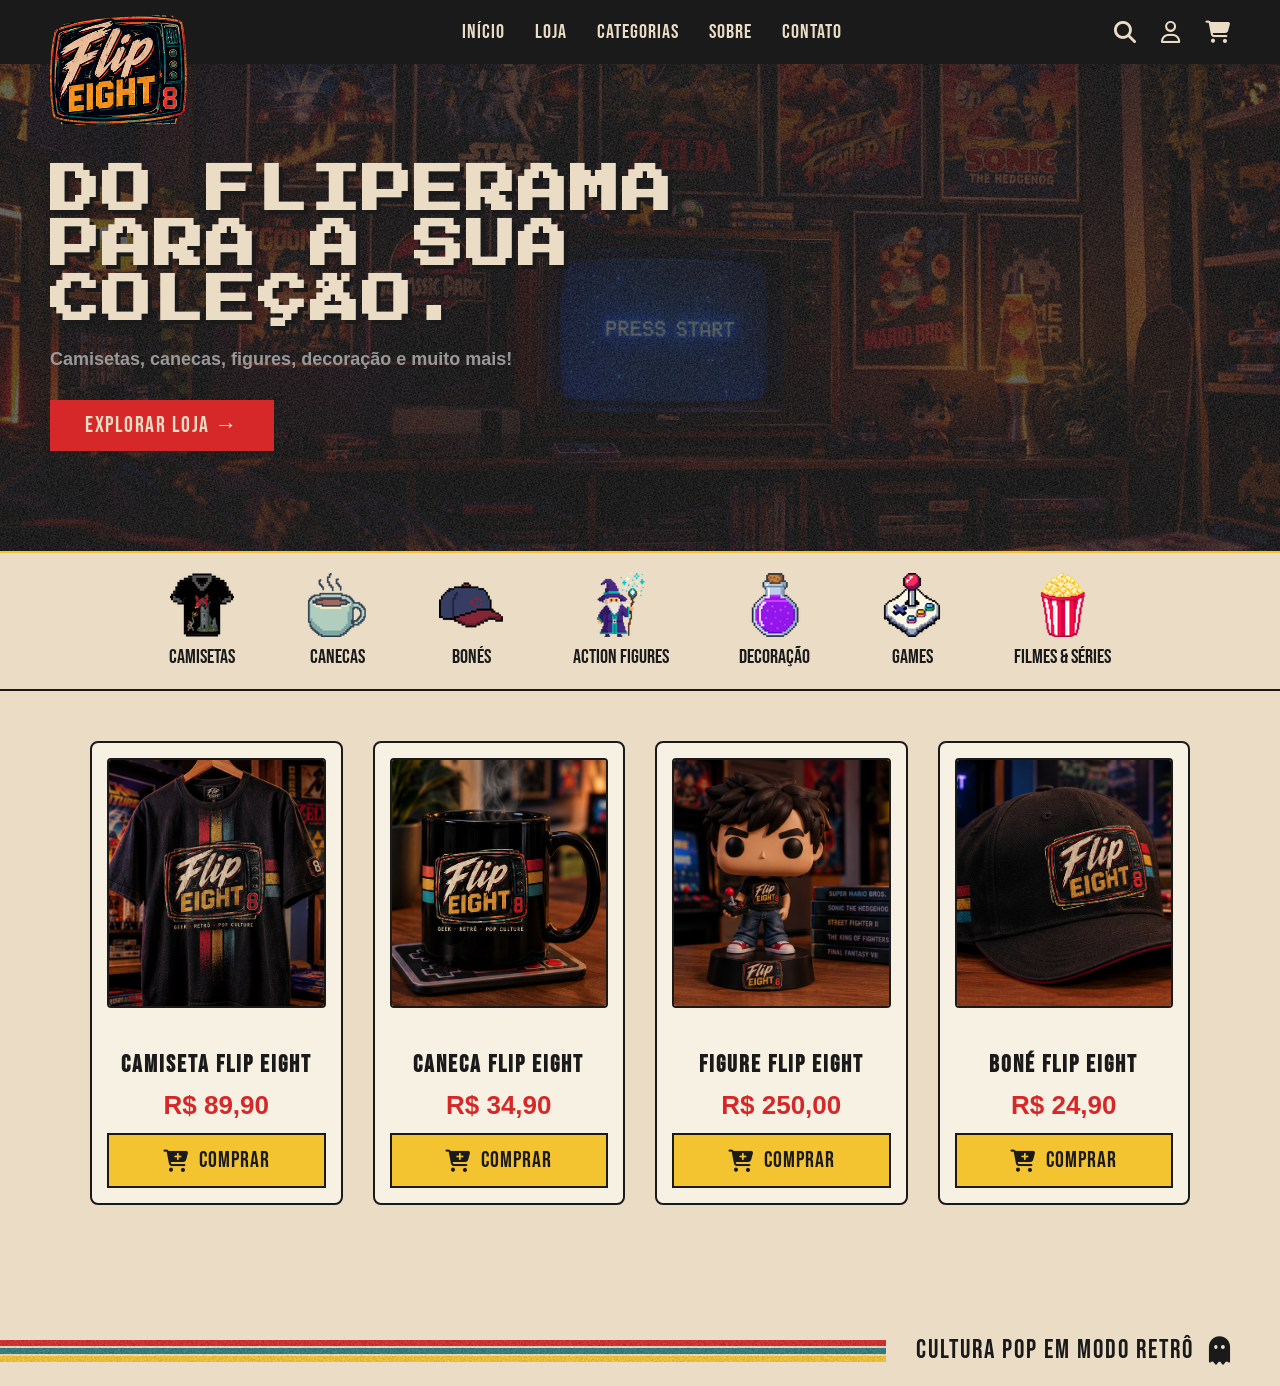
==== index.html @ 4610ffe8 "Add files via upload" ====
<!DOCTYPE html>
<html lang="en">
<head>
    <meta charset="UTF-8">
    <meta name="viewport" content="width=device-width, initial-scale=1.0">
    <title>Flip Eight - Modo Retrô</title>
    <link rel="icon" type="image/png" href="img/favicon.png">
    <link rel="stylesheet" href="style.css">
    <link rel="stylesheet" href="https://cdnjs.cloudflare.com/ajax/libs/font-awesome/6.4.0/css/all.min.css">
</head>
<body>
    <header>
        <!-- Área da Logo -->
        <div class="logo">
            <a href="index.html">
                <img src="img/logo.png" alt="Logo Flip Eight" class="logo-imagem">
            </a>
        </div>

        <!-- Menu de Navegação-->
        <nav>
            <ul>
                <li>Início</li>
                <li>Loja</li>
                <li>Categorias</li>
                <li>Sobre</li>
                <li>Contato</li>
            </ul>
        </nav>

        <!-- Área de Busca e Perfil (lado direito)-->
        <div class="icones-usuario">
            <i class="fa-solid fa-magnifying-glass"></i>
            <i class="fa-regular fa-user"></i>
            <i class="fa-solid fa-cart-shopping"></i>
        </div>    
    </header>
    
    <main>
        <!-- Seção de Destaque (Banner Vintage)-->
         <section class="hero">
            <div class="hero-conteudo">
                <h2>DO FLIPERAMA PARA A SUA COLEÇÃO.</h2>
                <p>Camisetas, canecas, figures, decoração e muito mais!</p>
                <button>Explorar Loja →</button>
            </div>
         </section>

         <!-- Barra de Categorias -->
         <nav class="categorias-produtos">
            <ul>
                <li>
                    <img src="img/camisas.png" alt="Ícone de camiseta">
                    <span>Camisetas</span>
                </li>
                <li>
                    <img src="img/canecas.png" alt="Ícone de caneca">
                    <span>Canecas</span>
                </li>
                <li>
                    <img src="img/bones.png" alt="Ícone de boné">
                    <span>Bonés</span>
                </li>
                <li>
                    <img src="img/figures.png" alt="Ícone de mago">
                    <span>Action Figures</span>
                </li>
                <li>
                    <img src="img/decoration.png" alt="Ícone de decoração">
                    <span>Decoração</span>
                </li>
                <li>
                    <img src="img/games.png" alt="Ícone de controle">
                    <span>Games</span>
                </li>
                <li>
                    <img src="img/filme.png" alt="Ícone de pipoca">
                    <span>Filmes & Séries</span>
                </li>
            </ul>
         </nav>
         
         <!-- Vitrine de Produtos -->
        <section class="vitrine">
            
            <!-- Card do Produto 1 -->
             <article class="card-produto">
                <img src="img/camiseta.png" alt="Camiseta preta Flip Eight com logo retrô">
                
                <div class="card-detalhes">
                
                    <h3>Camiseta Flip Eight</h3>
                <span class="preco">R$ 89,90</span>

                <button class="btn-comprar">
                    <i class="fa-solid fa-cart-plus"></i> Comprar
                </button>
                </div>
             </article>

            <!-- Card do Produto 2 -->
             <article class="card-produto">
                <img src="img/caneca.png" alt="Caneca preta Flip Eight com logo retrô">
                
                <div class="card-detalhes">
                    <h3>Caneca Flip Eight</h3>
                <span class="preco">R$ 34,90</span>

                <button class="btn-comprar">
                    <i class="fa-solid fa-cart-plus"></i> Comprar
                </button>
                </div>
             </article>

            <!-- Card do Produto 3 -->
             <article class="card-produto">
                <img src="img/figure.png" alt="Figure segurando controle com camisa Flip Eight com logo retrô">
                <div class="card-detalhes">
                    <h3>Figure Flip Eight</h3>
                <span class="preco">R$ 250,00</span>

                <button class="btn-comprar">
                    <i class="fa-solid fa-cart-plus"></i> Comprar
                </button>
                </div>
             </article>
            
            <!-- Card do Produto 4 -->
             <article class="card-produto">
                <img src="img/bone.png" alt="Bone preto Flip Eight com logo retrô">
                <div class="card-detalhes">
                    <h3>Boné Flip Eight</h3>
                <span class="preco">R$ 24,90</span>

                <button class="btn-comprar">
                    <i class="fa-solid fa-cart-plus"></i> Comprar
                </button>
                </div>
             </article>

        </section>
    </main>

    <!-- Rodapé -->
    <footer>
        <div class="rodape-conteudo">

        <div class="faixas-retro"></div>

        <div class="rodape-texto">
            <p>CULTURA POP EM MODO RETRÔ</p>
            <i class="fa-solid fa-ghost"></i>
        </div>
        </div>
    </footer>

</body>
</html>
---- style.css ----
@import url('https://fonts.googleapis.com/css2?family=Bebas+Neue&display=swap');
@import url('https://fonts.googleapis.com/css2?family=Press+Start+2P&display=swap');
:root {
    --cor-vermelha: #D62828;
    --cor-mostarda: #F4C430;
    --cor-verde: #2F7A7A;
    --cor-escura: #1A1A1A;
    --cor-creme: #EBDCC6;
}

* {
    margin: 0;
    padding: 0;
    box-sizing: border-box;
}

body {
    background-color: var(--cor-creme);
    color: var(--cor-escura);
    font-family: Arial, sans-serif;
}

h1, h2, h3 {
    font-family: 'Bebas Neue', sans-serif;
    letter-spacing: 2px;
}

header {
    display: flex;
    justify-content: space-between;
    align-items: center;
    padding: 20px 50px;
    background-color: var(--cor-escura);
    color: var(--cor-creme);
    position: relative;
    z-index: 10;
}

.logo {
    width: 140px;
}

.logo-imagem {
    position: absolute;
    top: 15px;
    left: 50px;
    max-height: 110px;
    width: auto;
    z-index: 20;
    transition: transform 0.3s ease;
}

.logo-imagem:hover {
    transform: scale(0.95);
}

header nav ul {
    display: flex;
    gap: 30px;
    list-style: none;
}

header nav ul li {
    font-family: 'Bebas Neue', sans-serif;
    font-size: 20px;
    letter-spacing: 1px;
    cursor: pointer;
    transition: color 0.3s ease, transform 0.3s ease;
}

header nav ul li:hover {
    color: var(--cor-mostarda);
    transform: translateY(-3px);
}

.icones-usuario {
    display: flex;
    gap: 25px;
    align-items: center;
}

.icones-usuario i {
    font-size: 22px;
    color: var(--cor-creme);
    cursor: pointer;
    transition: color 0.3s ease, transform 0.3s ease;
}

.icones-usuario i:hover {
    color: var(--cor-mostarda);
    transform: translateY(-3px);
}

.hero {
    background-color: var(--cor-escura);
    color: var(--cor-creme);
    padding: 100px 50px;
    border-bottom: 2px solid var(--cor-mostarda);
    background-image: url('./img/banner.png');
    background-size: cover;
    background-position: center;
    box-shadow: inset 0 0 0 2000px rgba(26, 26, 26, 0.7);
    position: relative;
}

.hero::before {
    content: "";
    position: absolute;
    top: 0;
    left: 0;
    width: 100%;
    height: 100%;
    background-image: url('./img/ruido.png');
    opacity: 0.1;
    pointer-events: none;
    z-index: 1;
}

.hero-conteudo {
    max-width: 650px;
    position: relative;
    z-index: 2;
}

.hero-conteudo h2 {
    font-size: 50px;
    font-family: 'Press Start 2P', system-ui;
    line-height: 1.1;
    margin-bottom: 20px;
    color: var(--cor-creme);
    text-shadow: 4px 4px 0px var(--cor-escura);
}

.hero-conteudo p {
    font-size: 18px;
    font-weight: bold;
    margin-bottom: 30px;
    color: #999;
}

.hero-conteudo button {
    background-color: var(--cor-vermelha);
    color: var(--cor-creme);
    font-family: 'Bebas Neue', sans-serif;
    font-size: 22px;
    letter-spacing: 1.5px;
    padding: 12px 35px;
    border: none;
    cursor: pointer;
    transition: all 0.3s ease;
}

.hero-conteudo button:hover {
    background-color: var(--cor-mostarda);
    color: var(--cor-escura);
    transform: scale(1.05);
}

.categorias-produtos {
    background-color: var(--cor-creme);
    padding: 20px 50px;
    border-bottom: 2px solid var(--cor-escura);
}

.categorias-produtos ul {
    display: flex;
    justify-content: center;
    gap: 70px;
    list-style: none;
}

.categorias-produtos li {
    display: flex;
    flex-direction: column;
    align-items: center;
    gap: 8px;
    font-family: 'Bebas Neue', sans-serif;
    font-size: 20px;
    color: var(--cor-escura);
    cursor: pointer;
    transition: color 0.2s ease, color 0.2s ease;
}

.categorias-produtos li:hover {
    color: var(--cor-vermelha);
    transform: translateY(-5px);
}

.categorias-produtos li img {
    height: 64px;
    width: auto;
    image-rendering: pixelated;
}

.vitrine {
    display: grid;
    grid-template-columns: repeat(auto-fit, minmax(250px, 1fr));
    gap: 30px;
    padding: 50px;
    max-width: 1200px;
    margin: 0 auto;
}

.card-produto {
    background-color: #f7f1e3;
    border: 2px solid var(--cor-escura);
    border-radius: 8px;
    padding: 15px;
    text-align: center;
    transition: transform 0.3s ease;
}

.card-produto:hover {
    transform: translateY(-10px);
    box-shadow: 0 10px 0 var(--cor-escura);
}

.card-detalhes {
    display:flex;
    flex-direction: column;
    gap: 12px;
    padding-top: 15px;
}

.card-detalhes h3 {
    font-size: 24px;
    color: var(--cor-escura);
    line-height: 1.1;
}

.preco {
    font-size: 26px;
    color: var(--cor-vermelha);
    font-weight: bold;
}

.btn-comprar {
    background-color: var(--cor-mostarda);
    color: var(--cor-escura);
    border: 2px solid var(--cor-escura);
    padding: 12px;
    font-family: 'Bebas Neue', sans-serif;
    font-size: 22px;
    letter-spacing: 1px;
    cursor: pointer;
    display: flex;
    justify-content: center;
    align-items: center;
    gap: 10px;
    transition: all 0.2s ease;
}

.btn-comprar:hover {
    background-color: var(--cor-escura);
    color: var(--cor-creme);
}

.btn-comprar:active {
    transform: scale(0.95);
}

.imagem-placeholder {
    background-color: var(--cor-escura);
    color: var(--cor-creme);
    height: 250px;
    display: flex;
    justify-content: center;
    align-items: center;
    margin-bottom: 15px;
    border-radius: 4px;
    font-family: 'Bebas Neue', sans-serif;
    letter-spacing: 1px;
}

.card-produto h3 {
    font-size: 24px;
    color: var(--cor-escura);
    margin-top: 10px;
}

.card-produto img {
    width: 100%;
    height: 250px;
    object-fit: cover;
    border-radius: 4px;
    margin-bottom: 15px;
    border: 2px solid var(--cor-escura);
}

footer {
    margin-top: 80px;
    padding-bottom: 20px;
}

.faixas-retro {
    flex-grow: 1;
    height: 22px;
    background-image:
        linear-gradient(var(--cor-vermelha), var(--cor-vermelha)),
        linear-gradient(var(--cor-verde), var(--cor-verde)),
        linear-gradient(var(--cor-mostarda), var(--cor-mostarda));
    background-size: 100% 6px;
    background-repeat: no-repeat;
    background-position: top, center, bottom;
    position: relative;
    overflow: hidden;
}

.faixas-retro::before {
    content: "";
    position: absolute;
    top: 0;
    left: 0;
    width: 100%;
    height: 100%;
    background-image: url('./img/ruido.png');
    opacity: 0.1;
    pointer-events: none;
}

.rodape-texto {
    display: flex;
    align-items: center;
    gap: 15px;
}

.rodape-conteudo {
    display: flex;
    align-items: center;
    gap: 30px;
    padding: 0 50px 0 0;
}

.rodape-texto p {
    font-family: 'Bebas Neue', sans-serif;
    font-size: 26px;
    letter-spacing: 2px;
    color: var(--cor-escura);
}

.rodape-texto i {
    font-size:28px;
    color: var(--cor-escura);
}
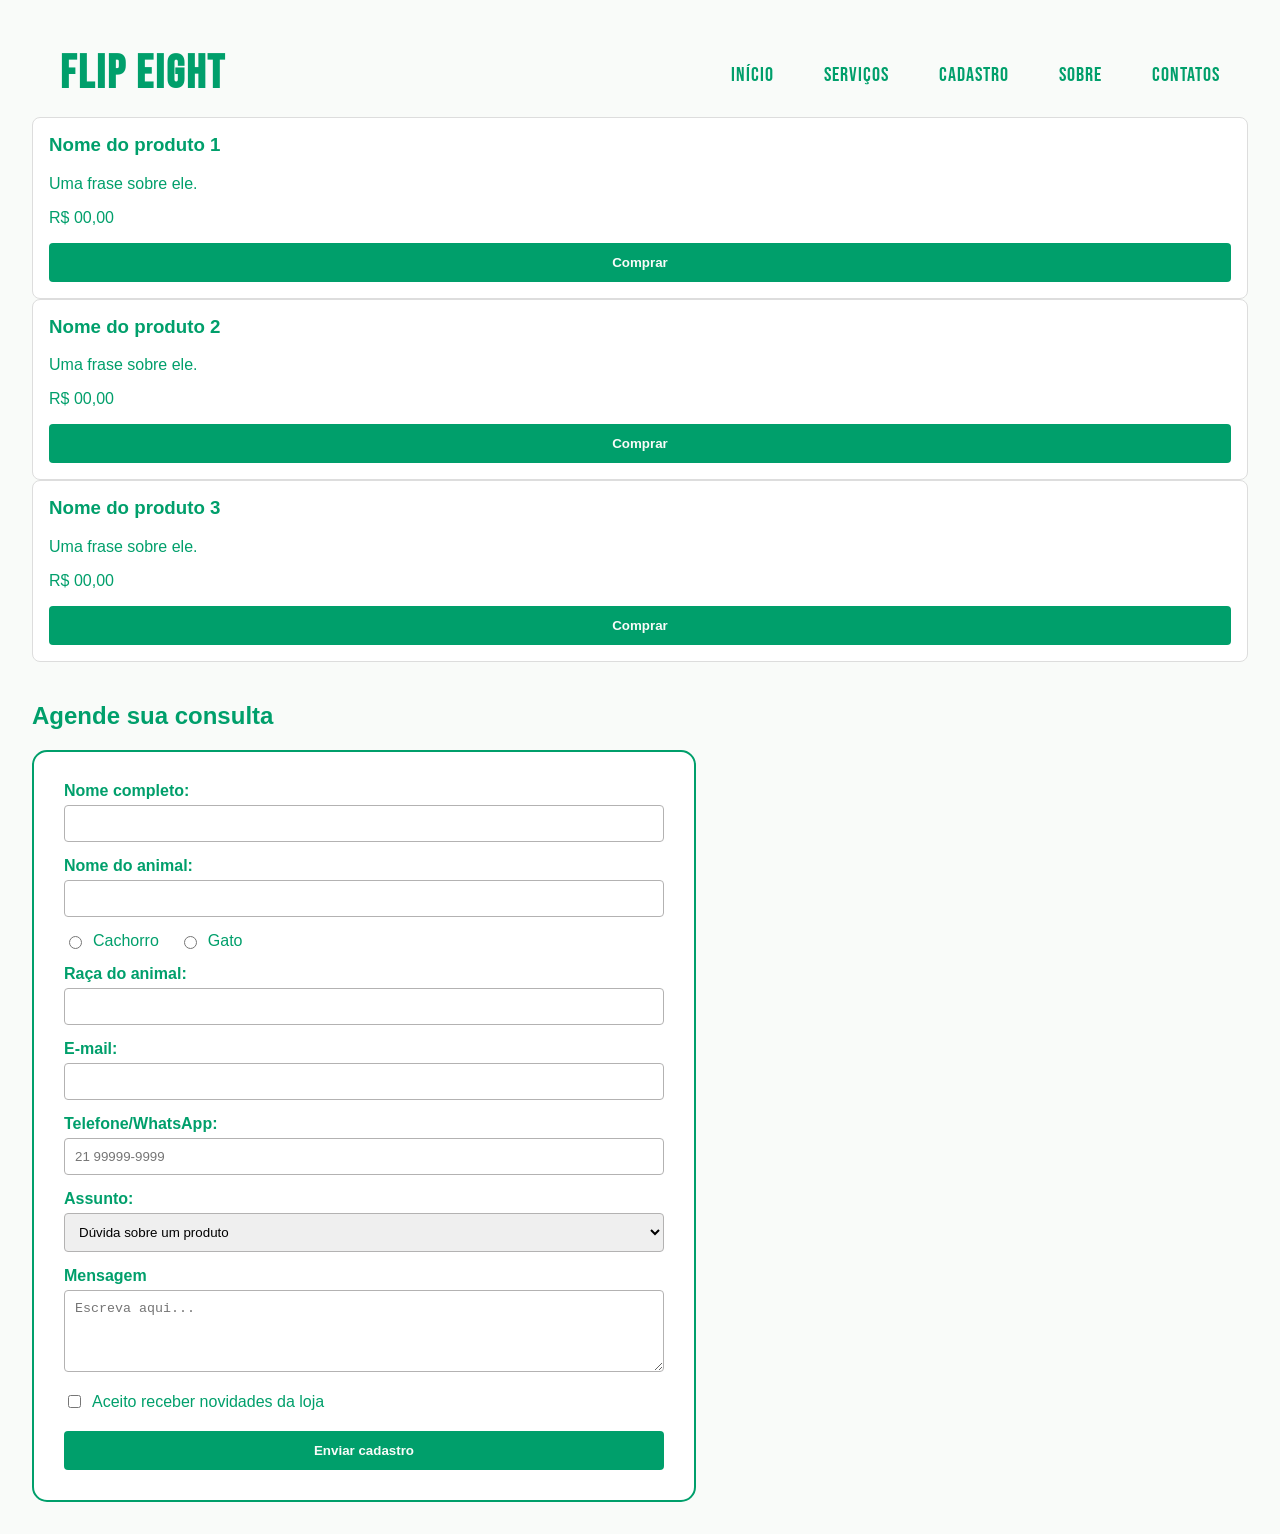
==== commit b55da0ea: "Add files via upload" ====
--- a/index.html
+++ b/index.html
@@ -1,158 +1,122 @@
 <!DOCTYPE html>
-<html lang="en">
-<head>
+<html lang="pt-BR">
+  <head>
     <meta charset="UTF-8">
-    <meta name="viewport" content="width=device-width, initial-scale=1.0">
-    <title>Flip Eight - Modo Retrô</title>
-    <link rel="icon" type="image/png" href="img/favicon.png">
+    <title>Larissa Vet.</title>
     <link rel="stylesheet" href="style.css">
-    <link rel="stylesheet" href="https://cdnjs.cloudflare.com/ajax/libs/font-awesome/6.4.0/css/all.min.css">
-</head>
-<body>
-    <header>
-        <!-- Área da Logo -->
-        <div class="logo">
-            <a href="index.html">
-                <img src="img/logo.png" alt="Logo Flip Eight" class="logo-imagem">
-            </a>
+  </head>
+
+  <body>
+  
+  <header>
+    <!-- Logo e Nav agora estão juntos no mesmo container -->
+    <div class="container header-flex">
+      <div class="logo">Flip Eight</div>
+      <nav>
+        <ul>
+          <li>Início</li>
+          <li>Serviços</li>
+          <li>Cadastro</li>
+          <li>Sobre</li>
+          <li>Contatos</li>
+        </ul>
+      </nav>
+    </div>
+  </header>
+
+  <main>
+    <section class="vitrine">
+ 
+  <article class="produto">
+<h3>Nome do produto 1</h3>
+<p>Uma frase sobre ele.</p>
+<p class="preco">R$ 00,00</p>
+<button type="button">Comprar</button>
+</article>
+ 
+  <article class="produto">
+<h3>Nome do produto 2</h3>
+<p>Uma frase sobre ele.</p>
+<p class="preco">R$ 00,00</p>
+<button type="button">Comprar</button>
+</article>
+ 
+  <article class="produto">
+<h3>Nome do produto 3</h3>
+<p>Uma frase sobre ele.</p>
+<p class="preco">R$ 00,00</p>
+<button type="button">Comprar</button>
+</article>
+ 
+</section>
+    
+      <h2>Agende sua consulta</h2>
+      <form action="" method="post" class="formulario">
+        
+        <div class="grupo-campo">
+          <label for="nome">Nome completo:</label>
+          <input type="text" id="nome" name="nome" required minlength="3">
         </div>
 
-        <!-- Menu de Navegação-->
-        <nav>
-            <ul>
-                <li>Início</li>
-                <li>Loja</li>
-                <li>Categorias</li>
-                <li>Sobre</li>
-                <li>Contato</li>
-            </ul>
-        </nav>
+        <div class="grupo-campo">
+          <label for="nomeanimal">Nome do animal:</label>
+          <input type="text" id="nomeanimal" name="nomeanimal" required minlength="3">
+        </div>
 
-        <!-- Área de Busca e Perfil (lado direito)-->
-        <div class="icones-usuario">
-            <i class="fa-solid fa-magnifying-glass"></i>
-            <i class="fa-regular fa-user"></i>
-            <i class="fa-solid fa-cart-shopping"></i>
-        </div>    
-    </header>
-    
-    <main>
-        <!-- Seção de Destaque (Banner Vintage)-->
-         <section class="hero">
-            <div class="hero-conteudo">
-                <h2>DO FLIPERAMA PARA A SUA COLEÇÃO.</h2>
-                <p>Camisetas, canecas, figures, decoração e muito mais!</p>
-                <button>Explorar Loja →</button>
-            </div>
-         </section>
+        <!-- Grupo de opções (Radio) -->
+        <div class="grupo-radio">
+          <label for="cachorro">
+            <input type="radio" id="cachorro" name="tipo-animal" value="cachorro" required>
+            Cachorro
+          </label>
 
-         <!-- Barra de Categorias -->
-         <nav class="categorias-produtos">
-            <ul>
-                <li>
-                    <img src="img/camisas.png" alt="Ícone de camiseta">
-                    <span>Camisetas</span>
-                </li>
-                <li>
-                    <img src="img/canecas.png" alt="Ícone de caneca">
-                    <span>Canecas</span>
-                </li>
-                <li>
-                    <img src="img/bones.png" alt="Ícone de boné">
-                    <span>Bonés</span>
-                </li>
-                <li>
-                    <img src="img/figures.png" alt="Ícone de mago">
-                    <span>Action Figures</span>
-                </li>
-                <li>
-                    <img src="img/decoration.png" alt="Ícone de decoração">
-                    <span>Decoração</span>
-                </li>
-                <li>
-                    <img src="img/games.png" alt="Ícone de controle">
-                    <span>Games</span>
-                </li>
-                <li>
-                    <img src="img/filme.png" alt="Ícone de pipoca">
-                    <span>Filmes & Séries</span>
-                </li>
-            </ul>
-         </nav>
-         
-         <!-- Vitrine de Produtos -->
-        <section class="vitrine">
-            
-            <!-- Card do Produto 1 -->
-             <article class="card-produto">
-                <img src="img/camiseta.png" alt="Camiseta preta Flip Eight com logo retrô">
-                
-                <div class="card-detalhes">
-                
-                    <h3>Camiseta Flip Eight</h3>
-                <span class="preco">R$ 89,90</span>
+          <label for="gato">
+            <input type="radio" id="gato" name="tipo-animal" value="gato" required>
+            Gato
+          </label>
+        </div>
 
-                <button class="btn-comprar">
-                    <i class="fa-solid fa-cart-plus"></i> Comprar
-                </button>
-                </div>
-             </article>
+        <div class="grupo-campo">
+          <label for="raca">Raça do animal:</label>
+          <input type="text" id="raca" name="raca" required minlength="3">
+        </div>
 
-            <!-- Card do Produto 2 -->
-             <article class="card-produto">
-                <img src="img/caneca.png" alt="Caneca preta Flip Eight com logo retrô">
-                
-                <div class="card-detalhes">
-                    <h3>Caneca Flip Eight</h3>
-                <span class="preco">R$ 34,90</span>
+        <div class="grupo-campo">
+          <label for="email">E-mail:</label>
+          <input type="email" id="email" name="email" required>
+        </div>
 
-                <button class="btn-comprar">
-                    <i class="fa-solid fa-cart-plus"></i> Comprar
-                </button>
-                </div>
-             </article>
+        <div class="grupo-campo">
+          <label for="telefone">Telefone/WhatsApp:</label>
+          <input type="tel" id="telefone" name="telefone" pattern="[0-9]{2} 9[0-9]{4}-[0-9]{4}" placeholder="21 99999-9999">
+        </div>
 
-            <!-- Card do Produto 3 -->
-             <article class="card-produto">
-                <img src="img/figure.png" alt="Figure segurando controle com camisa Flip Eight com logo retrô">
-                <div class="card-detalhes">
-                    <h3>Figure Flip Eight</h3>
-                <span class="preco">R$ 250,00</span>
+        <div class="grupo-campo">
+          <label for="assunto">Assunto:</label>
+          <select id="assunto" name="assunto">
+            <option value="duvida">Dúvida sobre um produto</option>
+            <option value="pedido">Acompanhar um pedido</option>
+            <option value="parceria">Parceria</option>
+          </select>
+        </div>
 
-                <button class="btn-comprar">
-                    <i class="fa-solid fa-cart-plus"></i> Comprar
-                </button>
-                </div>
-             </article>
-            
-            <!-- Card do Produto 4 -->
-             <article class="card-produto">
-                <img src="img/bone.png" alt="Bone preto Flip Eight com logo retrô">
-                <div class="card-detalhes">
-                    <h3>Boné Flip Eight</h3>
-                <span class="preco">R$ 24,90</span>
+        <div class="grupo-campo">
+          <label for="mensagem">Mensagem</label>
+          <textarea id="mensagem" name="mensagem" rows="4" placeholder="Escreva aqui..."></textarea>
+        </div>
+          
+        <div class="grupo-checkbox">
+          <label for="aceite">
+            <input type="checkbox" id="aceite" name="aceite" value="sim" required>
+            Aceito receber novidades da loja
+          </label>
+        </div>
 
-                <button class="btn-comprar">
-                    <i class="fa-solid fa-cart-plus"></i> Comprar
-                </button>
-                </div>
-             </article>
+        <button type="submit">Enviar cadastro</button>
 
-        </section>
-    </main>
-
-    <!-- Rodapé -->
-    <footer>
-        <div class="rodape-conteudo">
-
-        <div class="faixas-retro"></div>
-
-        <div class="rodape-texto">
-            <p>CULTURA POP EM MODO RETRÔ</p>
-            <i class="fa-solid fa-ghost"></i>
-        </div>
-        </div>
-    </footer>
-
-</body>
+      </form>
+    </div>
+  </main>
+ 
+  </body>
 </html>
--- a/style.css
+++ b/style.css
@@ -1,63 +1,60 @@
 @import url('https://fonts.googleapis.com/css2?family=Bebas+Neue&display=swap');
-@import url('https://fonts.googleapis.com/css2?family=Press+Start+2P&display=swap');
+
 :root {
-    --cor-vermelha: #D62828;
-    --cor-mostarda: #F4C430;
-    --cor-verde: #2F7A7A;
-    --cor-escura: #1A1A1A;
-    --cor-creme: #EBDCC6;
-}
-
-* {
+    --cor-off: #F9FBF9;
+    --cor-verde: #009f6b;
+    --cor-escura: #016d4d;
+    --cor-menta: #a3ffe2;
+}
+
+body {
+    font-family: Arial, Helvetica, sans-serif;
+    background-color: var(--cor-off);
+    color: var(--cor-verde);
+    margin: 16px;
+    padding: 16px; 
+}
+
+.container {
+    width: 100%;
+    max-width: 1200px;
+    margin: 0 auto;
+    padding: 0 20px;
+    box-sizing: border-box;
+}
+
+header {
+    padding: 15px 0;
+    position: relative;
+    z-index: 10;
+}
+
+.header-flex {
+    display: flex;
+    justify-content: space-between;
+    align-items: center;
+}
+
+.logo {
+    font-family: 'Bebas Neue', sans-serif;
+    font-weight: bold;
+    letter-spacing: 2px;
+    font-size: 46px;
+    transition: transform 0.3s ease, color 0.3s ease;
+    cursor: pointer;
+}
+
+.logo:hover {
+    color: var(--cor-escura);
+    transform: scale(0.95);
+}
+
+header nav ul {
+    display: flex;
+    gap: 50px;
+    list-style: none;
     margin: 0;
     padding: 0;
-    box-sizing: border-box;
-}
-
-body {
-    background-color: var(--cor-creme);
-    color: var(--cor-escura);
-    font-family: Arial, sans-serif;
-}
-
-h1, h2, h3 {
-    font-family: 'Bebas Neue', sans-serif;
-    letter-spacing: 2px;
-}
-
-header {
-    display: flex;
-    justify-content: space-between;
-    align-items: center;
-    padding: 20px 50px;
-    background-color: var(--cor-escura);
-    color: var(--cor-creme);
-    position: relative;
-    z-index: 10;
-}
-
-.logo {
-    width: 140px;
-}
-
-.logo-imagem {
-    position: absolute;
-    top: 15px;
-    left: 50px;
-    max-height: 110px;
-    width: auto;
-    z-index: 20;
-    transition: transform 0.3s ease;
-}
-
-.logo-imagem:hover {
-    transform: scale(0.95);
-}
-
-header nav ul {
-    display: flex;
-    gap: 30px;
-    list-style: none;
 }
 
 header nav ul li {
@@ -69,276 +66,147 @@
 }
 
 header nav ul li:hover {
-    color: var(--cor-mostarda);
+    color: var(--cor-escura);
     transform: translateY(-3px);
 }
 
-.icones-usuario {
-    display: flex;
-    gap: 25px;
-    align-items: center;
-}
-
-.icones-usuario i {
-    font-size: 22px;
-    color: var(--cor-creme);
-    cursor: pointer;
-    transition: color 0.3s ease, transform 0.3s ease;
-}
-
-.icones-usuario i:hover {
-    color: var(--cor-mostarda);
-    transform: translateY(-3px);
-}
-
-.hero {
-    background-color: var(--cor-escura);
-    color: var(--cor-creme);
-    padding: 100px 50px;
-    border-bottom: 2px solid var(--cor-mostarda);
-    background-image: url('./img/banner.png');
-    background-size: cover;
-    background-position: center;
-    box-shadow: inset 0 0 0 2000px rgba(26, 26, 26, 0.7);
-    position: relative;
-}
-
-.hero::before {
-    content: "";
-    position: absolute;
-    top: 0;
-    left: 0;
+h2 {
+    color: var(--cor-verde);
+    font-weight: bold;
+    font-size: 24px;
+    margin-top: 40px;
+    margin-bottom: 20px
+}
+
+table {
+    border-collapse: collapse;
     width: 100%;
-    height: 100%;
-    background-image: url('./img/ruido.png');
-    opacity: 0.1;
-    pointer-events: none;
-    z-index: 1;
-}
-
-.hero-conteudo {
-    max-width: 650px;
-    position: relative;
-    z-index: 2;
-}
-
-.hero-conteudo h2 {
-    font-size: 50px;
-    font-family: 'Press Start 2P', system-ui;
-    line-height: 1.1;
-    margin-bottom: 20px;
-    color: var(--cor-creme);
-    text-shadow: 4px 4px 0px var(--cor-escura);
-}
-
-.hero-conteudo p {
-    font-size: 18px;
-    font-weight: bold;
-    margin-bottom: 30px;
-    color: #999;
-}
-
-.hero-conteudo button {
-    background-color: var(--cor-vermelha);
-    color: var(--cor-creme);
-    font-family: 'Bebas Neue', sans-serif;
-    font-size: 22px;
-    letter-spacing: 1.5px;
-    padding: 12px 35px;
-    border: none;
-    cursor: pointer;
-    transition: all 0.3s ease;
-}
-
-.hero-conteudo button:hover {
-    background-color: var(--cor-mostarda);
-    color: var(--cor-escura);
-    transform: scale(1.05);
-}
-
-.categorias-produtos {
-    background-color: var(--cor-creme);
-    padding: 20px 50px;
-    border-bottom: 2px solid var(--cor-escura);
-}
-
-.categorias-produtos ul {
-    display: flex;
-    justify-content: center;
-    gap: 70px;
-    list-style: none;
-}
-
-.categorias-produtos li {
+    margin-bottom: 40px;
+}
+
+caption {
+    text-align: left;
+    padding-bottom: 8px;
+    font-weight: bold;
+}
+
+th, td {
+    border: 1px solid var(--cor-verde);
+    padding: 10px;
+    text-align: left;
+}
+
+th {
+    backgrond-color: var(--cor-verde);
+    color: var(--cor-off);
+}
+
+.formulario {
+  border: 2px solid var(--cor-verde);
+  padding: 30px;
+  border-radius: 15px; 
+  background-color: white;
+  max-width: 600px;
+}
+
+.grupo-campo {
     display: flex;
     flex-direction: column;
+    margin-bottom: 15px;
+    text-align: left;
+}
+
+.grupo-campo label {
+    margin-bottom: 5px;
+    font-weight: bold;
+}
+
+.grupo-campo input, 
+.grupo-campo select, 
+.grupo-campo textarea {
+    padding: 10px;
+    border: 1px solid #b3b2b2;
+    border-radius: 4px;
+    width: 100%;
+    box-sizing: border-box;
+}
+
+.grupo-campo input:focus, 
+.grupo-campo select:focus, 
+.grupo-campo textarea:focus {
+    border: 2px solid var(--cor-escura);
+    outline: none;
+}
+
+.grupo-radio {
+    display: flex;
+    gap: 20px;
+    margin-bottom: 15px;
+}
+
+.grupo-radio label,
+.grupo-checkbox label {
+    display: flex;
     align-items: center;
     gap: 8px;
-    font-family: 'Bebas Neue', sans-serif;
-    font-size: 20px;
-    color: var(--cor-escura);
-    cursor: pointer;
-    transition: color 0.2s ease, color 0.2s ease;
-}
-
-.categorias-produtos li:hover {
-    color: var(--cor-vermelha);
-    transform: translateY(-5px);
-}
-
-.categorias-produtos li img {
-    height: 64px;
-    width: auto;
-    image-rendering: pixelated;
-}
+    cursor: pointer;
+}
+
+.grupo-checkbox {
+    margin: 20px 0;
+}
+
+button {
+    background-color: var(--cor-verde);
+    color: var(--cor-off);
+    font-weight: bold;
+    padding: 12px 20px;
+    border: none;
+    border-radius: 4px;
+    cursor: pointer;
+    width: 100%; 
+    transition: background-color 0.3s ease;
+}
+
+button:hover {
+    background-color: var(--cor-escura);
+}
+
+----------------- Vitrine -------------------
+
+/* A VITRINE - versao celular: uma coluna so */
 
 .vitrine {
-    display: grid;
-    grid-template-columns: repeat(auto-fit, minmax(250px, 1fr));
-    gap: 30px;
-    padding: 50px;
-    max-width: 1200px;
-    margin: 0 auto;
-}
-
-.card-produto {
-    background-color: #f7f1e3;
-    border: 2px solid var(--cor-escura);
-    border-radius: 8px;
-    padding: 15px;
-    text-align: center;
-    transition: transform 0.3s ease;
-}
-
-.card-produto:hover {
-    transform: translateY(-10px);
-    box-shadow: 0 10px 0 var(--cor-escura);
-}
-
-.card-detalhes {
-    display:flex;
-    flex-direction: column;
-    gap: 12px;
-    padding-top: 15px;
-}
-
-.card-detalhes h3 {
-    font-size: 24px;
-    color: var(--cor-escura);
-    line-height: 1.1;
-}
-
-.preco {
-    font-size: 26px;
-    color: var(--cor-vermelha);
-    font-weight: bold;
-}
-
-.btn-comprar {
-    background-color: var(--cor-mostarda);
-    color: var(--cor-escura);
-    border: 2px solid var(--cor-escura);
-    padding: 12px;
-    font-family: 'Bebas Neue', sans-serif;
-    font-size: 22px;
-    letter-spacing: 1px;
-    cursor: pointer;
-    display: flex;
-    justify-content: center;
-    align-items: center;
-    gap: 10px;
-    transition: all 0.2s ease;
-}
-
-.btn-comprar:hover {
-    background-color: var(--cor-escura);
-    color: var(--cor-creme);
-}
-
-.btn-comprar:active {
-    transform: scale(0.95);
-}
-
-.imagem-placeholder {
-    background-color: var(--cor-escura);
-    color: var(--cor-creme);
-    height: 250px;
-    display: flex;
-    justify-content: center;
-    align-items: center;
-    margin-bottom: 15px;
-    border-radius: 4px;
-    font-family: 'Bebas Neue', sans-serif;
-    letter-spacing: 1px;
-}
-
-.card-produto h3 {
-    font-size: 24px;
-    color: var(--cor-escura);
-    margin-top: 10px;
-}
-
-.card-produto img {
-    width: 100%;
-    height: 250px;
-    object-fit: cover;
-    border-radius: 4px;
-    margin-bottom: 15px;
-    border: 2px solid var(--cor-escura);
-}
-
-footer {
-    margin-top: 80px;
-    padding-bottom: 20px;
-}
-
-.faixas-retro {
-    flex-grow: 1;
-    height: 22px;
-    background-image:
-        linear-gradient(var(--cor-vermelha), var(--cor-vermelha)),
-        linear-gradient(var(--cor-verde), var(--cor-verde)),
-        linear-gradient(var(--cor-mostarda), var(--cor-mostarda));
-    background-size: 100% 6px;
-    background-repeat: no-repeat;
-    background-position: top, center, bottom;
-    position: relative;
-    overflow: hidden;
-}
-
-.faixas-retro::before {
-    content: "";
-    position: absolute;
-    top: 0;
-    left: 0;
-    width: 100%;
-    height: 100%;
-    background-image: url('./img/ruido.png');
-    opacity: 0.1;
-    pointer-events: none;
-}
-
-.rodape-texto {
-    display: flex;
-    align-items: center;
-    gap: 15px;
-}
-
-.rodape-conteudo {
-    display: flex;
-    align-items: center;
-    gap: 30px;
-    padding: 0 50px 0 0;
-}
-
-.rodape-texto p {
-    font-family: 'Bebas Neue', sans-serif;
-    font-size: 26px;
-    letter-spacing: 2px;
-    color: var(--cor-escura);
-}
-
-.rodape-texto i {
-    font-size:28px;
-    color: var(--cor-escura);
+  display: grid;
+  gap: 16px;
+  margin: 24px 0 ;
+}
+ 
+.produto {
+  background-color: #ffffff;
+  border: 1px solid #dddddd;
+  border-radius: 8px;
+  padding: 16px;
+}
+ 
+.produto h3 {
+  margin-top: 0;
+}
+ 
+/* no celular o botao ocupa a largura toda: facil de tocar */
+
+.produto button {
+  width: 100%;
+}
+
+@media (min-width: 600px) {
+    .vitrine {
+        grid-template-columns: 1fr 1fr;
+    }
+}
+
+@media (min-width: 900px) {
+    .vitrine {
+        grid-template-columns: 1fr 1fr 1fr;
+    }
 }
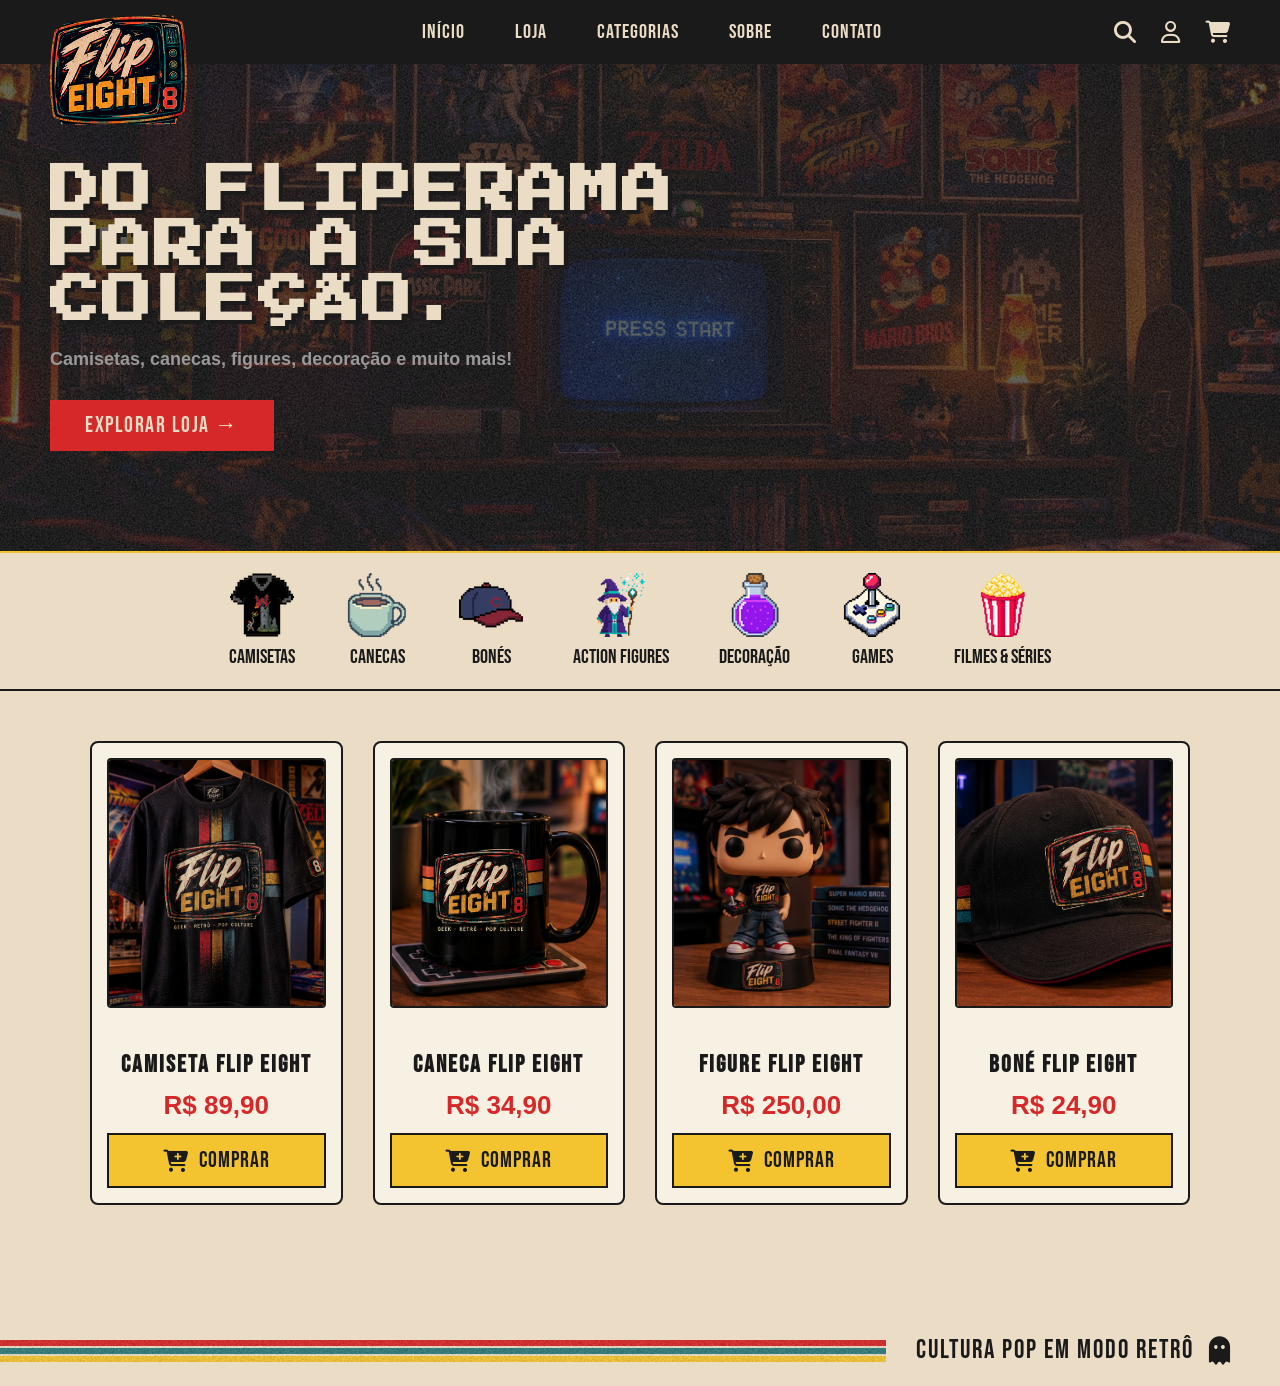
==== commit 28d0b89d: "Add files via upload" ====
--- a/index.html
+++ b/index.html
@@ -1,122 +1,160 @@
 <!DOCTYPE html>
-<html lang="pt-BR">
-  <head>
+<html lang="en">
+<head>
     <meta charset="UTF-8">
-    <title>Larissa Vet.</title>
+    <meta name="viewport" content="width=device-width, initial-scale=1.0">
+    <title>Flip Eight - Modo Retrô</title>
+    <link rel="icon" type="image/png" href="img/favicon.png">
     <link rel="stylesheet" href="style.css">
-  </head>
-
-  <body>
-  
-  <header>
-    <!-- Logo e Nav agora estão juntos no mesmo container -->
-    <div class="container header-flex">
-      <div class="logo">Flip Eight</div>
-      <nav>
-        <ul>
-          <li>Início</li>
-          <li>Serviços</li>
-          <li>Cadastro</li>
-          <li>Sobre</li>
-          <li>Contatos</li>
-        </ul>
-      </nav>
-    </div>
-  </header>
-
-  <main>
-    <section class="vitrine">
- 
-  <article class="produto">
-<h3>Nome do produto 1</h3>
-<p>Uma frase sobre ele.</p>
-<p class="preco">R$ 00,00</p>
-<button type="button">Comprar</button>
-</article>
- 
-  <article class="produto">
-<h3>Nome do produto 2</h3>
-<p>Uma frase sobre ele.</p>
-<p class="preco">R$ 00,00</p>
-<button type="button">Comprar</button>
-</article>
- 
-  <article class="produto">
-<h3>Nome do produto 3</h3>
-<p>Uma frase sobre ele.</p>
-<p class="preco">R$ 00,00</p>
-<button type="button">Comprar</button>
-</article>
- 
-</section>
-    
-      <h2>Agende sua consulta</h2>
-      <form action="" method="post" class="formulario">
-        
-        <div class="grupo-campo">
-          <label for="nome">Nome completo:</label>
-          <input type="text" id="nome" name="nome" required minlength="3">
+    <link rel="stylesheet" href="https://cdnjs.cloudflare.com/ajax/libs/font-awesome/6.4.0/css/all.min.css">
+</head>
+<body>
+    <header>
+        <!-- Área da Logo -->
+        <div class="logo">
+            <a href="index.html">
+                <img src="img/logo.png" alt="Logo Flip Eight" class="logo-imagem">
+            </a>
         </div>
 
-        <div class="grupo-campo">
-          <label for="nomeanimal">Nome do animal:</label>
-          <input type="text" id="nomeanimal" name="nomeanimal" required minlength="3">
+        <!-- Menu de Navegação-->
+        <nav>
+            <ul>
+                <li>Início</li>
+                <li>Loja</li>
+                <li>Categorias</li>
+                <li>Sobre</li>
+                <li>Contato</li>
+            </ul>
+        </nav>
+
+        <!-- Área de Busca e Perfil (lado direito)-->
+        <div class="icones-usuario">
+            <i class="fa-solid fa-magnifying-glass"></i>
+            <i class="fa-regular fa-user"></i>
+            <i class="fa-solid fa-cart-shopping"></i>
+        </div>    
+    </header>
+    
+    <main>
+        <!-- Seção de Destaque (Banner Vintage)-->
+         <section class="hero">
+            <div class="hero-conteudo">
+                <h2>DO FLIPERAMA PARA A SUA COLEÇÃO.</h2>
+                <p>Camisetas, canecas, figures, decoração e muito mais!</p>
+                <button>Explorar Loja →</button>
+            </div>
+         </section>
+
+         <!-- Barra de Categorias -->
+         <nav class="categorias-produtos">
+            <ul>
+                <li>
+                    <img src="img/camisas.png" alt="Ícone de camiseta">
+                    <span>Camisetas</span>
+                </li>
+                <li>
+                    <img src="img/canecas.png" alt="Ícone de caneca">
+                    <span>Canecas</span>
+                </li>
+                <li>
+                    <img src="img/bones.png" alt="Ícone de boné">
+                    <span>Bonés</span>
+                </li>
+                <li>
+                    <img src="img/figures.png" alt="Ícone de mago">
+                    <span>Action Figures</span>
+                </li>
+                <li>
+                    <img src="img/decoration.png" alt="Ícone de decoração">
+                    <span>Decoração</span>
+                </li>
+                <li>
+                    <img src="img/games.png" alt="Ícone de controle">
+                    <span>Games</span>
+                </li>
+                <li>
+                    <img src="img/filme.png" alt="Ícone de pipoca">
+                    <span>Filmes & Séries</span>
+                </li>
+            </ul>
+         </nav>
+         
+         <!-- Vitrine de Produtos -->
+        <section class="vitrine">
+            
+            <!-- Card do Produto 1 -->
+             <article class="card-produto">
+                <img src="img/camiseta.png" alt="Camiseta preta Flip Eight com logo retrô">
+                
+                <div class="card-detalhes">
+                
+                    <h3>Camiseta Flip Eight</h3>
+                <span class="preco">R$ 89,90</span>
+
+                <button class="btn-comprar">
+                    <i class="fa-solid fa-cart-plus"></i> Comprar
+                </button>
+                </div>
+             </article>
+
+            <!-- Card do Produto 2 -->
+             <article class="card-produto">
+                <img src="img/caneca.png" alt="Caneca preta Flip Eight com logo retrô">
+                
+                <div class="card-detalhes">
+                    <h3>Caneca Flip Eight</h3>
+                <span class="preco">R$ 34,90</span>
+
+                <button class="btn-comprar">
+                    <i class="fa-solid fa-cart-plus"></i> Comprar
+                </button>
+                </div>
+             </article>
+
+            <!-- Card do Produto 3 -->
+             <article class="card-produto">
+                <img src="img/figure.png" alt="Figure segurando controle com camisa Flip Eight com logo retrô">
+                <div class="card-detalhes">
+                    <h3>Figure Flip Eight</h3>
+                <span class="preco">R$ 250,00</span>
+
+                <button class="btn-comprar">
+                    <i class="fa-solid fa-cart-plus"></i> Comprar
+                </button>
+                </div>
+             </article>
+            
+            <!-- Card do Produto 4 -->
+             <article class="card-produto">
+                <img src="img/bone.png" alt="Bone preto Flip Eight com logo retrô">
+                <div class="card-detalhes">
+                    <h3>Boné Flip Eight</h3>
+                <span class="preco">R$ 24,90</span>
+
+                <button class="btn-comprar">
+                    <i class="fa-solid fa-cart-plus"></i> Comprar
+                </button>
+                </div>
+             </article>
+
+        </section>
+    </main>
+
+    <!-- Rodapé -->
+    <footer>
+        <div class="rodape-conteudo">
+
+        <div class="faixas-retro"></div>
+
+        <div class="rodape-texto">
+            <p>CULTURA POP EM MODO RETRÔ</p>
+            <i class="fa-solid fa-ghost"></i>
         </div>
+        </div>
+    </footer>
 
-        <!-- Grupo de opções (Radio) -->
-        <div class="grupo-radio">
-          <label for="cachorro">
-            <input type="radio" id="cachorro" name="tipo-animal" value="cachorro" required>
-            Cachorro
-          </label>
 
-          <label for="gato">
-            <input type="radio" id="gato" name="tipo-animal" value="gato" required>
-            Gato
-          </label>
-        </div>
-
-        <div class="grupo-campo">
-          <label for="raca">Raça do animal:</label>
-          <input type="text" id="raca" name="raca" required minlength="3">
-        </div>
-
-        <div class="grupo-campo">
-          <label for="email">E-mail:</label>
-          <input type="email" id="email" name="email" required>
-        </div>
-
-        <div class="grupo-campo">
-          <label for="telefone">Telefone/WhatsApp:</label>
-          <input type="tel" id="telefone" name="telefone" pattern="[0-9]{2} 9[0-9]{4}-[0-9]{4}" placeholder="21 99999-9999">
-        </div>
-
-        <div class="grupo-campo">
-          <label for="assunto">Assunto:</label>
-          <select id="assunto" name="assunto">
-            <option value="duvida">Dúvida sobre um produto</option>
-            <option value="pedido">Acompanhar um pedido</option>
-            <option value="parceria">Parceria</option>
-          </select>
-        </div>
-
-        <div class="grupo-campo">
-          <label for="mensagem">Mensagem</label>
-          <textarea id="mensagem" name="mensagem" rows="4" placeholder="Escreva aqui..."></textarea>
-        </div>
-          
-        <div class="grupo-checkbox">
-          <label for="aceite">
-            <input type="checkbox" id="aceite" name="aceite" value="sim" required>
-            Aceito receber novidades da loja
-          </label>
-        </div>
-
-        <button type="submit">Enviar cadastro</button>
-
-      </form>
-    </div>
-  </main>
- 
-  </body>
+    <script src="script.js"></script>
+</body>
 </html>
--- a/style.css
+++ b/style.css
@@ -1,51 +1,56 @@
 @import url('https://fonts.googleapis.com/css2?family=Bebas+Neue&display=swap');
-
+@import url('https://fonts.googleapis.com/css2?family=Press+Start+2P&display=swap');
 :root {
-    --cor-off: #F9FBF9;
-    --cor-verde: #009f6b;
-    --cor-escura: #016d4d;
-    --cor-menta: #a3ffe2;
+    --cor-vermelha: #D62828;
+    --cor-mostarda: #F4C430;
+    --cor-verde: #2F7A7A;
+    --cor-escura: #1A1A1A;
+    --cor-creme: #EBDCC6;
+}
+
+* {
+    margin: 0;
+    padding: 0;
+    box-sizing: border-box;
 }
 
 body {
-    font-family: Arial, Helvetica, sans-serif;
-    background-color: var(--cor-off);
-    color: var(--cor-verde);
-    margin: 16px;
-    padding: 16px; 
-}
-
-.container {
-    width: 100%;
-    max-width: 1200px;
-    margin: 0 auto;
-    padding: 0 20px;
-    box-sizing: border-box;
+    background-color: var(--cor-creme);
+    color: var(--cor-escura);
+    font-family: Arial, sans-serif;
+}
+
+h1, h2, h3 {
+    font-family: 'Bebas Neue', sans-serif;
+    letter-spacing: 2px;
 }
 
 header {
-    padding: 15px 0;
+    display: flex;
+    justify-content: space-between;
+    align-items: center;
+    padding: 20px 50px;
+    background-color: var(--cor-escura);
+    color: var(--cor-creme);
     position: relative;
     z-index: 10;
 }
 
-.header-flex {
-    display: flex;
-    justify-content: space-between;
-    align-items: center;
-}
-
 .logo {
-    font-family: 'Bebas Neue', sans-serif;
-    font-weight: bold;
-    letter-spacing: 2px;
-    font-size: 46px;
-    transition: transform 0.3s ease, color 0.3s ease;
-    cursor: pointer;
-}
-
-.logo:hover {
-    color: var(--cor-escura);
+    width: 140px;
+}
+
+.logo-imagem {
+    position: absolute;
+    top: 15px;
+    left: 50px;
+    max-height: 110px;
+    width: auto;
+    z-index: 20;
+    transition: transform 0.3s ease;
+}
+
+.logo-imagem:hover {
     transform: scale(0.95);
 }
 
@@ -53,8 +58,6 @@
     display: flex;
     gap: 50px;
     list-style: none;
-    margin: 0;
-    padding: 0;
 }
 
 header nav ul li {
@@ -66,147 +69,347 @@
 }
 
 header nav ul li:hover {
-    color: var(--cor-escura);
+    color: var(--cor-mostarda);
     transform: translateY(-3px);
 }
 
-h2 {
-    color: var(--cor-verde);
+.icones-usuario {
+    display: flex;
+    gap: 25px;
+    align-items: center;
+}
+
+.icones-usuario i {
+    font-size: 22px;
+    color: var(--cor-creme);
+    cursor: pointer;
+    transition: color 0.3s ease, transform 0.3s ease;
+}
+
+.icones-usuario i:hover {
+    color: var(--cor-mostarda);
+    transform: translateY(-3px);
+}
+
+.hero {
+    background-color: var(--cor-escura);
+    color: var(--cor-creme);
+    padding: 100px 50px;
+    border-bottom: 2px solid var(--cor-mostarda);
+    background-image: url('./img/banner.png');
+    background-size: cover;
+    background-position: center;
+    box-shadow: inset 0 0 0 2000px rgba(26, 26, 26, 0.7);
+    position: relative;
+}
+
+.hero::before {
+    content: "";
+    position: absolute;
+    top: 0;
+    left: 0;
+    width: 100%;
+    height: 100%;
+    background-image: url('./img/ruido.png');
+    opacity: 0.1;
+    pointer-events: none;
+    z-index: 1;
+}
+
+.hero-conteudo {
+    max-width: 650px;
+    position: relative;
+    z-index: 2;
+}
+
+.hero-conteudo h2 {
+    font-size: 50px;
+    font-family: 'Press Start 2P', system-ui;
+    line-height: 1.1;
+    margin-bottom: 20px;
+    color: var(--cor-creme);
+    text-shadow: 4px 4px 0px var(--cor-escura);
+}
+
+.hero-conteudo p {
+    font-size: 18px;
     font-weight: bold;
+    margin-bottom: 30px;
+    color: #999;
+}
+
+.hero-conteudo button {
+    background-color: var(--cor-vermelha);
+    color: var(--cor-creme);
+    font-family: 'Bebas Neue', sans-serif;
+    font-size: 22px;
+    letter-spacing: 1.5px;
+    padding: 12px 35px;
+    border: none;
+    cursor: pointer;
+    transition: all 0.3s ease;
+}
+
+.hero-conteudo button:hover {
+    background-color: var(--cor-mostarda);
+    color: var(--cor-escura);
+    transform: scale(1.05);
+}
+
+.categorias-produtos {
+    background-color: var(--cor-creme);
+    padding: 20px 50px;
+    border-bottom: 2px solid var(--cor-escura);
+}
+
+.categorias-produtos ul {
+    display: flex;
+    justify-content: center;
+    gap: 50px;
+    list-style: none;
+}
+
+.categorias-produtos li {
+    display: flex;
+    flex-direction: column;
+    align-items: center;
+    gap: 8px;
+    font-family: 'Bebas Neue', sans-serif;
+    font-size: 20px;
+    color: var(--cor-escura);
+    cursor: pointer;
+    transition: color 0.2s ease, color 0.2s ease;
+}
+
+.categorias-produtos li:hover {
+    color: var(--cor-vermelha);
+    transform: translateY(-5px);
+}
+
+.categorias-produtos li img {
+    height: 64px;
+    width: auto;
+    image-rendering: pixelated;
+}
+
+.vitrine {
+    display: grid;
+    grid-template-columns: repeat(auto-fit, minmax(250px, 1fr));
+    gap: 30px;
+    padding: 50px;
+    max-width: 1200px;
+    margin: 0 auto;
+}
+
+.card-produto {
+    background-color: #f7f1e3;
+    border: 2px solid var(--cor-escura);
+    border-radius: 8px;
+    padding: 15px;
+    text-align: center;
+    transition: transform 0.3s ease;
+}
+
+.card-produto:hover {
+    transform: translateY(-10px);
+    box-shadow: 0 10px 0 var(--cor-escura);
+}
+
+.card-detalhes {
+    display:flex;
+    flex-direction: column;
+    gap: 12px;
+    padding-top: 15px;
+}
+
+.card-detalhes h3 {
     font-size: 24px;
-    margin-top: 40px;
-    margin-bottom: 20px
-}
-
-table {
-    border-collapse: collapse;
+    color: var(--cor-escura);
+    line-height: 1.1;
+}
+
+.preco {
+    font-size: 26px;
+    color: var(--cor-vermelha);
+    font-weight: bold;
+}
+
+.btn-comprar {
+    background-color: var(--cor-mostarda);
+    color: var(--cor-escura);
+    border: 2px solid var(--cor-escura);
+    padding: 12px;
+    font-family: 'Bebas Neue', sans-serif;
+    font-size: 22px;
+    letter-spacing: 1px;
+    cursor: pointer;
+    display: flex;
+    justify-content: center;
+    align-items: center;
+    gap: 10px;
+    transition: all 0.2s ease;
+}
+
+.btn-comprar:hover {
+    background-color: var(--cor-escura);
+    color: var(--cor-creme);
+}
+
+.btn-comprar:active {
+    transform: scale(0.95);
+}
+
+.imagem-placeholder {
+    background-color: var(--cor-escura);
+    color: var(--cor-creme);
+    height: 250px;
+    display: flex;
+    justify-content: center;
+    align-items: center;
+    margin-bottom: 15px;
+    border-radius: 4px;
+    font-family: 'Bebas Neue', sans-serif;
+    letter-spacing: 1px;
+}
+
+.card-produto h3 {
+    font-size: 24px;
+    color: var(--cor-escura);
+    margin-top: 10px;
+}
+
+.card-produto img {
     width: 100%;
-    margin-bottom: 40px;
-}
-
-caption {
-    text-align: left;
-    padding-bottom: 8px;
-    font-weight: bold;
-}
-
-th, td {
-    border: 1px solid var(--cor-verde);
-    padding: 10px;
-    text-align: left;
-}
-
-th {
-    backgrond-color: var(--cor-verde);
-    color: var(--cor-off);
-}
-
-.formulario {
-  border: 2px solid var(--cor-verde);
-  padding: 30px;
-  border-radius: 15px; 
-  background-color: white;
-  max-width: 600px;
-}
-
-.grupo-campo {
-    display: flex;
-    flex-direction: column;
+    height: 250px;
+    object-fit: cover;
+    border-radius: 4px;
     margin-bottom: 15px;
-    text-align: left;
-}
-
-.grupo-campo label {
-    margin-bottom: 5px;
-    font-weight: bold;
-}
-
-.grupo-campo input, 
-.grupo-campo select, 
-.grupo-campo textarea {
-    padding: 10px;
-    border: 1px solid #b3b2b2;
-    border-radius: 4px;
+    border: 2px solid var(--cor-escura);
+}
+
+footer {
+    margin-top: 80px;
+    padding-bottom: 20px;
+}
+
+.faixas-retro {
+    flex-grow: 1;
+    height: 22px;
+    background-image:
+        linear-gradient(var(--cor-vermelha), var(--cor-vermelha)),
+        linear-gradient(var(--cor-verde), var(--cor-verde)),
+        linear-gradient(var(--cor-mostarda), var(--cor-mostarda));
+    background-size: 100% 6px;
+    background-repeat: no-repeat;
+    background-position: top, center, bottom;
+    position: relative;
+    overflow: hidden;
+}
+
+.faixas-retro::before {
+    content: "";
+    position: absolute;
+    top: 0;
+    left: 0;
     width: 100%;
-    box-sizing: border-box;
-}
-
-.grupo-campo input:focus, 
-.grupo-campo select:focus, 
-.grupo-campo textarea:focus {
-    border: 2px solid var(--cor-escura);
-    outline: none;
-}
-
-.grupo-radio {
-    display: flex;
-    gap: 20px;
-    margin-bottom: 15px;
-}
-
-.grupo-radio label,
-.grupo-checkbox label {
-    display: flex;
-    align-items: center;
-    gap: 8px;
-    cursor: pointer;
-}
-
-.grupo-checkbox {
-    margin: 20px 0;
-}
-
-button {
-    background-color: var(--cor-verde);
-    color: var(--cor-off);
-    font-weight: bold;
-    padding: 12px 20px;
-    border: none;
-    border-radius: 4px;
-    cursor: pointer;
-    width: 100%; 
-    transition: background-color 0.3s ease;
-}
-
-button:hover {
-    background-color: var(--cor-escura);
-}
-
------------------ Vitrine -------------------
-
-/* A VITRINE - versao celular: uma coluna so */
-
-.vitrine {
-  display: grid;
-  gap: 16px;
-  margin: 24px 0 ;
-}
- 
-.produto {
-  background-color: #ffffff;
-  border: 1px solid #dddddd;
-  border-radius: 8px;
-  padding: 16px;
-}
- 
-.produto h3 {
-  margin-top: 0;
-}
- 
-/* no celular o botao ocupa a largura toda: facil de tocar */
-
-.produto button {
-  width: 100%;
-}
-
-@media (min-width: 600px) {
-    .vitrine {
-        grid-template-columns: 1fr 1fr;
-    }
-}
-
-@media (min-width: 900px) {
-    .vitrine {
-        grid-template-columns: 1fr 1fr 1fr;
+    height: 100%;
+    background-image: url('./img/ruido.png');
+    opacity: 0.1;
+    pointer-events: none;
+}
+
+.rodape-texto {
+    display: flex;
+    align-items: center;
+    gap: 15px;
+}
+
+.rodape-conteudo {
+    display: flex;
+    align-items: center;
+    gap: 30px;
+    padding: 0 50px 0 0;
+}
+
+.rodape-texto p {
+    font-family: 'Bebas Neue', sans-serif;
+    font-size: 26px;
+    letter-spacing: 2px;
+    color: var(--cor-escura);
+}
+
+.rodape-texto i {
+    font-size:28px;
+    color: var(--cor-escura);
+}
+
+@media (max-width: 768px) {
+    
+    header {
+        flex-direction:column;
+        padding: 20px;
+        gap: 20px;
+        position: static;
+    }
+
+    .logo {
+        width: auto;
+    }
+
+    .logo-imagem {
+        position: relative;
+        top: 0;
+        left: 0;
+        max-height: 70px;
+    }
+
+    .categorias-produtos ul {
+        display: flex;
+        flex-wrap: nowrap;
+        justify-content: flex-start;
+        overflow-x: auto;
+        gap: 25px;
+        padding: 10px 20px;
+        scrollbar-width: none;
+        scroll-snap-type: x mandatory;
+        scroll-behavior: smooth;
+    }
+
+    .categorias-produtos ul::-webkit-scrollbar {
+        display: none;
+    }
+
+    .categorias-produtos li {
+        flex-shrink: 0;
+        scroll-snap-align: center;
+    }
+
+    .hero {
+        padding: 50px 20px;
+        text-align: center;
+        display: flex;
+        justify-content: center;
+    }
+
+    .hero-conteudo {
+        display: flex;
+        flex-direction: column;
+        align-items: center;
+    }
+
+    .hero-conteudo h2 {
+        font-size: 32px;
+    }
+
+    .rodape-conteudo {
+        flex-direction: column;
+        padding: 20px;
+        text-align: center;
+        gap: 15px;
+    }
+
+    .faixas-retro {
+        width: 100%;
+        flex-grow: 0;
     }
 }
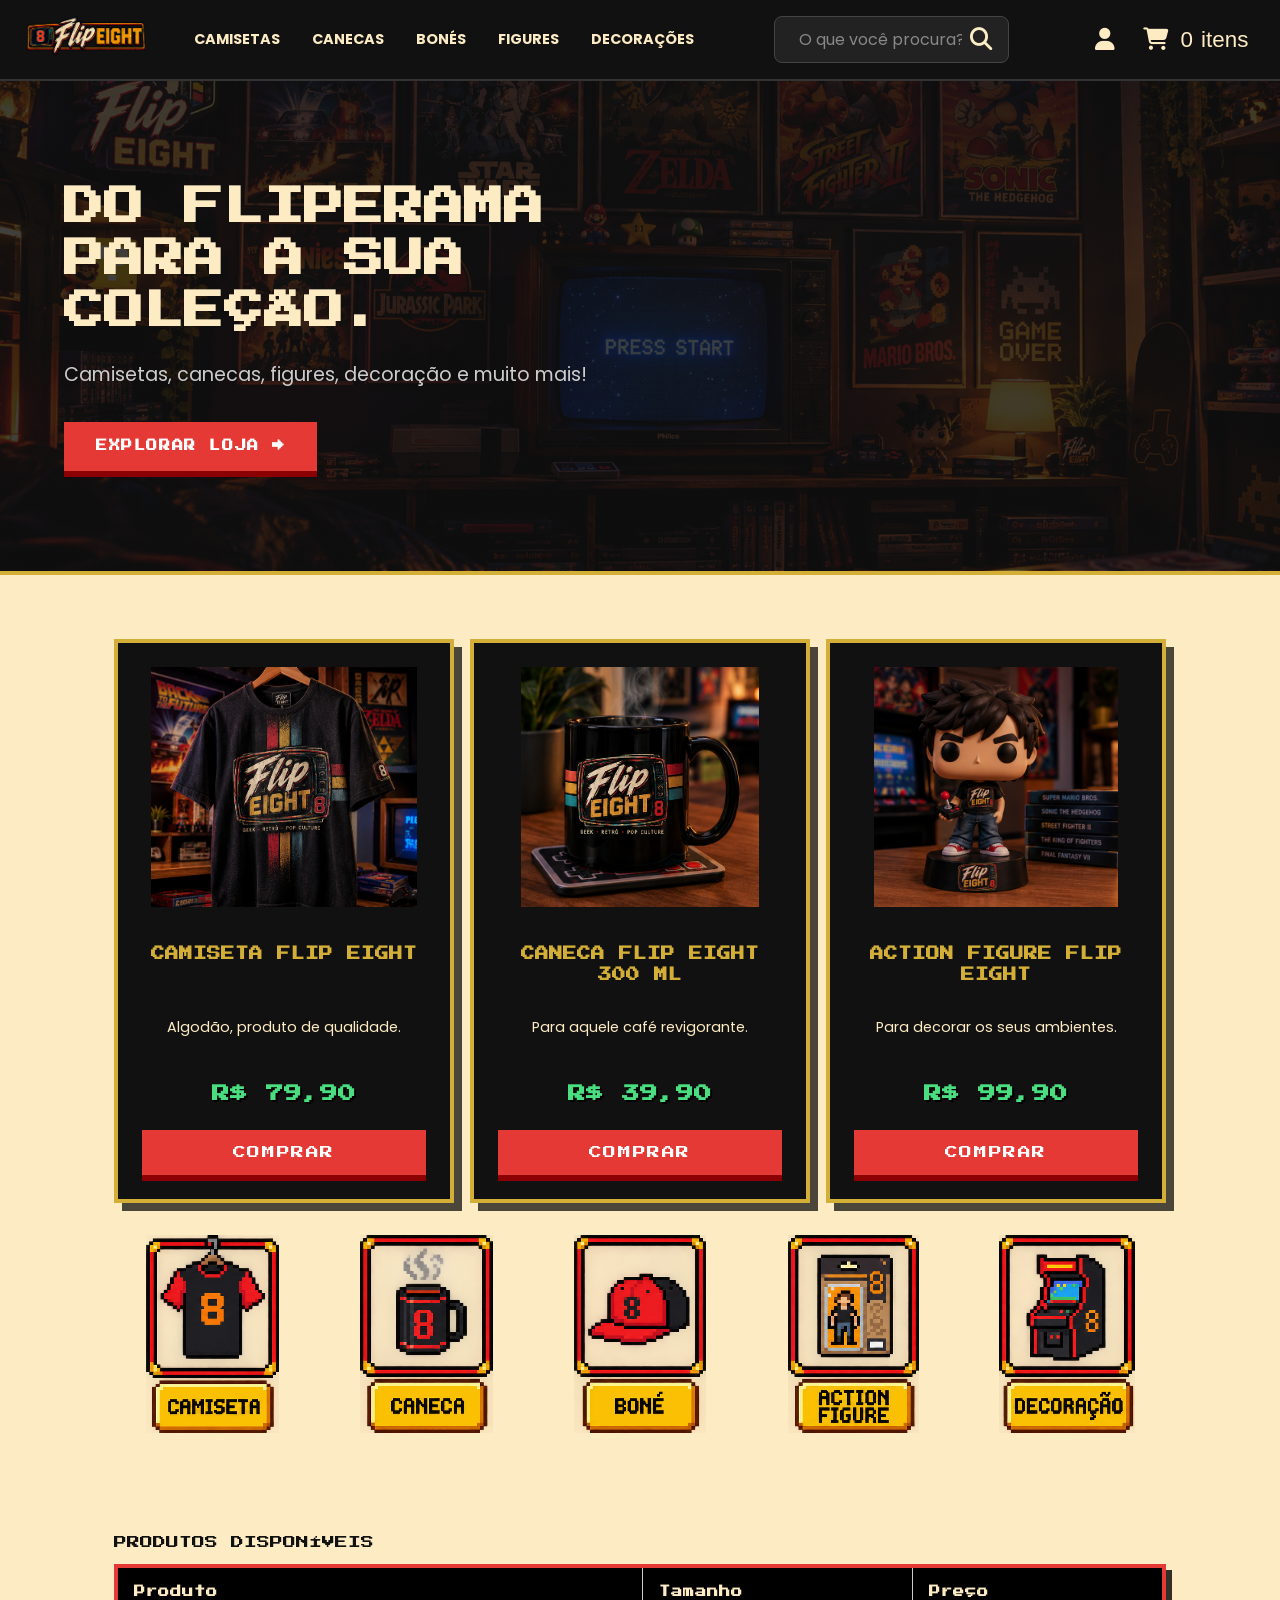
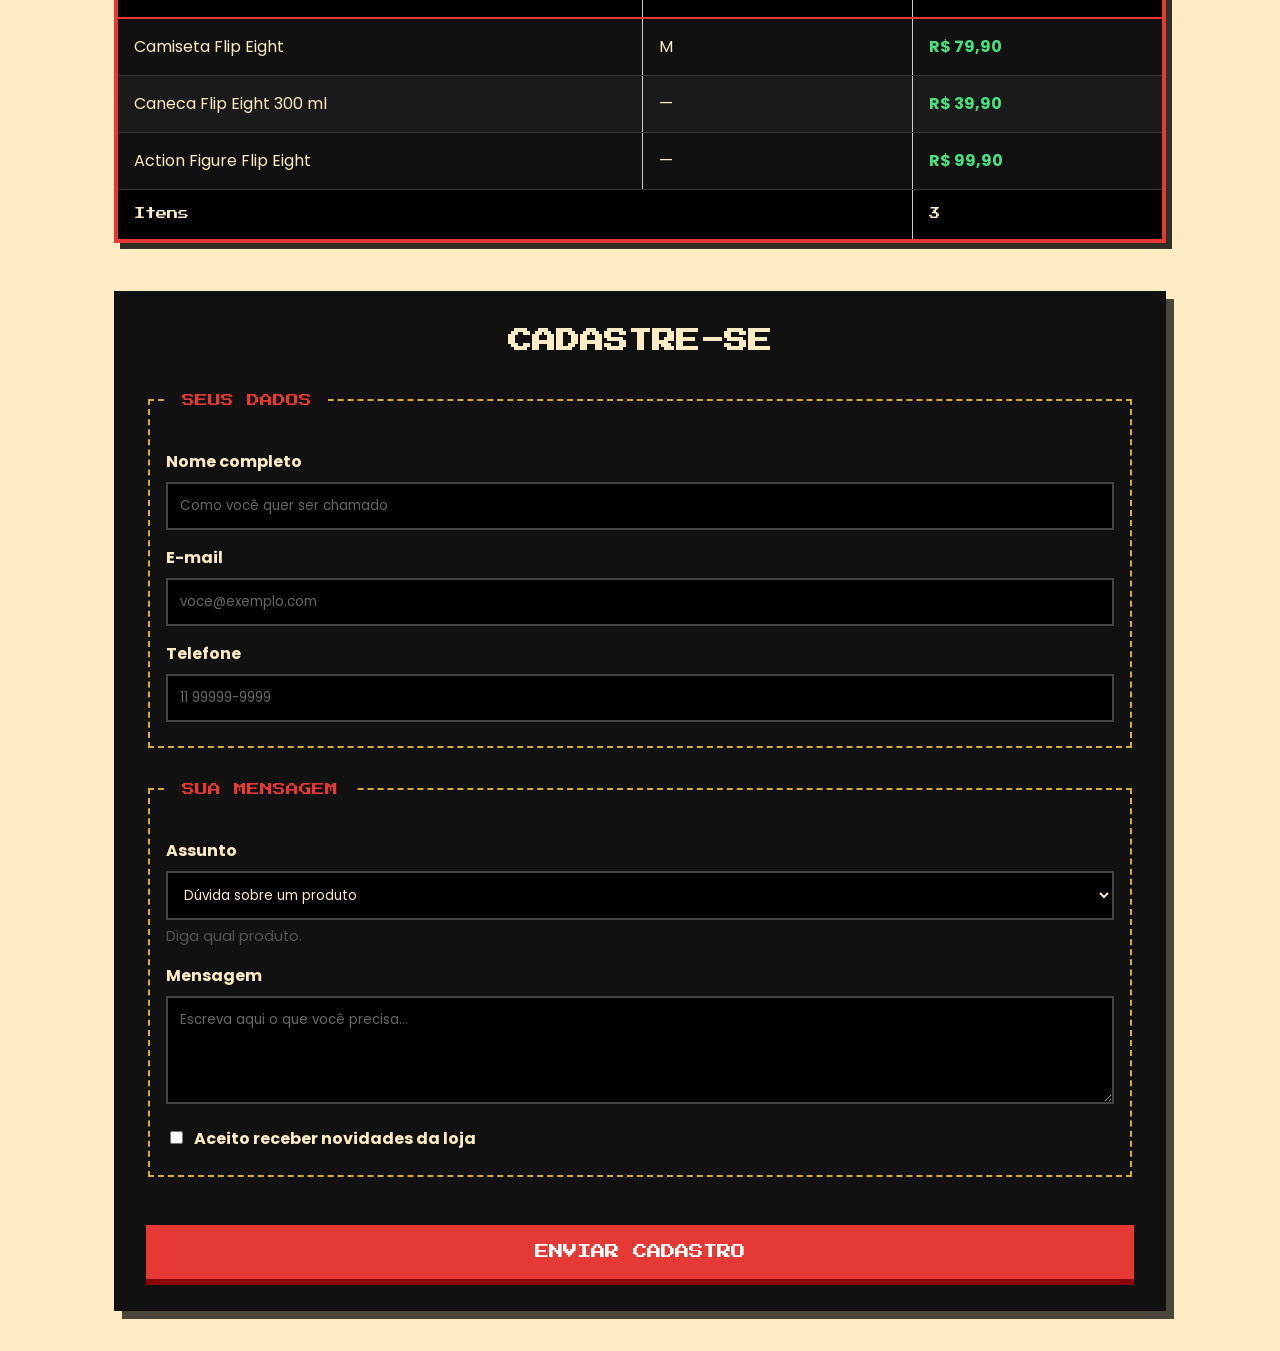
==== commit 89ca6f77: "Add files via upload" ====
--- a/index.html
+++ b/index.html
@@ -1,160 +1,217 @@
 <!DOCTYPE html>
-<html lang="en">
+<html lang="pt-BR">
 <head>
     <meta charset="UTF-8">
     <meta name="viewport" content="width=device-width, initial-scale=1.0">
-    <title>Flip Eight - Modo Retrô</title>
-    <link rel="icon" type="image/png" href="img/favicon.png">
+    <title>Flip Eight</title>
+
+    <link rel="preconnect" href="https://fonts.googleapis.com">
+    <link rel="preconnect" href="https://fonts.gstatic.com" crossorigin>
+    <link rel="stylesheet" href="https://fonts.googleapis.com/css2?family=Poppins:wght@400;700&display=swap">
+    <link rel="stylesheet" href="https://fonts.googleapis.com/css2?family=Press+Start+2P&display=swap">
+    <link rel="stylesheet" href="https://cdnjs.cloudflare.com/ajax/libs/font-awesome/6.4.0/css/all.min.css">
+    
     <link rel="stylesheet" href="style.css">
-    <link rel="stylesheet" href="https://cdnjs.cloudflare.com/ajax/libs/font-awesome/6.4.0/css/all.min.css">
+
 </head>
 <body>
-    <header>
-        <!-- Área da Logo -->
-        <div class="logo">
+
+    <!-- =========================================
+       Cabeçalho e menuzinho de navegação
+    ========================================= -->
+    <header class="cabecalho">
+        <div class="logo-container">
             <a href="index.html">
-                <img src="img/logo.png" alt="Logo Flip Eight" class="logo-imagem">
-            </a>
-        </div>
-
-        <!-- Menu de Navegação-->
-        <nav>
-            <ul>
-                <li>Início</li>
-                <li>Loja</li>
-                <li>Categorias</li>
-                <li>Sobre</li>
-                <li>Contato</li>
+                <img src="img/Logo Arcade Retrô Flip EIGHT.png" alt="Flip Eight" class="logo"> 
+            </a>
+        </div>
+
+        <nav class="menu-principal">
+             <button class="btn-hamburguer" aria-label="Abrir Menu" onclick="alternarMenu()">☰</button>
+
+            <ul id="lista-menu">
+                <li><a href="#">CAMISETAS</a></li>
+                <li><a href="#">CANECAS</a></li>
+                <li><a href="#">BONÉS</a></li>
+                <li><a href="#">FIGURES</a></li>
+                <li><a href="#">DECORAÇÕES</a></li>
             </ul>
         </nav>
 
-        <!-- Área de Busca e Perfil (lado direito)-->
-        <div class="icones-usuario">
-            <i class="fa-solid fa-magnifying-glass"></i>
-            <i class="fa-regular fa-user"></i>
-            <i class="fa-solid fa-cart-shopping"></i>
-        </div>    
+        <div class="barra-pesquisa">
+            <input type="text" placeholder="O que você procura?" aria-label="Campo de busca">
+            <button aria-label="Buscar" class="icone btn-busca">
+                <i class="fa-solid fa-magnifying-glass"></i>
+            </button>
+        </div>
+
+        <div class="icones-acao">
+            <button aria-label="Perfil" class="icone">
+                <i class="fa-solid fa-user"></i>
+            </button>
+
+            <button aria-label="Carrinho" class="icone carrinho-btn">
+                <i class="fa-solid fa-cart-shopping"></i>
+                <span id="contador" class="badge-carrinho">0</span> <span id="palavra">itens</span>
+            </button>
+        </div>
     </header>
+
+    <!-- =========================================
+       Banner Principal
+    ========================================= -->
+    <section class="hero">
+        <div class="hero-conteudo">
+            <h1>DO FLIPERAMA PARA A SUA COLEÇÃO.</h1>
+            <P>Camisetas, canecas, figures, decoração e muito mais!</P>
+            <a href="#vitrine-produtos" class="btn-explorar">EXPLORAR LOJA &rarr;</a>
+        </div>
+    </section>
+
+    <p id="aviso" class="aviso"></p>
+
+    <!-- =========================================
+       Vitrines
+    ========================================= -->
+    <main id="vitrine-produtos">
+
+        <section class="vitrine">
+            <article class="produto">
+                <img src="img/camiseta.png" alt="Camiseta Flip Eight">
+                <h3>Camiseta Flip Eight</h3>
+                <p>Algodão, produto de qualidade.</p>
+                <p class="preco">R$ 79,90</p>
+                <button type="button" onclick="adicionarAoCarrinho('Camiseta Dev')">Comprar</button>
+            </article>
+
+            <article class="produto">
+                <img src="img/caneca.png" alt="Caneca Flip Eight">
+                <h3>Caneca Flip Eight 300 ml</h3>
+                <p>Para aquele café revigorante.</p>
+                <p class="preco">R$ 39,90</p>
+                <button type="button" onclick="adicionarAoCarrinho('Caneca 300 ml')">Comprar</button>
+            </article>
+
+            <article class="produto">
+                <img src="img/figure.png" alt="Figure Flip Eight">
+                <h3>Action Figure Flip Eight</h3>
+                <p>Para decorar os seus ambientes.</p>
+                <p class="preco">R$ 99,90</p>
+                <button type="button" onclick="adicionarAoCarrinho('Action Figure Flip Eight')">Comprar</button>
+            </article>
+        </section>
+        
+        <div class="vitrine-estatica">
+            <a href="#" class="cartao">
+                <img src="img/cat cami.png" alt="camisa">
+            </a>
+
+            <a href="#" class="cartao">
+                <img src="img/cat cane.png" alt="caneca">
+            </a>
+
+            <a href="#" class="cartao">
+                <img src="img/cat bone.png" alt="BONÉ">
+            </a>
+
+            <a href="#" class="cartao">
+                <img src="img/cat act.png" alt="Action Figure">
+            </a>
+
+            <a href="#" class="cartao">
+                <img src="img/cat deco.png" alt="decoração">
+            </a>
+        </div>
+        
+        <!-- =========================================
+           Catálogo
+        ========================================= -->
+        <h2>Catálogo</h2>
+        <table>
+            <caption>Produtos disponíveis</caption>
+            <thead>
+                <tr>
+                    <th>Produto</th>
+                    <th>Tamanho</th>
+                    <th>Preço</th>
+                </tr>
+            </thead>
+            <tbody>
+                <tr>
+                    <td>Camiseta Flip Eight</td>
+                    <td>M</td>
+                    <td class="preco">R$ 79,90</td>
+                </tr>
+                <tr>
+                    <td>Caneca Flip Eight 300 ml</td>
+                    <td>&mdash;</td>
+                    <td class="preco">R$ 39,90</td>
+                </tr>
+                <tr>
+                    <td>Action Figure Flip Eight</td>
+                    <td>&mdash;</td>
+                    <td class="preco">R$ 99,90</td>
+                </tr>
+            </tbody>
+            <tfoot>
+                <tr>
+                    <td colspan="2">Itens</td>
+                    <td>3</td>
+                </tr>
+            </tfoot>
+        </table>
+        
+        <!-- =========================================
+           Formulário de Cadastro
+        ========================================= -->
+        <section id="cadastro">
+            <h2>Cadastre-se</h2>
+            <form action="" method="post" onsubmit="return validarCadastro()">
+                
+                <fieldset>
+                    <legend>Seus dados</legend>
+                    <label for="nome">Nome completo</label>
+                    <input type="text" id="nome" name="nome" placeholder="Como você quer ser chamado" required minlength="3" maxlength="80" oninput="conferirNome()">
+                    <p id="erro-nome" class="erro"></p>
+
+                    <label for="email">E-mail</label>
+                    <input type="email" id="email" name="email" placeholder="voce@exemplo.com" required>
+
+                    <label for="telefone">Telefone</label>
+                    <input type="tel" id="telefone" name="telefone" pattern="[0-9]{2} [0-9]{5}-[0-9]{4}" placeholder="11 99999-9999">
+                </fieldset>
+
+                <fieldset>
+                    <legend>Sua mensagem</legend>
+                    
+                    <label for="assunto">Assunto</label>
+                    <select id="assunto" name="assunto" onchange="mudarDica()">
+                        <option value="duvida">Dúvida sobre um produto</option>
+                        <option value="pedido">Acompanhar um pedido</option>
+                        <option value="troca">Troca ou devolução</option>
+                        <option value="parceria">Parceria</option>
+                    </select>
+                    <p id="dica" class="dica">Diga qual produto.</p>
+
+                    <label for="mensagem">Mensagem</label>
+                    <textarea id="mensagem" name="mensagem" rows="4" placeholder="Escreva aqui o que você precisa..."></textarea>
+                    <p id="erro-mensagem" class="erro"></p>
+
+                    <label>
+                        <input type="checkbox" name="aceite" required> Aceito receber novidades da loja
+                    </label>
+                </fieldset>
+
+                <button type="submit">Enviar cadastro</button>
+                <p id="resultado" class="aviso"></p>
+            </form>
+        </section>
+
+    </main>
     
-    <main>
-        <!-- Seção de Destaque (Banner Vintage)-->
-         <section class="hero">
-            <div class="hero-conteudo">
-                <h2>DO FLIPERAMA PARA A SUA COLEÇÃO.</h2>
-                <p>Camisetas, canecas, figures, decoração e muito mais!</p>
-                <button>Explorar Loja →</button>
-            </div>
-         </section>
-
-         <!-- Barra de Categorias -->
-         <nav class="categorias-produtos">
-            <ul>
-                <li>
-                    <img src="img/camisas.png" alt="Ícone de camiseta">
-                    <span>Camisetas</span>
-                </li>
-                <li>
-                    <img src="img/canecas.png" alt="Ícone de caneca">
-                    <span>Canecas</span>
-                </li>
-                <li>
-                    <img src="img/bones.png" alt="Ícone de boné">
-                    <span>Bonés</span>
-                </li>
-                <li>
-                    <img src="img/figures.png" alt="Ícone de mago">
-                    <span>Action Figures</span>
-                </li>
-                <li>
-                    <img src="img/decoration.png" alt="Ícone de decoração">
-                    <span>Decoração</span>
-                </li>
-                <li>
-                    <img src="img/games.png" alt="Ícone de controle">
-                    <span>Games</span>
-                </li>
-                <li>
-                    <img src="img/filme.png" alt="Ícone de pipoca">
-                    <span>Filmes & Séries</span>
-                </li>
-            </ul>
-         </nav>
-         
-         <!-- Vitrine de Produtos -->
-        <section class="vitrine">
-            
-            <!-- Card do Produto 1 -->
-             <article class="card-produto">
-                <img src="img/camiseta.png" alt="Camiseta preta Flip Eight com logo retrô">
-                
-                <div class="card-detalhes">
-                
-                    <h3>Camiseta Flip Eight</h3>
-                <span class="preco">R$ 89,90</span>
-
-                <button class="btn-comprar">
-                    <i class="fa-solid fa-cart-plus"></i> Comprar
-                </button>
-                </div>
-             </article>
-
-            <!-- Card do Produto 2 -->
-             <article class="card-produto">
-                <img src="img/caneca.png" alt="Caneca preta Flip Eight com logo retrô">
-                
-                <div class="card-detalhes">
-                    <h3>Caneca Flip Eight</h3>
-                <span class="preco">R$ 34,90</span>
-
-                <button class="btn-comprar">
-                    <i class="fa-solid fa-cart-plus"></i> Comprar
-                </button>
-                </div>
-             </article>
-
-            <!-- Card do Produto 3 -->
-             <article class="card-produto">
-                <img src="img/figure.png" alt="Figure segurando controle com camisa Flip Eight com logo retrô">
-                <div class="card-detalhes">
-                    <h3>Figure Flip Eight</h3>
-                <span class="preco">R$ 250,00</span>
-
-                <button class="btn-comprar">
-                    <i class="fa-solid fa-cart-plus"></i> Comprar
-                </button>
-                </div>
-             </article>
-            
-            <!-- Card do Produto 4 -->
-             <article class="card-produto">
-                <img src="img/bone.png" alt="Bone preto Flip Eight com logo retrô">
-                <div class="card-detalhes">
-                    <h3>Boné Flip Eight</h3>
-                <span class="preco">R$ 24,90</span>
-
-                <button class="btn-comprar">
-                    <i class="fa-solid fa-cart-plus"></i> Comprar
-                </button>
-                </div>
-             </article>
-
-        </section>
-    </main>
-
-    <!-- Rodapé -->
-    <footer>
-        <div class="rodape-conteudo">
-
-        <div class="faixas-retro"></div>
-
-        <div class="rodape-texto">
-            <p>CULTURA POP EM MODO RETRÔ</p>
-            <i class="fa-solid fa-ghost"></i>
-        </div>
-        </div>
-    </footer>
-
-
+    <!-- =========================================
+       Script
+    ========================================= -->
     <script src="script.js"></script>
 </body>
 </html>
--- a/style.css
+++ b/style.css
@@ -1,415 +1,710 @@
-@import url('https://fonts.googleapis.com/css2?family=Bebas+Neue&display=swap');
-@import url('https://fonts.googleapis.com/css2?family=Press+Start+2P&display=swap');
+* {
+    box-sizing: border-box;
+}
+
+/* =========================================
+Paletas de Cores
+========================================= */
+
 :root {
-    --cor-vermelha: #D62828;
-    --cor-mostarda: #F4C430;
-    --cor-verde: #2F7A7A;
-    --cor-escura: #1A1A1A;
-    --cor-creme: #EBDCC6;
-}
-
-* {
+    --cor-fundo: #fdebc4;
+    --cor-escura: #111111;
+    --cor-destaque: #e53935;
+    --cor-destaquehover: #b71c1c;
+    --cor-destaqueshadow: #8b0000;
+    --cor-vitrinehover: #ff5252;
+    --cor-laranja: #fc7202;
+    --cor-vitrinedes: #d4af37;
+}
+
+/* =========================================
+Estilos Gerais da Página
+========================================= */
+
+body {
+    font-family: "Poppins", Arial, Helvetica, sans-serif;
+    background-color: var(--cor-fundo);
+    color: #333333;
+    margin: 0;
+    line-height: 1.5;
+}
+
+main {
+    max-width: 1100px;
+    margin: 0 auto;
+    padding: 40px 24px;
+}
+
+/* =========================================
+Cabeçalho e menuzinho de navegaç~ao
+========================================= */
+
+.cabecalho {
+    display: flex;
+    justify-content: space-between;
+    align-items: center;
+    flex-wrap: wrap;
+    background-color: var(--cor-escura);
+    padding: 16px 2%;
+    border-bottom: 2px solid #333;
+    position: relative;
+}
+
+.btn-hamburguer {
+    display: block;
+    background: none;
+    border: none;
+    color: var(--cor-fundo);
+    font-size: 2rem;
+    cursor: pointer;
+}
+
+.logo {
+    margin: 0;
+    max-width: 120px;
+}
+
+.logo-container {
+    order: 2;
+    display: flex;
+    justify-content: center;
+}
+
+.menu-principal {
+    order: 1;
+    flex: 1;
+    display: flex;
+    justify-content: flex-start;
+}
+
+.menu-principal ul {
+    display: none;
+    flex-direction: column;
+    position: absolute;
+    top: 100%;
+    left: 0;
+    width: 100%;
+    background-color: var(--cor-escura);
+    padding: 16px 0;
+    margin: 0;
+    gap: 24px;
+    border-bottom: 2px solid #333;
+    z-index: 10;
+    list-style: none;
+}
+
+.menu-principal ul.ativo {
+    display: flex;
+}
+
+.menu-principal a {
+    display: block;
+    color: var(--cor-fundo);
+    text-decoration: none;
+    font-weight: 700;
+    font-size: 1.1rem;
+    text-align: left;
+    padding-left: 24px;
+    text-transform: uppercase;
+    transition: color 0.3s;
+}
+
+.menu-principal a:hover {
+    color: var(--cor-destaque);
+}
+
+.icones-acao {
+    order: 3;
+    flex: 1;
+    display: flex;
+    justify-content: flex-end;
+    gap: 16px;
+}
+
+.icone {
+    background: none;
+    border: none;
+    color: var(--cor-fundo);
+    font-size: 1.4rem;
+    cursor: pointer;
+    transition: color 0.3s;
+}
+
+.icone:hover {
+    background-color: transparent;
+    color: var(--cor-destaque);
+}
+
+.badge-carrinho {
+    background-color: var(--cor-destaque);
+    color: var(--cor-fundo);
+    font-size: 1.4rem;
+    padding: 2px 6px;
+    border-radius: 50%;
+    vertical-align: top;
+    margin-left: 4px;
+}
+
+/* =========================================
+Barra de Pesquisa (Mobile)
+========================================= */
+
+.barra-pesquisa {
+    order: 4;
+    flex-basis: 100%;
+    display: flex;
+    background-color: #222222;
+    border-radius: 8px;
+    padding: 2px 16px;
+    margin-top: 16px;
+    align-items: center;
+    border: 1px solid #444444;
+}
+
+.barra-pesquisa input {
+    width: 100%;
+    background: transparent;
+    border: none;
+    color: #fbedc4;
+    font-family: inherit;
+    font-size: 1rem;
+    outline: none;
+}
+
+.barra-pesquisa input:focus {
+    border: none;
+    outline: none;
+}
+
+.barra-pesquisa input::placeholder {
+    color: #888888;
+}
+
+.btn-busca {
+    color: #fbedc4;
     margin: 0;
     padding: 0;
-    box-sizing: border-box;
-}
-
-body {
-    background-color: var(--cor-creme);
-    color: var(--cor-escura);
-    font-family: Arial, sans-serif;
-}
-
-h1, h2, h3 {
-    font-family: 'Bebas Neue', sans-serif;
-    letter-spacing: 2px;
-}
-
-header {
-    display: flex;
-    justify-content: space-between;
+    display: flex;
     align-items: center;
-    padding: 20px 50px;
-    background-color: var(--cor-escura);
-    color: var(--cor-creme);
-    position: relative;
-    z-index: 10;
-}
-
-.logo {
-    width: 140px;
-}
-
-.logo-imagem {
-    position: absolute;
-    top: 15px;
-    left: 50px;
-    max-height: 110px;
-    width: auto;
-    z-index: 20;
-    transition: transform 0.3s ease;
-}
-
-.logo-imagem:hover {
-    transform: scale(0.95);
-}
-
-header nav ul {
-    display: flex;
-    gap: 50px;
-    list-style: none;
-}
-
-header nav ul li {
-    font-family: 'Bebas Neue', sans-serif;
-    font-size: 20px;
-    letter-spacing: 1px;
-    cursor: pointer;
-    transition: color 0.3s ease, transform 0.3s ease;
-}
-
-header nav ul li:hover {
-    color: var(--cor-mostarda);
-    transform: translateY(-3px);
-}
-
-.icones-usuario {
-    display: flex;
-    gap: 25px;
-    align-items: center;
-}
-
-.icones-usuario i {
-    font-size: 22px;
-    color: var(--cor-creme);
-    cursor: pointer;
-    transition: color 0.3s ease, transform 0.3s ease;
-}
-
-.icones-usuario i:hover {
-    color: var(--cor-mostarda);
-    transform: translateY(-3px);
-}
+    justify-content: center;
+}
+
+/* =========================================
+Banner Principal
+========================================= */
 
 .hero {
-    background-color: var(--cor-escura);
-    color: var(--cor-creme);
-    padding: 100px 50px;
-    border-bottom: 2px solid var(--cor-mostarda);
-    background-image: url('./img/banner.png');
+    background-image: linear-gradient(rgba(17, 17, 17, 0.8), rgba(17, 17, 17, 0.8)), url('img/ChatGPT\ Image\ 16\ de\ set.\ de\ 2026,\ 17_44_51.png');
     background-size: cover;
     background-position: center;
-    box-shadow: inset 0 0 0 2000px rgba(26, 26, 26, 0.7);
-    position: relative;
-}
-
-.hero::before {
-    content: "";
-    position: absolute;
-    top: 0;
-    left: 0;
-    width: 100%;
-    height: 100%;
-    background-image: url('./img/ruido.png');
-    opacity: 0.1;
-    pointer-events: none;
-    z-index: 1;
+    padding: 60px 5%;
+    color: #ffffff;
+    display: flex;
+    align-items: center;
+    border-bottom: 4px solid #d4af37;
 }
 
 .hero-conteudo {
-    max-width: 650px;
-    position: relative;
-    z-index: 2;
-}
-
-.hero-conteudo h2 {
-    font-size: 50px;
-    font-family: 'Press Start 2P', system-ui;
-    line-height: 1.1;
-    margin-bottom: 20px;
-    color: var(--cor-creme);
-    text-shadow: 4px 4px 0px var(--cor-escura);
+    max-width: 600px;
+}
+
+.hero-conteudo h1 {
+    font-family: 'Press Start 2P', cursive;
+    font-size: 1.5rem;
+    color: var(--cor-fundo);
+    margin: 0 0 24px 0;
+    line-height: 1.3;
+    text-align: left;
 }
 
 .hero-conteudo p {
-    font-size: 18px;
+    font-size: 1.2rem;
+    margin-bottom: 32px;
+    color: #cccccc;
+}
+
+.btn-explorar {
+    display: inline-block;
+    font-family: 'Press Start 2P', cursive;
+    font-size: 0.7rem;
+    letter-spacing: 0.1rem;
+    background-color: var(--cor-destaque);
+    color: white;
+    text-decoration: none;
+    padding: 16px 32px;
     font-weight: bold;
-    margin-bottom: 30px;
-    color: #999;
-}
-
-.hero-conteudo button {
-    background-color: var(--cor-vermelha);
-    color: var(--cor-creme);
-    font-family: 'Bebas Neue', sans-serif;
-    font-size: 22px;
-    letter-spacing: 1.5px;
-    padding: 12px 35px;
-    border: none;
-    cursor: pointer;
-    transition: all 0.3s ease;
-}
-
-.hero-conteudo button:hover {
-    background-color: var(--cor-mostarda);
-    color: var(--cor-escura);
-    transform: scale(1.05);
-}
-
-.categorias-produtos {
-    background-color: var(--cor-creme);
-    padding: 20px 50px;
-    border-bottom: 2px solid var(--cor-escura);
-}
-
-.categorias-produtos ul {
-    display: flex;
-    justify-content: center;
-    gap: 50px;
-    list-style: none;
-}
-
-.categorias-produtos li {
-    display: flex;
-    flex-direction: column;
-    align-items: center;
-    gap: 8px;
-    font-family: 'Bebas Neue', sans-serif;
-    font-size: 20px;
-    color: var(--cor-escura);
-    cursor: pointer;
-    transition: color 0.2s ease, color 0.2s ease;
-}
-
-.categorias-produtos li:hover {
-    color: var(--cor-vermelha);
-    transform: translateY(-5px);
-}
-
-.categorias-produtos li img {
-    height: 64px;
-    width: auto;
-    image-rendering: pixelated;
-}
+    border-radius: 0;
+    box-shadow: 0px 6px 0px var(--cor-destaqueshadow);
+    transition: all 0.1s;
+}
+
+.btn-explorar:hover {
+    background-color: var(--cor-vitrinehover);
+}
+
+/* =========================================
+Vitrines
+========================================= */
 
 .vitrine {
     display: grid;
-    grid-template-columns: repeat(auto-fit, minmax(250px, 1fr));
-    gap: 30px;
-    padding: 50px;
-    max-width: 1200px;
-    margin: 0 auto;
-}
-
-.card-produto {
-    background-color: #f7f1e3;
-    border: 2px solid var(--cor-escura);
+    grid-template-columns: 1fr;
+    gap: 16px;
+    margin: 24px 0;
+}
+
+.produto {
+    background-color: var(--cor-escura);
+    border: 4px solid var(--cor-vitrinedes);
+    border-radius: 0;
+    padding: 24px;
+    text-align: center;
+    box-shadow: 8px 8px 0px rgba(0, 0, 0, 0.7);
+    transition: transform 0.2s, border-color 0.2s, box-shadow 0.2s;
+    display: flex;
+    flex-direction: column;
+}
+
+.produto:hover {
+    transform: scale(1.05);
+    border-color: var(--cor-destaque);
+    box-shadow: 0 0 20px var(--cor-destaque);
+}
+
+.produto h3 {
+    font-family: 'Press Start 2P', cursive;
+    font-size: 0.85rem;
+    color: var(--cor-vitrinedes);
+    text-transform: uppercase;
+    margin-bottom: 16px;
+    line-height: 1.5;
+    min-height: 42px;
+}
+
+.produto p {
+    font-family: 'Poppins', sans-serif;
+    color: var(--cor-fundo);
+    font-size: 0.9rem;
+    margin-bottom: 24px;
+}
+
+.produto .preco {
+    font-family: 'Press Start 2P', cursive;
+    color: #4ade80;
+    font-size: 1.1rem;
+    margin-bottom: 24px;
+    text-shadow: 2px 2px 0px #000000;
+}
+
+.produto button {
+    font-family: 'Press Start 2P', cursive;
+    background-color: var(--cor-destaque);
+    color: #ffffff;
+    letter-spacing: 0.1rem;
+    border: none;
+    box-sizing: border-box;
+    width: 100%;
+    padding: 16px;
+    font-size: 0.8rem;
+    text-transform: uppercase;
+    cursor: pointer;
+    box-shadow: 0px 6px 0px var(--cor-destaqueshadow);
+    transition: all 0.1s;
+    display: block;
+    margin: 0;
+    margin-top: auto;
+}
+
+.produto button:hover {
+    background-color: var(--cor-vitrinehover);
+}
+
+.produto button:active {
+    transform: translateY(6px);
+    box-shadow: 0px 0px 0px var(--cor-destaqueshadow);
+}
+
+.produto img {
+    width: 100%;
+    height: 240px;
+    object-fit: contain;
+    margin-bottom: 24px;
+}
+
+/* =========================================
+Categorias
+========================================= */
+
+.vitrine-estatica {
+    display: grid;
+    grid-template-columns: 1fr 1fr;
+    flex-wrap: wrap;
+    width: 100%;
+    gap: 16px;
+    margin: 32px 0;
+}
+
+.cartao {
+    position: relative;
+    text-decoration: none;
+    overflow: hidden;
     border-radius: 8px;
-    padding: 15px;
+    background-color: var(--cor-fundo);
+    aspect-ratio: 1/1;
+}
+
+.cartao img {
+    width: 100%;
+    height: 100%;
+    object-fit: contain;
+    display: block;
+    image-rendering: pixelated;
+}
+
+.cartao-conteudo {
+    position: absolute;
+    bottom: 0;
+    left: 0;
+    width: 100%;
+    padding: 16px 12px;
+    background: linear-gradient(to top, rgba(0, 0, 0, 0.85), transparent);
+    display: flex;
+    flex-direction: column;
+    gap: 4px;
+    color: #ffffff;
+}
+
+/* =========================================
+Tipografias, avisos e tabelas
+========================================= */
+
+h1 {
+    color: #fc7202;
     text-align: center;
-    transition: transform 0.3s ease;
-}
-
-.card-produto:hover {
-    transform: translateY(-10px);
-    box-shadow: 0 10px 0 var(--cor-escura);
-}
-
-.card-detalhes {
-    display:flex;
-    flex-direction: column;
-    gap: 12px;
-    padding-top: 15px;
-}
-
-.card-detalhes h3 {
-    font-size: 24px;
+    font-size: 1.75rem;
+
+}
+
+h2 {
+    font-family: 'Press Start 2P', cursive;
+    color: var(--cor-fundo);
+    font-size: 1.5rem;
+    text-transform: uppercase;
+    text-shadow: 3px 3px 0px var(--cor-detalhe);
+    margin-top: 0;
+    margin-bottom: 32px;
+    text-align: center;
+}
+
+table {
+    border-collapse: collapse;
+    width: 100%;
+    background-color: var(--cor-escura);
+    color: var(--cor-fundo);
+    border: 4px solid var(--cor-destaque);
+    box-shadow: 6px 6px 0px rgba(0, 0, 0, 0.8);
+}
+
+caption {
+    text-align: left;
+    padding-bottom: 12px;
+    font-family: 'Press Start 2P', cursive;
+    font-size: 0.8rem;
     color: var(--cor-escura);
-    line-height: 1.1;
+    text-transform: uppercase;
+}
+
+th, td {
+    border: 1px solid #cccccc;
+    padding: 8px;
+    text-align: left;
+}
+
+th {
+    background-color: #000000;
+    color: var(--cor-detalhe);
+    font-family: 'Press Start 2P', cursive;
+    font-size: 0.7rem;
+    padding: 16px;
+    text-align: left;
+    letter-spacing: 1px;
+    border-bottom: 2px solid var(--cor-destaque);
+}
+
+td {
+    padding: 16px;
+    text-align: left;
+    border-bottom: 1px solid #333333;
 }
 
 .preco {
-    font-size: 26px;
-    color: var(--cor-vermelha);
+    color: #4ade80;
     font-weight: bold;
 }
 
-.btn-comprar {
-    background-color: var(--cor-mostarda);
-    color: var(--cor-escura);
-    border: 2px solid var(--cor-escura);
+.destaque {
+    background-color: #fff3cd;
     padding: 12px;
-    font-family: 'Bebas Neue', sans-serif;
-    font-size: 22px;
-    letter-spacing: 1px;
+    border-radius: 6px;
+}
+
+.carrinho {
+    text-align: center;
+    font-weight: bold;
+}
+
+#contador {
+    background-color: transparent;
+    color: var(--cor-fundo);
+    padding: 2px 2px;
+    border-radius: 12px;
+}
+
+.aviso {
+    font-family: 'Press Start 2P', cursive;
+    font-size: 0.7rem;
+    background-color: #e6f4ea;
+    color: #1a7f37;
+    padding: 12px;
+    border-radius: 6px;
+    text-align: center;
+}
+
+.aviso:empty, .erro:empty {
+    display: none;
+}
+
+.erro {
+    color: #b42318;
+    font-size: 0.9rem;
+    margin: 6px 0 0;
+}
+
+.dica {
+    color: #555555;
+    font-size: 0.9rem;
+    margin: 6px 0 0;
+}
+
+#resultado {
+    margin-top: 16px;
+}
+
+tbody tr:nth-child(even) {
+    background-color: #1a1a1a;
+}
+
+tbody tr:hover {
+    background-color: var(--cor-destaque);
+    color: #ffffff;
+    transition: background-color 0.2s;
+}
+
+tbody tr:hover .preco {
+    color: #ffffff;
+}
+
+tfoot td {
+    background-color: #000000;
+    font-family: 'Press Start 2P', cursive;
+    font-size: 0.7rem;
+    color: var(--cor-detalhe);
+}
+
+/* =========================================
+FOormulário de Cadastro
+========================================= */
+
+#cadastro {
+    background-color: var(--cor-escura);
+    border: 4px solid var(--cor-detalhe);
+    border-radius: 0;
+    padding: 32px;
+    margin-top: 48px;
+    box-shadow: 8px 8px 0px rgba(0, 0, 0, 0.7);
+}
+
+fieldset {
+    border: 2px dashed var(--cor-vitrinedes);
+    border-radius: 0;
+    padding: 24px 16px;
+    margin-bottom: 32px;
+}
+
+legend {
+    font-family: 'Press Start 2P', cursive;
+    color: var(--cor-destaque);
+    font-size: 0.8rem;
+    padding: 0 16px;
+    text-transform: uppercase;
+}
+
+label {
+    display: block;
+    margin-top: 16px;
+    font-family: 'Poppins', sans-serif;
+    color: var(--cor-fundo);
+    font-weight: 700;
+}
+
+input, select, textarea {
+    width: 100%;
+    padding: 8px;
+    border: 1px solid #cccccc;
+    border-radius: 4px;
+    font-family: inherit;
+}
+
+input[type="checkbox"] {
+    width: auto;
+}
+
+#cadastro input[type="text"],
+#cadastro input[type="email"],
+#cadastro input[type="tel"],
+#cadastro select,
+#cadastro textarea {
+    width: 100%;
+    padding: 12px;
+    margin-top: 8px;
+    background-color: #000000;
+    color: var(--cor-fundo);
+    font-family: 'Poppins', sans-serif;
+    border: 2px solid #444444;
+    border-radius: 0;
+    box-sizing: border-box;
+    transition: all 0.3s ease;
+}
+
+#cadastro input[type="text"]:focus,
+#cadastro input[type="email"]:focus,
+#cadastro input[type="tel"]:focus,
+#cadastro select:focus,
+#cadastro textarea:focus {
+    border-color: var(--cor-destaque);
+    outline: none;
+    box-shadow: 0 0 10px rgba(229, 57, 53, 0.3);
+}
+
+#cadastro input::placeholder,
+#cadastro textarea::placeholder {
+    color: #666666;
+}
+
+input[type="checkbox"] {
+    width: auto;
+    margin-right: 8px;
+}
+
+#cadastro button[type="submit"] {
+    font-family: 'Press Start 2P', cursive;
+    background-color: var(--cor-destaque);
+    color: #ffffff;
+    border: none;
+    padding: 20px 32px;
+    margin-top: 16px;
+    font-size: 0.9rem;
+    text-transform: uppercase;
     cursor: pointer;
-    display: flex;
-    justify-content: center;
-    align-items: center;
-    gap: 10px;
-    transition: all 0.2s ease;
-}
-
-.btn-comprar:hover {
-    background-color: var(--cor-escura);
-    color: var(--cor-creme);
-}
-
-.btn-comprar:active {
-    transform: scale(0.95);
-}
-
-.imagem-placeholder {
-    background-color: var(--cor-escura);
-    color: var(--cor-creme);
-    height: 250px;
-    display: flex;
-    justify-content: center;
-    align-items: center;
-    margin-bottom: 15px;
-    border-radius: 4px;
-    font-family: 'Bebas Neue', sans-serif;
-    letter-spacing: 1px;
-}
-
-.card-produto h3 {
-    font-size: 24px;
-    color: var(--cor-escura);
-    margin-top: 10px;
-}
-
-.card-produto img {
-    width: 100%;
-    height: 250px;
-    object-fit: cover;
-    border-radius: 4px;
-    margin-bottom: 15px;
-    border: 2px solid var(--cor-escura);
-}
-
-footer {
-    margin-top: 80px;
-    padding-bottom: 20px;
-}
-
-.faixas-retro {
-    flex-grow: 1;
-    height: 22px;
-    background-image:
-        linear-gradient(var(--cor-vermelha), var(--cor-vermelha)),
-        linear-gradient(var(--cor-verde), var(--cor-verde)),
-        linear-gradient(var(--cor-mostarda), var(--cor-mostarda));
-    background-size: 100% 6px;
-    background-repeat: no-repeat;
-    background-position: top, center, bottom;
-    position: relative;
-    overflow: hidden;
-}
-
-.faixas-retro::before {
-    content: "";
-    position: absolute;
-    top: 0;
-    left: 0;
-    width: 100%;
-    height: 100%;
-    background-image: url('./img/ruido.png');
-    opacity: 0.1;
-    pointer-events: none;
-}
-
-.rodape-texto {
-    display: flex;
-    align-items: center;
-    gap: 15px;
-}
-
-.rodape-conteudo {
-    display: flex;
-    align-items: center;
-    gap: 30px;
-    padding: 0 50px 0 0;
-}
-
-.rodape-texto p {
-    font-family: 'Bebas Neue', sans-serif;
-    font-size: 26px;
-    letter-spacing: 2px;
-    color: var(--cor-escura);
-}
-
-.rodape-texto i {
-    font-size:28px;
-    color: var(--cor-escura);
-}
-
-@media (max-width: 768px) {
-    
-    header {
-        flex-direction:column;
-        padding: 20px;
-        gap: 20px;
+    box-shadow: 0px 6px 0px var(--cor-destaqueshadow);
+    transition: all 0.1s;
+    width: 100%;
+}
+
+#cadastro button[type="submit"]:hover {
+    background-color: var(--cor-vitrinehover);
+}
+
+#cadastro button[type="submit"]:active {
+    transform: translateY(6px);
+    box-shadow: 0px 0px 0px var(--cor-destaqueshadow);
+}
+
+/* =========================================
+Responsividade
+========================================= */
+
+@media (min-width: 600px) {
+
+    .vitrine {
+        grid-template-columns: 1fr 1fr;
+    }
+
+    h1 {
+        font-size: 2.25rem;
+    }
+
+
+    }
+
+@media (min-width: 900px) {
+
+    .cabecalho {
+        flex-wrap: nowrap;
+        gap: 48px;
+    }
+
+    .hero {
+        padding: 100px 5%;
+    }
+
+    .hero-conteudo h1 {
+        font-size: 2.5rem;
+    }
+
+    .vitrine {
+        grid-template-columns: 1fr 1fr 1fr;
+    }
+
+    h1 {
+        font-size: 2.75rem;
+    }
+
+    .btn-hamburguer {
+        display: none;
+    }
+
+    .menu-principal ul {
+        display: flex;
+        flex-direction: row;
         position: static;
-    }
-
-    .logo {
         width: auto;
-    }
-
-    .logo-imagem {
-        position: relative;
-        top: 0;
-        left: 0;
-        max-height: 70px;
-    }
-
-    .categorias-produtos ul {
-        display: flex;
-        flex-wrap: nowrap;
-        justify-content: flex-start;
-        overflow-x: auto;
-        gap: 25px;
-        padding: 10px 20px;
-        scrollbar-width: none;
-        scroll-snap-type: x mandatory;
-        scroll-behavior: smooth;
-    }
-
-    .categorias-produtos ul::-webkit-scrollbar {
-        display: none;
-    }
-
-    .categorias-produtos li {
-        flex-shrink: 0;
-        scroll-snap-align: center;
-    }
-
-    .hero {
-        padding: 50px 20px;
-        text-align: center;
-        display: flex;
-        justify-content: center;
-    }
-
-    .hero-conteudo {
-        display: flex;
-        flex-direction: column;
-        align-items: center;
-    }
-
-    .hero-conteudo h2 {
-        font-size: 32px;
-    }
-
-    .rodape-conteudo {
-        flex-direction: column;
-        padding: 20px;
-        text-align: center;
-        gap: 15px;
-    }
-
-    .faixas-retro {
-        width: 100%;
-        flex-grow: 0;
-    }
-}+        padding: 0;
+        border: none;
+        gap: 32px;
+    }
+
+    .menu-principal a {
+        font-size: 0.9rem;
+        padding-left: 0;
+        flex: unset;
+    }
+
+    .logo-container {
+        order: 1;
+    }
+
+    .menu-principal {
+        order: 2;
+    }
+
+    .icones-acao {
+        order: 4;
+        flex: unset;
+    }
+
+    .barra-pesquisa {
+        order: 3;
+        flex-basis: auto;
+        flex: 1;
+        max-width: 350px;
+        margin-top: 0;
+        margin-left: 32px;
+        margin-right: 32px;
+    }
+
+    .vitrine-estatica {
+        grid-template-columns: repeat(5, 1fr);
+    }
+
+    }
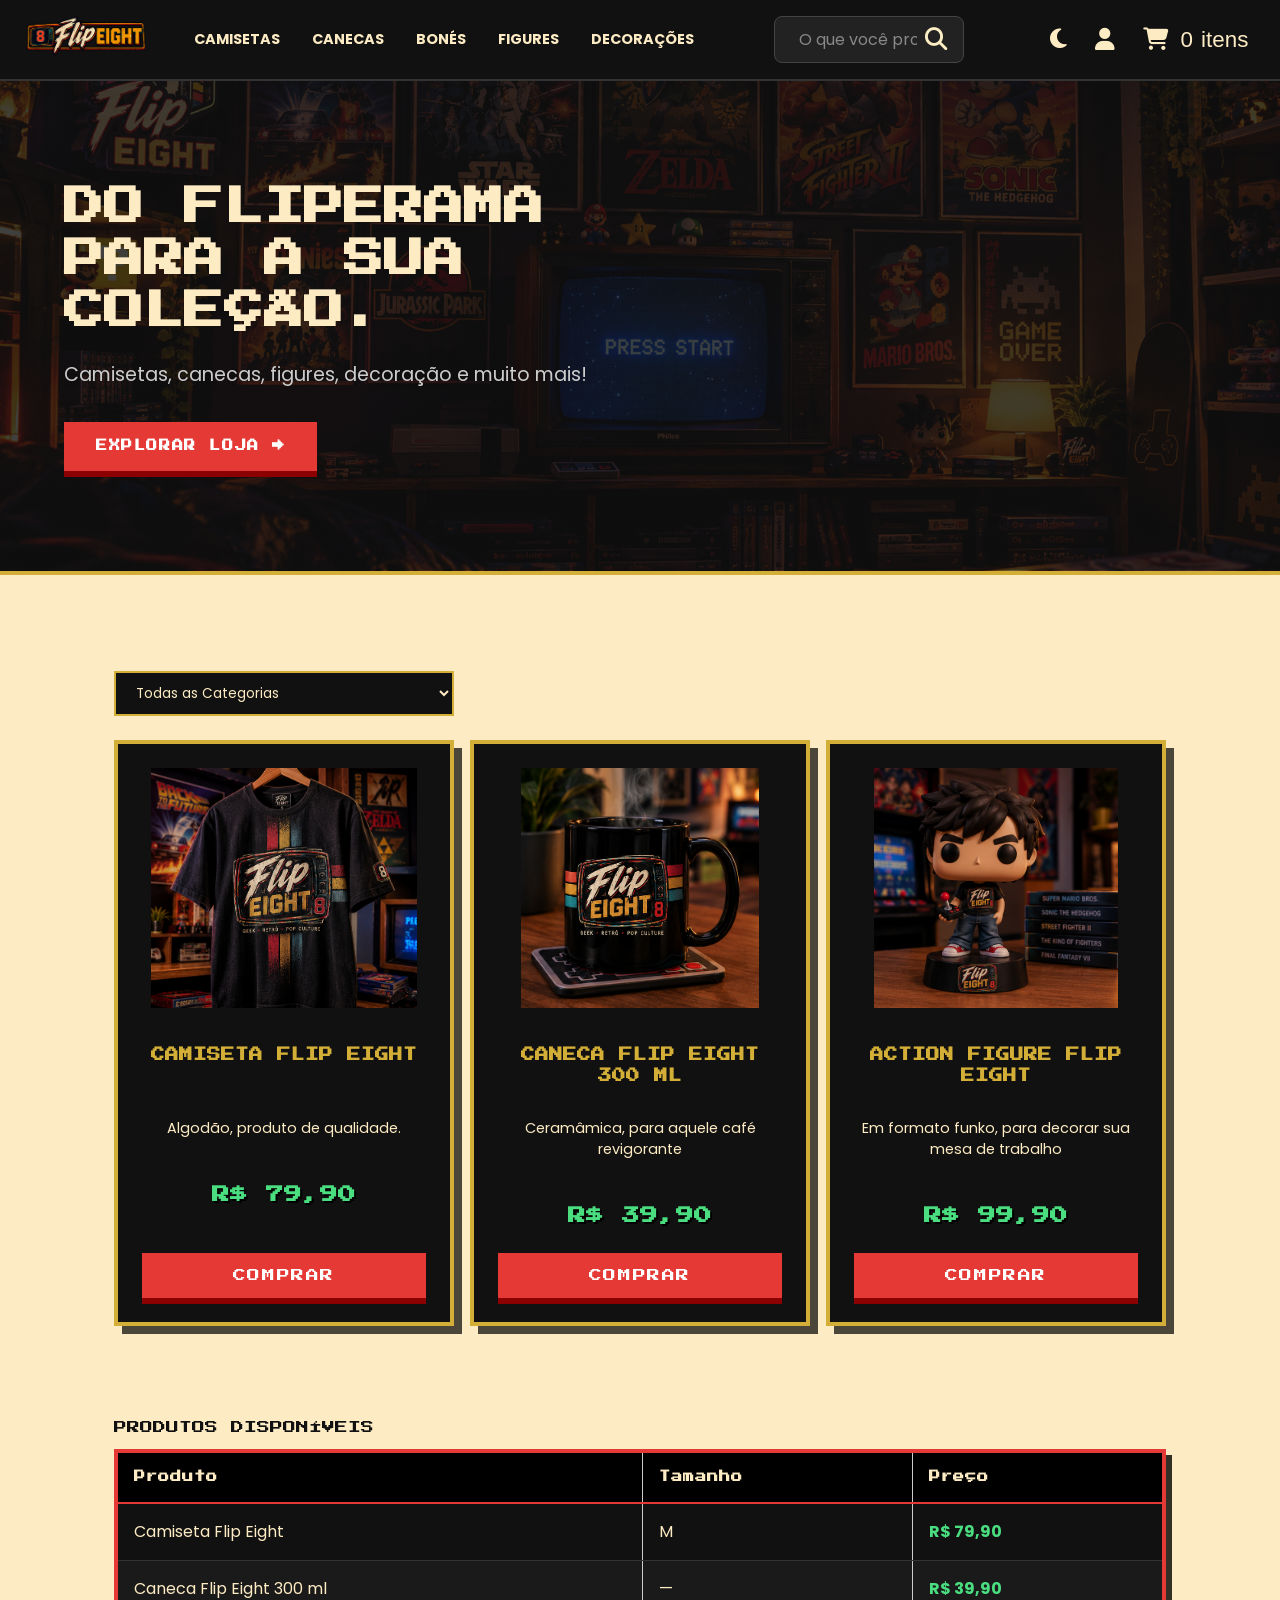
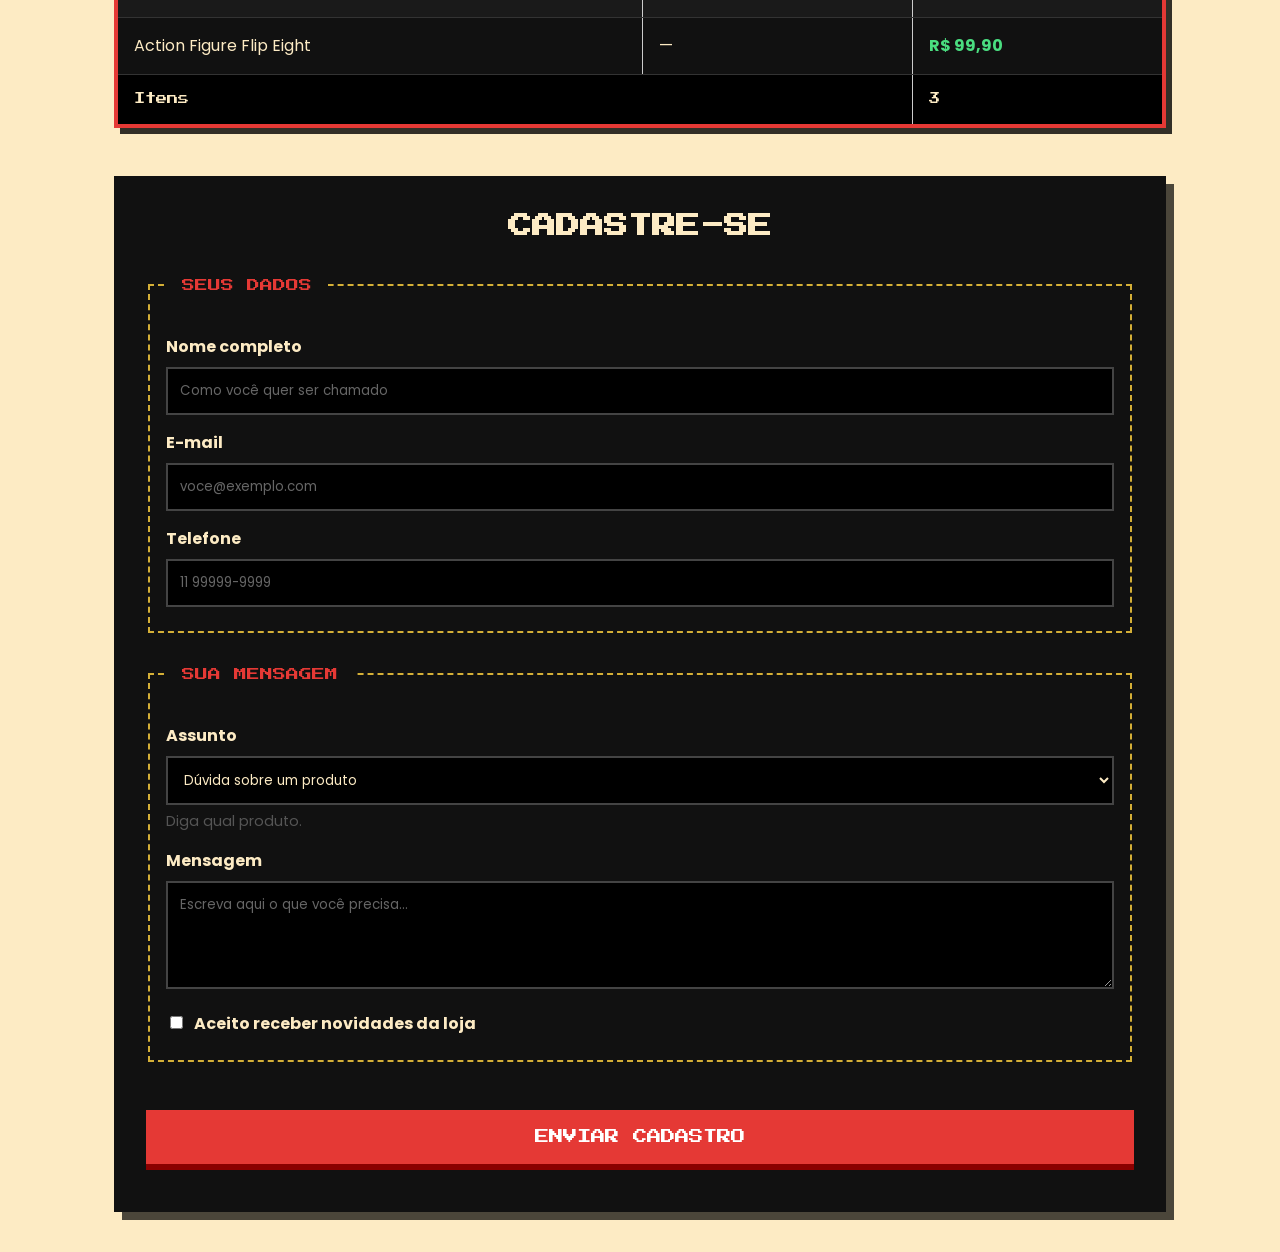
==== commit bc8f4da5: "Add files via upload" ====
--- a/index.html
+++ b/index.html
@@ -19,6 +19,7 @@
     <!-- =========================================
        Cabeçalho e menuzinho de navegação
     ========================================= -->
+    
     <header class="cabecalho">
         <div class="logo-container">
             <a href="index.html">
@@ -46,11 +47,16 @@
         </div>
 
         <div class="icones-acao">
+
+            <button id="btn-tema" aria-label="Alternar Tema" class="icone" onclick="alternarTema()">
+                <i class="fa-solid fa-moon"></i>
+            </button> 
+            
             <button aria-label="Perfil" class="icone">
                 <i class="fa-solid fa-user"></i>
             </button>
 
-            <button aria-label="Carrinho" class="icone carrinho-btn">
+            <button aria-label="Carrinho" class="icone carrinho-btn" onclick="alternarCarrinho()">
                 <i class="fa-solid fa-cart-shopping"></i>
                 <span id="contador" class="badge-carrinho">0</span> <span id="palavra">itens</span>
             </button>
@@ -60,6 +66,7 @@
     <!-- =========================================
        Banner Principal
     ========================================= -->
+   
     <section class="hero">
         <div class="hero-conteudo">
             <h1>DO FLIPERAMA PARA A SUA COLEÇÃO.</h1>
@@ -68,64 +75,55 @@
         </div>
     </section>
 
-    <p id="aviso" class="aviso"></p>
+    <div id="aviso" class="toast"></div>
+
+    <div id ="fundo-carrinho" class="fundo-carrinho" onclick="fecharCarrinho()"></div>
+
+    <aside id="painel-carrinho" class="painel-carrinho" arial-label="Meu carrinho">
+        <div class="carrinho-topo">
+            <button type="button" class="btn-fechar" aria-label="Fechar carrinho" onclick="fecharCarrinho()">
+                <i class="fa-solid fa-xmark"></i>
+            </button>
+            
+            <h2>Meu carrinho</h2>
+        </div>
+
+        <div class="carrinho-corpo">
+            <ul id="lista-carrinho"></ul>
+        </div>
+
+        <div class="carrinho-rodape">
+            <p class="total-carrinho">Total: <span id="total">R$ 0,00</span></p>
+            <button type="button" onclick="enviarWhatsApp()">Pedir no WhatsApp</button>
+            <button type="button" onclick="limparCarrinho()">Esvaziar Carrinho</button>  
+        </div>
+        
+    </aside>
 
     <!-- =========================================
        Vitrines
     ========================================= -->
+   
     <main id="vitrine-produtos">
 
-        <section class="vitrine">
-            <article class="produto">
-                <img src="img/camiseta.png" alt="Camiseta Flip Eight">
-                <h3>Camiseta Flip Eight</h3>
-                <p>Algodão, produto de qualidade.</p>
-                <p class="preco">R$ 79,90</p>
-                <button type="button" onclick="adicionarAoCarrinho('Camiseta Dev')">Comprar</button>
-            </article>
-
-            <article class="produto">
-                <img src="img/caneca.png" alt="Caneca Flip Eight">
-                <h3>Caneca Flip Eight 300 ml</h3>
-                <p>Para aquele café revigorante.</p>
-                <p class="preco">R$ 39,90</p>
-                <button type="button" onclick="adicionarAoCarrinho('Caneca 300 ml')">Comprar</button>
-            </article>
-
-            <article class="produto">
-                <img src="img/figure.png" alt="Figure Flip Eight">
-                <h3>Action Figure Flip Eight</h3>
-                <p>Para decorar os seus ambientes.</p>
-                <p class="preco">R$ 99,90</p>
-                <button type="button" onclick="adicionarAoCarrinho('Action Figure Flip Eight')">Comprar</button>
-            </article>
-        </section>
-        
-        <div class="vitrine-estatica">
-            <a href="#" class="cartao">
-                <img src="img/cat cami.png" alt="camisa">
-            </a>
-
-            <a href="#" class="cartao">
-                <img src="img/cat cane.png" alt="caneca">
-            </a>
-
-            <a href="#" class="cartao">
-                <img src="img/cat bone.png" alt="BONÉ">
-            </a>
-
-            <a href="#" class="cartao">
-                <img src="img/cat act.png" alt="Action Figure">
-            </a>
-
-            <a href="#" class="cartao">
-                <img src="img/cat deco.png" alt="decoração">
-            </a>
-        </div>
+        <div class="container-filtro">
+            <label for="filtro-categoria">Filtrar Categoria:</label>
+            <select id="filtro-categoria" onchange="mostrarVitrine(this.value)">
+                <option value="todos">Todas as Categorias</option>
+                <option value="camisetas">Camisetas</option>
+                <option value="canecas">Canecas</option>
+                <option value="figures">Figures</option>
+                <option value="bones">Bonés</option>
+                <option value="decoracoes">Decorações</option>
+            </select>
+        </div>
+
+        <section class="vitrine" id="vitrine"></section>
         
         <!-- =========================================
            Catálogo
         ========================================= -->
+       
         <h2>Catálogo</h2>
         <table>
             <caption>Produtos disponíveis</caption>
@@ -164,6 +162,7 @@
         <!-- =========================================
            Formulário de Cadastro
         ========================================= -->
+      
         <section id="cadastro">
             <h2>Cadastre-se</h2>
             <form action="" method="post" onsubmit="return validarCadastro()">
@@ -212,6 +211,7 @@
     <!-- =========================================
        Script
     ========================================= -->
+   
     <script src="script.js"></script>
 </body>
 </html>
--- a/style.css
+++ b/style.css
@@ -131,6 +131,11 @@
 }
 
 .icone:hover {
+    background-color: transparent;
+    color: var(--cor-destaque);
+}
+
+.icone:hover #contador {
     background-color: transparent;
     color: var(--cor-destaque);
 }
@@ -243,6 +248,42 @@
 }
 
 /* =========================================
+Filtro
+========================================= */
+
+.container-filtro {
+    display: grid;
+    grid-template-columns: 1fr;
+    gap:16px;
+    margin-bottom: 24px;
+}
+
+.container-filto label {
+    font-family: 'Press Start 2P', cursive;
+    font-size: 0.75rem;
+    color: var(--cor-escura);
+    margin: 0;
+}
+
+.container-filtro select {
+    grid-column: 1;
+    width: 100%;
+    font-family: 'Poppins', sans-serif;
+    background-color: var(--cor-escura);
+    color: var(--cor-fundo);
+    border: 2px solid var(--cor-vitrinedes);
+    padding: 10px 16px;
+    font-size: 0.85rem;
+    cursor: pointer;
+    border-radius: 0;
+}
+
+.container-filtro select:focus {
+    border-color: var(--cor-destaque);
+    outline: none;
+}
+
+/* =========================================
 Vitrines
 ========================================= */
 
@@ -327,55 +368,155 @@
 .produto img {
     width: 100%;
     height: 240px;
+    aspect-ratio: 1/1;
     object-fit: contain;
     margin-bottom: 24px;
 }
 
 /* =========================================
-Categorias
-========================================= */
-
-.vitrine-estatica {
-    display: grid;
-    grid-template-columns: 1fr 1fr;
-    flex-wrap: wrap;
-    width: 100%;
+Carrinho Lateral
+========================================= */
+
+.fundo-carrinho {
+    position: fixed;
+    inset: 0;
+    background-color: rgba(0, 0, 0, 0.7);
+    opacity: 0;
+    pointer-events: none;
+    transition: opacity 0.3s;
+    z-index: 90;
+}
+
+.fundo-carrinho.aberto {
+    opacity: 1;
+    pointer-events: auto;
+}
+
+.painel-carrinho {
+    position: fixed;
+    top: 0;
+    right: 0;
+    height: 100%;
+    width: min(400px, 100%);
+    display: flex;
+    flex-direction: column;
+    background-color: var(--cor-escura);
+    border-left: 4px solid var(--cor-vitrinedes);
+    color: var(--cor-fundo);
+    transform: translateX(100%);
+    transition: transform 0.3s;
+    z-index: 100;
+}
+
+.painel-carrinho.aberto {
+    transform: translateX(0);
+}
+
+.carrinho-topo {
+    display: flex;
+    align-items: center;
     gap: 16px;
-    margin: 32px 0;
-}
-
-.cartao {
-    position: relative;
-    text-decoration: none;
-    overflow: hidden;
-    border-radius: 8px;
-    background-color: var(--cor-fundo);
-    aspect-ratio: 1/1;
-}
-
-.cartao img {
-    width: 100%;
-    height: 100%;
-    object-fit: contain;
-    display: block;
-    image-rendering: pixelated;
-}
-
-.cartao-conteudo {
-    position: absolute;
-    bottom: 0;
-    left: 0;
-    width: 100%;
-    padding: 16px 12px;
-    background: linear-gradient(to top, rgba(0, 0, 0, 0.85), transparent);
-    display: flex;
+    padding: 16px 20px;
+    border-bottom: 2px solid #333333;
+}
+
+.carrinho-topo h2 {
+    font-size: 0.9rem;
+    margin: 0;
+    text-align: left;
+}
+
+.carrinho-corpo {
+    flex: 1;
+    overflow-y: auto;
+    padding: 16px 20px;
+}
+
+.carrinho-rodape {
+    padding: 16px 20px;
+    border-top: 2px solid #333333;
+}
+
+#lista-carrinho {
+    list-style: none;
+    margin: 0;
+    padding: 0;
+}
+
+#lista-carrinho li {
+    display: flex;
+    justify-content: space-between;
+    align-items: center;
+    gap: 12px;
+    padding: 12px 0;
+    border-bottom: 1px solid #333333;
+}
+
+#lista-carrinho li.carrinho-vazio {
     flex-direction: column;
-    gap: 4px;
+    justify-content: center;
+    gap: 16px;
+    padding: 80px 0;
+    border-bottom: none;
+    text-align: center;
+}
+
+.carrinho-vazio i {
+    font-size: 4rem;
+    color: #777777;
+}
+
+.carrinho-vazio p {
+    margin: 0;
+    font-weight: 700;
+}
+
+.total-carrinho {
+    font-family: 'Press Start 2P', cursive;
+    font-size: 0.8rem;
+    color: #4ade80;
+    margin-top: 0;
+}
+
+.painel-carrinho button {
+    font-family: 'Press Start 2P', cursive;
+    font-size: 0.7rem;
+    background-color: var(--cor-destaque);
     color: #ffffff;
-}
-
-/* =========================================
-Tipografias, avisos e tabelas
+    border: none;
+    padding: 12px 16px;
+    cursor: pointer;
+    box-shadow: 0px 4px 0px var(--cor-destaqueshadow);
+}
+
+.painel-carrinho button:hover {
+    background-color: var(--cor-vitrinehover);
+}
+
+.carrinho-rodape button {
+    width: 100%;
+    margin-top: 12px;
+}
+
+#lista-carrinho button {
+    font-size: 0.6rem;
+}
+
+.painel-carrinho .btn-fechar {
+    background: none;
+    box-shadow: none;
+    color: var(--cor-fundo);
+    font-size: 1.6rem;
+    padding: 0;
+}
+
+.painel-carrinho .btn-fechar:hover {
+    background: none;
+    color: var(--cor-destaque);
+}
+
+/* =========================================
+Tipografias, toast e tabelas
 ========================================= */
 
 h1 {
@@ -458,20 +599,44 @@
     color: var(--cor-fundo);
     padding: 2px 2px;
     border-radius: 12px;
-}
-
-.aviso {
-    font-family: 'Press Start 2P', cursive;
-    font-size: 0.7rem;
-    background-color: #e6f4ea;
-    color: #1a7f37;
-    padding: 12px;
-    border-radius: 6px;
-    text-align: center;
-}
-
-.aviso:empty, .erro:empty {
+    transition: color 0.3s;
+}
+
+.toast {
+    position: fixed;
+    bottom: 24px;
+    left: 24px;
+    z-index: 1000;
+    font-family: 'Press Start 2P', cursive;
+    font-size: 0.75rem;
+    line-height: 1.4;
+    background-color: var(--cor-escura);
+    color: #4ade80;
+    border: 3px solid var(--cor-vitrinedes);
+    padding: 16px 20px;
+    box-shadow: 6px 6px 0px rgba(0, 0, 0, 0.8);
+    opacity: 0;
+    visibility: hidden;
+    transform: translateY(20px);
+    pointer-events: none;
+    transition: opacity 0.3s ease, transform 0.3s ease;
+}
+
+.toast.ativo {
+    opacity: 1;
+    visibility: visible;
+    transform: translateY(0);
+    pointer-events: auto;
+}
+
+.toast:empty {
     display: none;
+}
+
+.vitrine .aviso {
+    grid-column: 1 / -1;
+    width: 100%;
+    text-align: left;
 }
 
 .erro {
@@ -488,6 +653,9 @@
 
 #resultado {
     margin-top: 16px;
+    color: var(--cor-fundo);
+    font-family: 'Press Start 2P', cursive;
+    font-size: 0.75rem;
 }
 
 tbody tr:nth-child(even) {
@@ -634,6 +802,9 @@
         font-size: 2.25rem;
     }
 
+    .container-filtro {
+        grid-template-columns: 1fr 1fr;
+    }
 
     }
 
@@ -703,8 +874,48 @@
         margin-right: 32px;
     }
 
-    .vitrine-estatica {
-        grid-template-columns: repeat(5, 1fr);
-    }
-
-    }+    .container-filtro {
+        grid-template-columns: 1fr 1fr 1fr;
+    }
+
+    }
+
+body.dark-mode {
+    --cor-fundo:#121212;
+    color: #fdebc4;
+}
+
+body.dark-mode .produto,
+body.dark-mode table,
+body.dark-mode #cadastro,
+body.dark-mode .painel-carrinho {
+    background-color: #1e1e1e;
+}
+
+body.dark-mode .menu-principal a,
+body.dark-mode .icone,
+body.dark-mode h1, h2,
+body.dark-mode .produto p,
+body.dark-mode .hero-conteudo p,
+body.dark-mode .container-filtro label {
+    color: #fdebc4;
+}
+
+body.dark-mode table,
+body.dark-mode td,
+body.dark-mode th {
+    color: #fdebc4;
+}
+
+body.dark-mode .container-filtro select,
+body.dark-mode select option {
+    background-color: #1e1e1e;
+    color: #fdebc4;
+}
+
+body.dark-mode #cadastro label,
+body.dark-mode #cadastro input,
+body.dark-mode #cadastro select,
+body.dark-mode #cadastro textarea {
+    color: #fdebc4;
+}
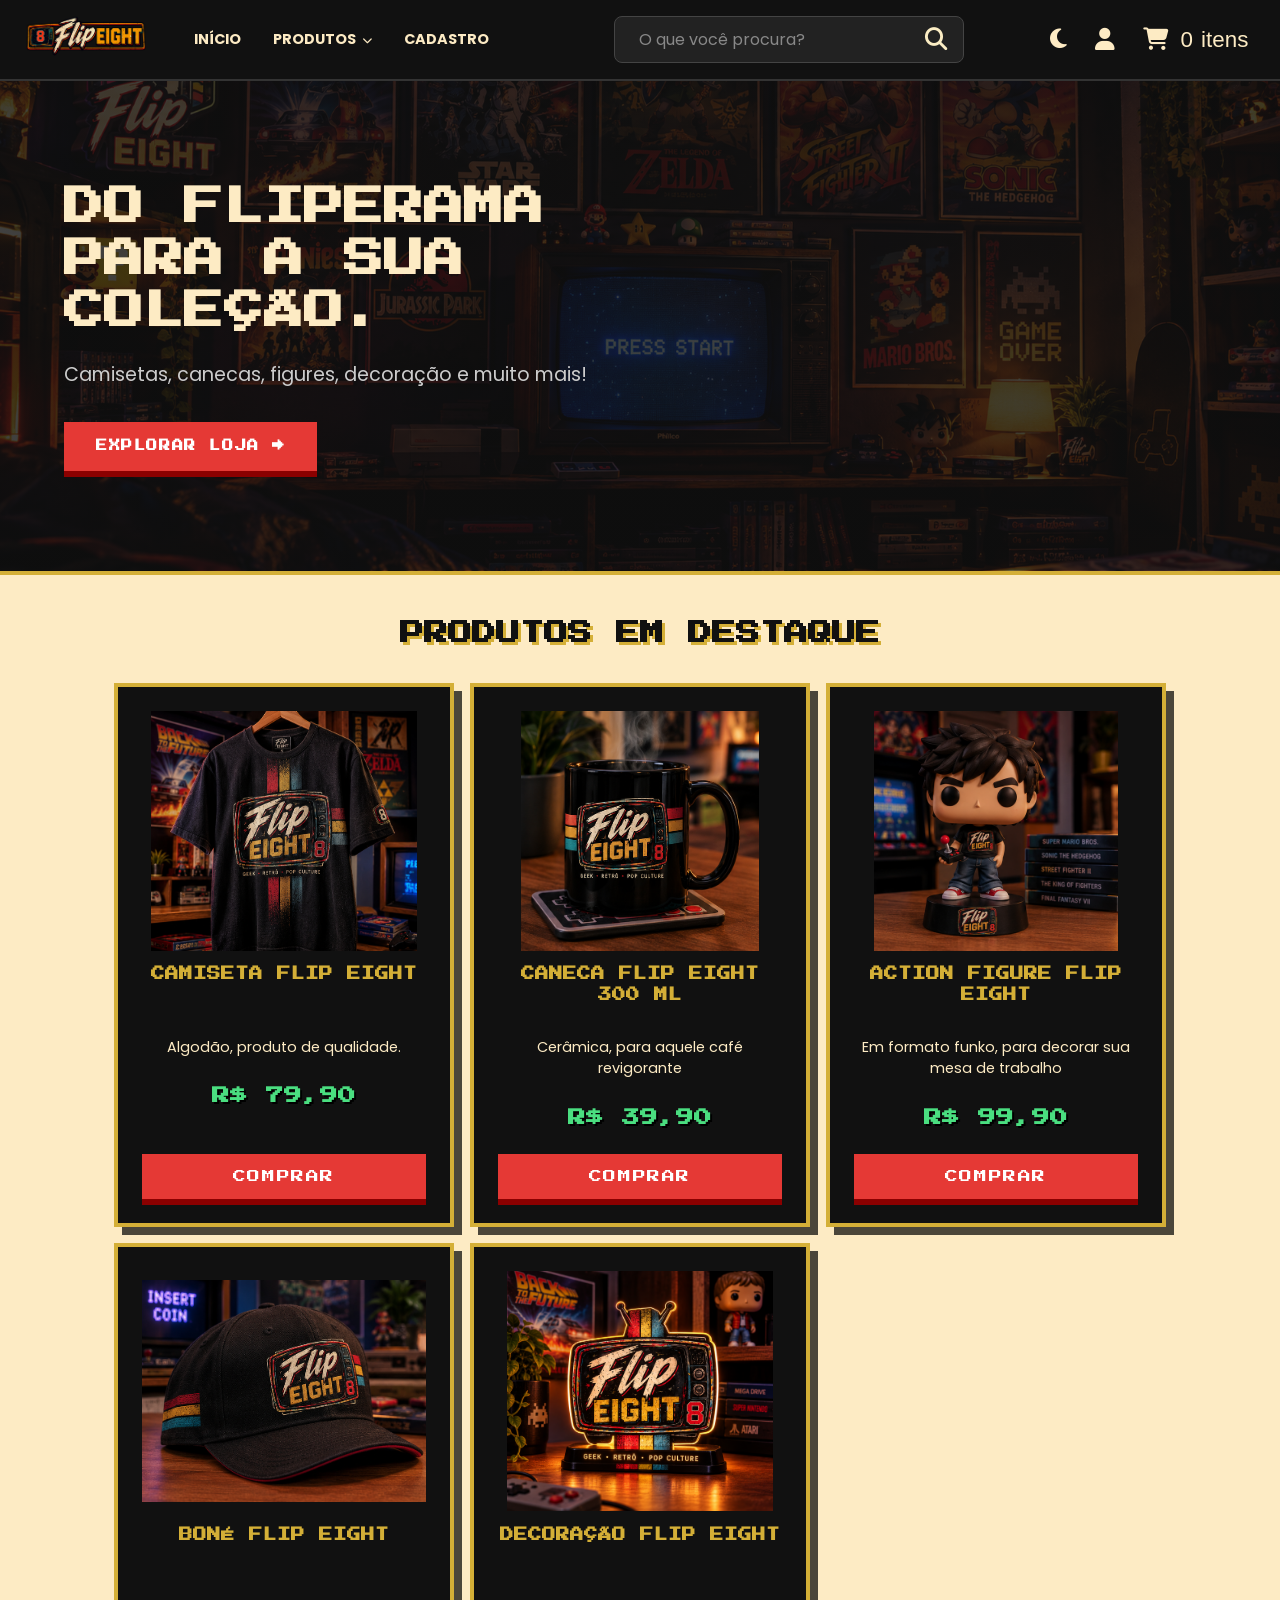
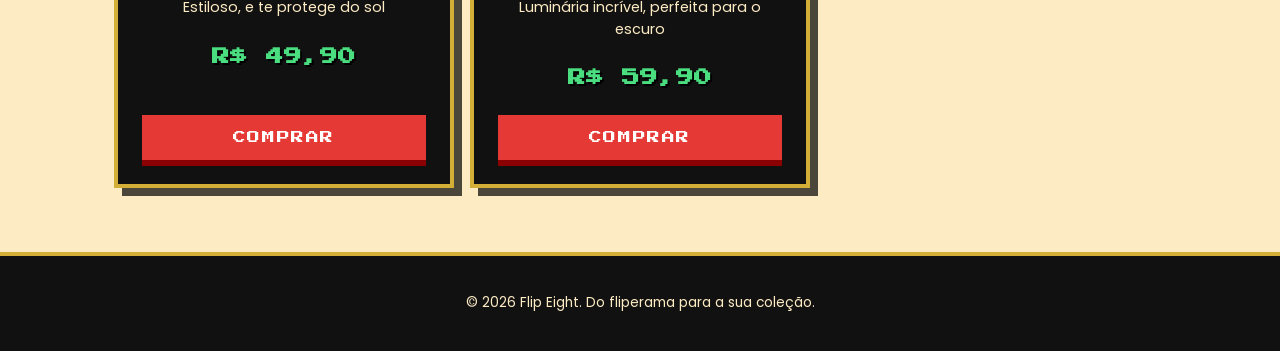
==== commit b1dda9f2: "Add files via upload" ====
--- a/index.html
+++ b/index.html
@@ -1,217 +1,186 @@
-<!DOCTYPE html>
+<!doctype html>
 <html lang="pt-BR">
-<head>
-    <meta charset="UTF-8">
-    <meta name="viewport" content="width=device-width, initial-scale=1.0">
+  <head>
+    <meta charset="UTF-8" />
+    <meta name="viewport" content="width=device-width, initial-scale=1.0" />
     <title>Flip Eight</title>
 
-    <link rel="preconnect" href="https://fonts.googleapis.com">
-    <link rel="preconnect" href="https://fonts.gstatic.com" crossorigin>
-    <link rel="stylesheet" href="https://fonts.googleapis.com/css2?family=Poppins:wght@400;700&display=swap">
-    <link rel="stylesheet" href="https://fonts.googleapis.com/css2?family=Press+Start+2P&display=swap">
-    <link rel="stylesheet" href="https://cdnjs.cloudflare.com/ajax/libs/font-awesome/6.4.0/css/all.min.css">
-    
-    <link rel="stylesheet" href="style.css">
+    <link rel="preconnect" href="https://fonts.googleapis.com" />
+    <link rel="preconnect" href="https://fonts.gstatic.com" crossorigin />
+    <link
+      rel="stylesheet"
+      href="https://fonts.googleapis.com/css2?family=Poppins:wght@400;700&display=swap"
+    />
+    <link
+      rel="stylesheet"
+      href="https://fonts.googleapis.com/css2?family=Press+Start+2P&display=swap"
+    />
+    <link
+      rel="stylesheet"
+      href="https://cdnjs.cloudflare.com/ajax/libs/font-awesome/6.4.0/css/all.min.css"
+    />
+    <link rel="icon" type="image/png" href="img/favicon.png" />
 
-</head>
-<body>
+    <link rel="stylesheet" href="style.css" />
+  </head>
 
+  <body>
     <!-- =========================================
        Cabeçalho e menuzinho de navegação
     ========================================= -->
-    
+
     <header class="cabecalho">
-        <div class="logo-container">
-            <a href="index.html">
-                <img src="img/Logo Arcade Retrô Flip EIGHT.png" alt="Flip Eight" class="logo"> 
-            </a>
-        </div>
+      <div class="logo-container">
+        <a href="index.html">
+          <img src="img/logo.png" alt="Flip Eight" class="logo" />
+        </a>
+      </div>
 
-        <nav class="menu-principal">
-             <button class="btn-hamburguer" aria-label="Abrir Menu" onclick="alternarMenu()">☰</button>
+      <nav class="menu-principal">
+        <button
+          class="btn-hamburguer"
+          aria-label="Abrir Menu"
+          onclick="alternarMenu()"
+        >
+          ☰
+        </button>
 
-            <ul id="lista-menu">
-                <li><a href="#">CAMISETAS</a></li>
-                <li><a href="#">CANECAS</a></li>
-                <li><a href="#">BONÉS</a></li>
-                <li><a href="#">FIGURES</a></li>
-                <li><a href="#">DECORAÇÕES</a></li>
+        <ul id="lista-menu">
+          <li><a href="index.html">INÍCIO</a></li>
+
+          <li class="dropdown">
+            <a href="produtos.html" class="dropbtn"
+              >PRODUTOS<i
+                class="fa-solid fa-chevron-down"
+                style="font-size: 0.7em; margin-left: 6px"
+              >
+              </i
+            ></a>
+            <ul class="dropdown-conteudo" id="drop-categorias">
+              <li><a href="produtos.html?categoria=camisetas">Camisetas</a></li>
+              <li><a href="produtos.html?categoria=canecas">Canecas</a></li>
+              <li><a href="produtos.html?categoria=bones">Bonés</a></li>
+              <li><a href="produtos.html?categoria=figures">Figures</a></li>
+              <li><a href="produtos.html?categoria=decoracao">Decoração</a></li>
             </ul>
-        </nav>
+          </li>
 
-        <div class="barra-pesquisa">
-            <input type="text" placeholder="O que você procura?" aria-label="Campo de busca">
-            <button aria-label="Buscar" class="icone btn-busca">
-                <i class="fa-solid fa-magnifying-glass"></i>
-            </button>
-        </div>
+          <li><a href="cadastro.html">CADASTRO</a></li>
+        </ul>
+      </nav>
 
-        <div class="icones-acao">
+      <div class="barra-pesquisa">
+        <input
+          type="text"
+          placeholder="O que você procura?"
+          aria-label="Campo de busca"
+        />
+        <button aria-label="Buscar" class="icone btn-busca">
+          <i class="fa-solid fa-magnifying-glass"></i>
+        </button>
+      </div>
 
-            <button id="btn-tema" aria-label="Alternar Tema" class="icone" onclick="alternarTema()">
-                <i class="fa-solid fa-moon"></i>
-            </button> 
-            
-            <button aria-label="Perfil" class="icone">
-                <i class="fa-solid fa-user"></i>
-            </button>
+      <div class="icones-acao">
+        <button
+          id="btn-tema"
+          aria-label="Alternar Tema"
+          class="icone"
+          onclick="alternarTema()"
+        >
+          <i class="fa-solid fa-moon"></i>
+        </button>
 
-            <button aria-label="Carrinho" class="icone carrinho-btn" onclick="alternarCarrinho()">
-                <i class="fa-solid fa-cart-shopping"></i>
-                <span id="contador" class="badge-carrinho">0</span> <span id="palavra">itens</span>
-            </button>
-        </div>
+        <button aria-label="Perfil" class="icone">
+          <i class="fa-solid fa-user"></i>
+        </button>
+
+        <button
+          aria-label="Carrinho"
+          class="icone carrinho-btn"
+          onclick="alternarCarrinho()"
+        >
+          <i class="fa-solid fa-cart-shopping"></i>
+          <span id="contador" class="badge-carrinho">0</span>
+          <span id="palavra">itens</span>
+        </button>
+      </div>
     </header>
 
     <!-- =========================================
        Banner Principal
     ========================================= -->
-   
+
     <section class="hero">
-        <div class="hero-conteudo">
-            <h1>DO FLIPERAMA PARA A SUA COLEÇÃO.</h1>
-            <P>Camisetas, canecas, figures, decoração e muito mais!</P>
-            <a href="#vitrine-produtos" class="btn-explorar">EXPLORAR LOJA &rarr;</a>
-        </div>
+      <div class="hero-conteudo">
+        <h1>DO FLIPERAMA PARA A SUA COLEÇÃO.</h1>
+        <p>Camisetas, canecas, figures, decoração e muito mais!</p>
+        <a href="produtos.html" class="btn-explorar">EXPLORAR LOJA &rarr;</a>
+      </div>
     </section>
 
     <div id="aviso" class="toast"></div>
 
-    <div id ="fundo-carrinho" class="fundo-carrinho" onclick="fecharCarrinho()"></div>
+    <div
+      id="fundo-carrinho"
+      class="fundo-carrinho"
+      onclick="fecharCarrinho()"
+    ></div>
 
-    <aside id="painel-carrinho" class="painel-carrinho" arial-label="Meu carrinho">
-        <div class="carrinho-topo">
-            <button type="button" class="btn-fechar" aria-label="Fechar carrinho" onclick="fecharCarrinho()">
-                <i class="fa-solid fa-xmark"></i>
-            </button>
-            
-            <h2>Meu carrinho</h2>
-        </div>
+    <aside
+      id="painel-carrinho"
+      class="painel-carrinho"
+      aria-label="Meu carrinho"
+    >
+      <div class="carrinho-topo">
+        <button
+          type="button"
+          class="btn-fechar"
+          aria-label="Fechar carrinho"
+          onclick="fecharCarrinho()"
+        >
+          <i class="fa-solid fa-xmark"></i>
+        </button>
 
-        <div class="carrinho-corpo">
-            <ul id="lista-carrinho"></ul>
-        </div>
+        <h2>Meu carrinho</h2>
+      </div>
 
-        <div class="carrinho-rodape">
-            <p class="total-carrinho">Total: <span id="total">R$ 0,00</span></p>
-            <button type="button" onclick="enviarWhatsApp()">Pedir no WhatsApp</button>
-            <button type="button" onclick="limparCarrinho()">Esvaziar Carrinho</button>  
-        </div>
-        
+      <div class="carrinho-corpo">
+        <ul id="lista-carrinho"></ul>
+      </div>
+
+      <div class="carrinho-rodape">
+        <p class="total-carrinho">Total: <span id="total">R$ 0,00</span></p>
+        <button type="button" onclick="enviarWhatsApp()">
+          Pedir no WhatsApp
+        </button>
+        <button type="button" onclick="limparCarrinho()">
+          Esvaziar Carrinho
+        </button>
+      </div>
     </aside>
 
     <!-- =========================================
        Vitrines
     ========================================= -->
-   
+
     <main id="vitrine-produtos">
+      <h2>Produtos em Destaque</h2>
 
-        <div class="container-filtro">
-            <label for="filtro-categoria">Filtrar Categoria:</label>
-            <select id="filtro-categoria" onchange="mostrarVitrine(this.value)">
-                <option value="todos">Todas as Categorias</option>
-                <option value="camisetas">Camisetas</option>
-                <option value="canecas">Canecas</option>
-                <option value="figures">Figures</option>
-                <option value="bones">Bonés</option>
-                <option value="decoracoes">Decorações</option>
-            </select>
-        </div>
+      <section class="vitrine" id="vitrine-destaque"></section>
+    </main>
 
-        <section class="vitrine" id="vitrine"></section>
-        
-        <!-- =========================================
-           Catálogo
-        ========================================= -->
-       
-        <h2>Catálogo</h2>
-        <table>
-            <caption>Produtos disponíveis</caption>
-            <thead>
-                <tr>
-                    <th>Produto</th>
-                    <th>Tamanho</th>
-                    <th>Preço</th>
-                </tr>
-            </thead>
-            <tbody>
-                <tr>
-                    <td>Camiseta Flip Eight</td>
-                    <td>M</td>
-                    <td class="preco">R$ 79,90</td>
-                </tr>
-                <tr>
-                    <td>Caneca Flip Eight 300 ml</td>
-                    <td>&mdash;</td>
-                    <td class="preco">R$ 39,90</td>
-                </tr>
-                <tr>
-                    <td>Action Figure Flip Eight</td>
-                    <td>&mdash;</td>
-                    <td class="preco">R$ 99,90</td>
-                </tr>
-            </tbody>
-            <tfoot>
-                <tr>
-                    <td colspan="2">Itens</td>
-                    <td>3</td>
-                </tr>
-            </tfoot>
-        </table>
-        
-        <!-- =========================================
-           Formulário de Cadastro
-        ========================================= -->
-      
-        <section id="cadastro">
-            <h2>Cadastre-se</h2>
-            <form action="" method="post" onsubmit="return validarCadastro()">
-                
-                <fieldset>
-                    <legend>Seus dados</legend>
-                    <label for="nome">Nome completo</label>
-                    <input type="text" id="nome" name="nome" placeholder="Como você quer ser chamado" required minlength="3" maxlength="80" oninput="conferirNome()">
-                    <p id="erro-nome" class="erro"></p>
+    <!-- =========================================
+       Rodapé
+    ========================================= -->
 
-                    <label for="email">E-mail</label>
-                    <input type="email" id="email" name="email" placeholder="voce@exemplo.com" required>
+    <footer class="rodape">
+      <p>&copy; 2026 Flip Eight. Do fliperama para a sua coleção.</p>
+    </footer>
 
-                    <label for="telefone">Telefone</label>
-                    <input type="tel" id="telefone" name="telefone" pattern="[0-9]{2} [0-9]{5}-[0-9]{4}" placeholder="11 99999-9999">
-                </fieldset>
-
-                <fieldset>
-                    <legend>Sua mensagem</legend>
-                    
-                    <label for="assunto">Assunto</label>
-                    <select id="assunto" name="assunto" onchange="mudarDica()">
-                        <option value="duvida">Dúvida sobre um produto</option>
-                        <option value="pedido">Acompanhar um pedido</option>
-                        <option value="troca">Troca ou devolução</option>
-                        <option value="parceria">Parceria</option>
-                    </select>
-                    <p id="dica" class="dica">Diga qual produto.</p>
-
-                    <label for="mensagem">Mensagem</label>
-                    <textarea id="mensagem" name="mensagem" rows="4" placeholder="Escreva aqui o que você precisa..."></textarea>
-                    <p id="erro-mensagem" class="erro"></p>
-
-                    <label>
-                        <input type="checkbox" name="aceite" required> Aceito receber novidades da loja
-                    </label>
-                </fieldset>
-
-                <button type="submit">Enviar cadastro</button>
-                <p id="resultado" class="aviso"></p>
-            </form>
-        </section>
-
-    </main>
-    
     <!-- =========================================
        Script
     ========================================= -->
-   
+
     <script src="script.js"></script>
-</body>
-</html>+  </body>
+</html>
--- a/style.css
+++ b/style.css
@@ -1,5 +1,5 @@
 * {
-    box-sizing: border-box;
+  box-sizing: border-box;
 }
 
 /* =========================================
@@ -7,14 +7,15 @@
 ========================================= */
 
 :root {
-    --cor-fundo: #fdebc4;
-    --cor-escura: #111111;
-    --cor-destaque: #e53935;
-    --cor-destaquehover: #b71c1c;
-    --cor-destaqueshadow: #8b0000;
-    --cor-vitrinehover: #ff5252;
-    --cor-laranja: #fc7202;
-    --cor-vitrinedes: #d4af37;
+  --cor-fundo: #fdebc4;
+  --cor-escura: #111111;
+  --cor-destaque: #e53935;
+  --cor-destaquehover: #b71c1c;
+  --cor-destaqueshadow: #8b0000;
+  --cor-vitrinehover: #ff5252;
+  --cor-laranja: #fc7202;
+  --cor-vitrinedes: #d4af37;
+  --cor-detalhe: #d4af37;
 }
 
 /* =========================================
@@ -22,17 +23,17 @@
 ========================================= */
 
 body {
-    font-family: "Poppins", Arial, Helvetica, sans-serif;
-    background-color: var(--cor-fundo);
-    color: #333333;
-    margin: 0;
-    line-height: 1.5;
+  font-family: "Poppins", Arial, Helvetica, sans-serif;
+  background-color: var(--cor-fundo);
+  color: #333333;
+  margin: 0;
+  line-height: 1.5;
 }
 
 main {
-    max-width: 1100px;
-    margin: 0 auto;
-    padding: 40px 24px;
+  max-width: 1100px;
+  margin: 0 auto;
+  padding: 40px 24px;
 }
 
 /* =========================================
@@ -40,114 +41,163 @@
 ========================================= */
 
 .cabecalho {
-    display: flex;
-    justify-content: space-between;
-    align-items: center;
-    flex-wrap: wrap;
-    background-color: var(--cor-escura);
-    padding: 16px 2%;
-    border-bottom: 2px solid #333;
-    position: relative;
+  display: flex;
+  justify-content: space-between;
+  align-items: center;
+  flex-wrap: wrap;
+  background-color: var(--cor-escura);
+  padding: 16px 2%;
+  border-bottom: 2px solid #333;
+  position: relative;
 }
 
 .btn-hamburguer {
-    display: block;
-    background: none;
-    border: none;
-    color: var(--cor-fundo);
-    font-size: 2rem;
-    cursor: pointer;
+  display: block;
+  background: none;
+  border: none;
+  color: var(--cor-fundo);
+  font-size: 2rem;
+  cursor: pointer;
 }
 
 .logo {
-    margin: 0;
-    max-width: 120px;
+  margin: 0;
+  max-width: 120px;
 }
 
 .logo-container {
-    order: 2;
-    display: flex;
-    justify-content: center;
+  order: 2;
+  display: flex;
+  justify-content: center;
 }
 
 .menu-principal {
-    order: 1;
-    flex: 1;
-    display: flex;
-    justify-content: flex-start;
-}
-
-.menu-principal ul {
-    display: none;
-    flex-direction: column;
-    position: absolute;
-    top: 100%;
-    left: 0;
-    width: 100%;
-    background-color: var(--cor-escura);
-    padding: 16px 0;
-    margin: 0;
-    gap: 24px;
-    border-bottom: 2px solid #333;
-    z-index: 10;
-    list-style: none;
-}
-
-.menu-principal ul.ativo {
-    display: flex;
+  order: 1;
+  flex: 1;
+  display: flex;
+  justify-content: flex-start;
+}
+
+.menu-principal > ul {
+  display: none;
+  flex-direction: column;
+  position: absolute;
+  top: 100%;
+  left: 0;
+  width: 100%;
+  background-color: var(--cor-escura);
+  padding: 16px 0;
+  margin: 0;
+  gap: 24px;
+  border-bottom: 2px solid #333;
+  z-index: 10;
+  list-style: none;
+}
+
+.menu-principal > ul.ativo {
+  display: flex;
 }
 
 .menu-principal a {
-    display: block;
-    color: var(--cor-fundo);
-    text-decoration: none;
-    font-weight: 700;
-    font-size: 1.1rem;
-    text-align: left;
-    padding-left: 24px;
-    text-transform: uppercase;
-    transition: color 0.3s;
+  display: block;
+  color: var(--cor-fundo);
+  text-decoration: none;
+  font-weight: 700;
+  font-size: 1.1rem;
+  text-align: left;
+  padding-left: 24px;
+  text-transform: uppercase;
+  transition: color 0.3s;
 }
 
 .menu-principal a:hover {
-    color: var(--cor-destaque);
+  color: var(--cor-destaque);
 }
 
 .icones-acao {
-    order: 3;
-    flex: 1;
-    display: flex;
-    justify-content: flex-end;
-    gap: 16px;
+  order: 3;
+  flex: 1;
+  display: flex;
+  justify-content: flex-end;
+  gap: 16px;
 }
 
 .icone {
-    background: none;
-    border: none;
-    color: var(--cor-fundo);
-    font-size: 1.4rem;
-    cursor: pointer;
-    transition: color 0.3s;
+  background: none;
+  border: none;
+  color: var(--cor-fundo);
+  font-size: 1.4rem;
+  cursor: pointer;
+  transition: color 0.3s;
 }
 
 .icone:hover {
-    background-color: transparent;
-    color: var(--cor-destaque);
+  background-color: transparent;
+  color: var(--cor-destaque);
 }
 
 .icone:hover #contador {
-    background-color: transparent;
-    color: var(--cor-destaque);
+  background-color: transparent;
+  color: var(--cor-destaque);
 }
 
 .badge-carrinho {
-    background-color: var(--cor-destaque);
-    color: var(--cor-fundo);
-    font-size: 1.4rem;
-    padding: 2px 6px;
-    border-radius: 50%;
-    vertical-align: top;
-    margin-left: 4px;
+  background-color: var(--cor-destaque);
+  color: var(--cor-fundo);
+  font-size: 1.4rem;
+  padding: 2px 6px;
+  border-radius: 50%;
+  vertical-align: top;
+  margin-left: 4px;
+}
+
+/* =========================================
+Dropdown de Produtos
+========================================= */
+
+.dropdown {
+  position: relative;
+  display: inline-block;
+}
+
+.dropdown-conteudo {
+  display: none;
+  position: absolute;
+  top: 100%;
+  left: 0;
+  background-color: #fdebc4;
+  min-width: 160px;
+  box-shadow: 0px 8px 16px rgba(0, 0, 0, 0.4);
+  list-style: none;
+  padding: 0;
+  margin: 0;
+  z-index: 1000;
+  border: 2px solid #e53935;
+  border-radius: 4px;
+}
+
+.dropdown-conteudo li a {
+  color: #121212;
+  padding: 12px 16px;
+  text-decoration: none;
+  display: block;
+  font-size: 0.8rem;
+  font-family: "Poppins", sans-serif;
+  font-weight: 700;
+  text-transform: uppercase;
+}
+
+.dropdown-conteudo li a:hover {
+  background-color: #e53935;
+  color: #ffffff;
+}
+
+.dropdown:hover .dropdown-conteudo {
+  display: block;
+}
+
+.dropbtn i {
+  margin-left: 6px;
 }
 
 /* =========================================
@@ -155,43 +205,43 @@
 ========================================= */
 
 .barra-pesquisa {
-    order: 4;
-    flex-basis: 100%;
-    display: flex;
-    background-color: #222222;
-    border-radius: 8px;
-    padding: 2px 16px;
-    margin-top: 16px;
-    align-items: center;
-    border: 1px solid #444444;
+  order: 4;
+  flex-basis: 100%;
+  display: flex;
+  background-color: #222222;
+  border-radius: 8px;
+  padding: 2px 16px;
+  margin-top: 16px;
+  align-items: center;
+  border: 1px solid #444444;
 }
 
 .barra-pesquisa input {
-    width: 100%;
-    background: transparent;
-    border: none;
-    color: #fbedc4;
-    font-family: inherit;
-    font-size: 1rem;
-    outline: none;
+  width: 100%;
+  background: transparent;
+  border: none;
+  color: #fbedc4;
+  font-family: inherit;
+  font-size: 1rem;
+  outline: none;
 }
 
 .barra-pesquisa input:focus {
-    border: none;
-    outline: none;
+  border: none;
+  outline: none;
 }
 
 .barra-pesquisa input::placeholder {
-    color: #888888;
+  color: #888888;
 }
 
 .btn-busca {
-    color: #fbedc4;
-    margin: 0;
-    padding: 0;
-    display: flex;
-    align-items: center;
-    justify-content: center;
+  color: #fbedc4;
+  margin: 0;
+  padding: 0;
+  display: flex;
+  align-items: center;
+  justify-content: center;
 }
 
 /* =========================================
@@ -199,52 +249,54 @@
 ========================================= */
 
 .hero {
-    background-image: linear-gradient(rgba(17, 17, 17, 0.8), rgba(17, 17, 17, 0.8)), url('img/ChatGPT\ Image\ 16\ de\ set.\ de\ 2026,\ 17_44_51.png');
-    background-size: cover;
-    background-position: center;
-    padding: 60px 5%;
-    color: #ffffff;
-    display: flex;
-    align-items: center;
-    border-bottom: 4px solid #d4af37;
+  background-image:
+    linear-gradient(rgba(17, 17, 17, 0.8), rgba(17, 17, 17, 0.8)),
+    url("img/hero.png");
+  background-size: cover;
+  background-position: center;
+  padding: 60px 5%;
+  color: #ffffff;
+  display: flex;
+  align-items: center;
+  border-bottom: 4px solid #d4af37;
 }
 
 .hero-conteudo {
-    max-width: 600px;
+  max-width: 600px;
 }
 
 .hero-conteudo h1 {
-    font-family: 'Press Start 2P', cursive;
-    font-size: 1.5rem;
-    color: var(--cor-fundo);
-    margin: 0 0 24px 0;
-    line-height: 1.3;
-    text-align: left;
+  font-family: "Press Start 2P", cursive;
+  font-size: 1.5rem;
+  color: var(--cor-fundo);
+  margin: 0 0 24px 0;
+  line-height: 1.3;
+  text-align: left;
 }
 
 .hero-conteudo p {
-    font-size: 1.2rem;
-    margin-bottom: 32px;
-    color: #cccccc;
+  font-size: 1.2rem;
+  margin-bottom: 32px;
+  color: #cccccc;
 }
 
 .btn-explorar {
-    display: inline-block;
-    font-family: 'Press Start 2P', cursive;
-    font-size: 0.7rem;
-    letter-spacing: 0.1rem;
-    background-color: var(--cor-destaque);
-    color: white;
-    text-decoration: none;
-    padding: 16px 32px;
-    font-weight: bold;
-    border-radius: 0;
-    box-shadow: 0px 6px 0px var(--cor-destaqueshadow);
-    transition: all 0.1s;
+  display: inline-block;
+  font-family: "Press Start 2P", cursive;
+  font-size: 0.7rem;
+  letter-spacing: 0.1rem;
+  background-color: var(--cor-destaque);
+  color: white;
+  text-decoration: none;
+  padding: 16px 32px;
+  font-weight: bold;
+  border-radius: 0;
+  box-shadow: 0px 6px 0px var(--cor-destaqueshadow);
+  transition: all 0.1s;
 }
 
 .btn-explorar:hover {
-    background-color: var(--cor-vitrinehover);
+  background-color: var(--cor-vitrinehover);
 }
 
 /* =========================================
@@ -252,35 +304,35 @@
 ========================================= */
 
 .container-filtro {
-    display: grid;
-    grid-template-columns: 1fr;
-    gap:16px;
-    margin-bottom: 24px;
-}
-
-.container-filto label {
-    font-family: 'Press Start 2P', cursive;
-    font-size: 0.75rem;
-    color: var(--cor-escura);
-    margin: 0;
+  display: grid;
+  grid-template-columns: 1fr;
+  gap: 16px;
+  margin-bottom: 24px;
+}
+
+.container-filtro label {
+  font-family: "Press Start 2P", cursive;
+  font-size: 0.75rem;
+  color: var(--cor-escura);
+  margin: 0;
 }
 
 .container-filtro select {
-    grid-column: 1;
-    width: 100%;
-    font-family: 'Poppins', sans-serif;
-    background-color: var(--cor-escura);
-    color: var(--cor-fundo);
-    border: 2px solid var(--cor-vitrinedes);
-    padding: 10px 16px;
-    font-size: 0.85rem;
-    cursor: pointer;
-    border-radius: 0;
+  grid-column: 1;
+  width: 100%;
+  font-family: "Poppins", sans-serif;
+  background-color: var(--cor-escura);
+  color: var(--cor-fundo);
+  border: 2px solid var(--cor-vitrinedes);
+  padding: 10px 16px;
+  font-size: 0.85rem;
+  cursor: pointer;
+  border-radius: 0;
 }
 
 .container-filtro select:focus {
-    border-color: var(--cor-destaque);
-    outline: none;
+  border-color: var(--cor-destaque);
+  outline: none;
 }
 
 /* =========================================
@@ -288,89 +340,92 @@
 ========================================= */
 
 .vitrine {
-    display: grid;
-    grid-template-columns: 1fr;
-    gap: 16px;
-    margin: 24px 0;
+  display: grid;
+  grid-template-columns: 1fr;
+  gap: 16px;
+  margin: 24px 0;
 }
 
 .produto {
-    background-color: var(--cor-escura);
-    border: 4px solid var(--cor-vitrinedes);
-    border-radius: 0;
-    padding: 24px;
-    text-align: center;
-    box-shadow: 8px 8px 0px rgba(0, 0, 0, 0.7);
-    transition: transform 0.2s, border-color 0.2s, box-shadow 0.2s;
-    display: flex;
-    flex-direction: column;
+  background-color: var(--cor-escura);
+  border: 4px solid var(--cor-vitrinedes);
+  border-radius: 0;
+  padding: 24px;
+  text-align: center;
+  box-shadow: 8px 8px 0px rgba(0, 0, 0, 0.7);
+  transition:
+    transform 0.2s,
+    border-color 0.2s,
+    box-shadow 0.2s;
+  display: flex;
+  flex-direction: column;
 }
 
 .produto:hover {
-    transform: scale(1.05);
-    border-color: var(--cor-destaque);
-    box-shadow: 0 0 20px var(--cor-destaque);
+  transform: scale(1.05);
+  border-color: var(--cor-destaque);
+  box-shadow: 0 0 20px var(--cor-destaque);
 }
 
 .produto h3 {
-    font-family: 'Press Start 2P', cursive;
-    font-size: 0.85rem;
-    color: var(--cor-vitrinedes);
-    text-transform: uppercase;
-    margin-bottom: 16px;
-    line-height: 1.5;
-    min-height: 42px;
+  font-family: "Press Start 2P", cursive;
+  font-size: 0.85rem;
+  color: var(--cor-vitrinedes);
+  text-transform: uppercase;
+  margin-bottom: 16px;
+  line-height: 1.5;
+  min-height: 42px;
 }
 
 .produto p {
-    font-family: 'Poppins', sans-serif;
-    color: var(--cor-fundo);
-    font-size: 0.9rem;
-    margin-bottom: 24px;
+  font-family: "Poppins", sans-serif;
+  color: var(--cor-fundo);
+  font-size: 0.9rem;
+  margin-bottom: 24px;
 }
 
 .produto .preco {
-    font-family: 'Press Start 2P', cursive;
-    color: #4ade80;
-    font-size: 1.1rem;
-    margin-bottom: 24px;
-    text-shadow: 2px 2px 0px #000000;
+  font-family: "Press Start 2P", cursive;
+  color: #4ade80;
+  font-size: 1.1rem;
+  margin-bottom: 24px;
+  text-shadow: 2px 2px 0px #000000;
 }
 
 .produto button {
-    font-family: 'Press Start 2P', cursive;
-    background-color: var(--cor-destaque);
-    color: #ffffff;
-    letter-spacing: 0.1rem;
-    border: none;
-    box-sizing: border-box;
-    width: 100%;
-    padding: 16px;
-    font-size: 0.8rem;
-    text-transform: uppercase;
-    cursor: pointer;
-    box-shadow: 0px 6px 0px var(--cor-destaqueshadow);
-    transition: all 0.1s;
-    display: block;
-    margin: 0;
-    margin-top: auto;
+  font-family: "Press Start 2P", cursive;
+  background-color: var(--cor-destaque);
+  color: #ffffff;
+  letter-spacing: 0.1rem;
+  border: none;
+  box-sizing: border-box;
+  width: 100%;
+  padding: 16px;
+  font-size: 0.8rem;
+  text-transform: uppercase;
+  cursor: pointer;
+  box-shadow: 0px 6px 0px var(--cor-destaqueshadow);
+  transition: all 0.1s;
+  display: block;
+  margin: 0;
+  margin-top: auto;
 }
 
 .produto button:hover {
-    background-color: var(--cor-vitrinehover);
+  background-color: var(--cor-vitrinehover);
 }
 
 .produto button:active {
-    transform: translateY(6px);
-    box-shadow: 0px 0px 0px var(--cor-destaqueshadow);
+  transform: translateY(6px);
+  box-shadow: 0px 0px 0px var(--cor-destaqueshadow);
 }
 
 .produto img {
-    width: 100%;
-    height: 240px;
-    aspect-ratio: 1/1;
-    object-fit: contain;
-    margin-bottom: 24px;
+  width: 100%;
+  height: 240px;
+  aspect-ratio: 1/1;
+  object-fit: contain;
+  margin-bottom: 24px;
 }
 
 /* =========================================
@@ -378,141 +433,198 @@
 ========================================= */
 
 .fundo-carrinho {
-    position: fixed;
-    inset: 0;
-    background-color: rgba(0, 0, 0, 0.7);
-    opacity: 0;
-    pointer-events: none;
-    transition: opacity 0.3s;
-    z-index: 90;
+  position: fixed;
+  inset: 0;
+  background-color: rgba(0, 0, 0, 0.7);
+  opacity: 0;
+  pointer-events: none;
+  transition: opacity 0.3s;
+  z-index: 90;
 }
 
 .fundo-carrinho.aberto {
-    opacity: 1;
-    pointer-events: auto;
+  opacity: 1;
+  pointer-events: auto;
 }
 
 .painel-carrinho {
-    position: fixed;
-    top: 0;
-    right: 0;
-    height: 100%;
-    width: min(400px, 100%);
-    display: flex;
-    flex-direction: column;
-    background-color: var(--cor-escura);
-    border-left: 4px solid var(--cor-vitrinedes);
-    color: var(--cor-fundo);
-    transform: translateX(100%);
-    transition: transform 0.3s;
-    z-index: 100;
+  position: fixed;
+  top: 0;
+  right: 0;
+  height: 100%;
+  width: min(400px, 100%);
+  display: flex;
+  flex-direction: column;
+  background-color: var(--cor-escura);
+  border-left: 4px solid var(--cor-vitrinedes);
+  color: var(--cor-fundo);
+  transform: translateX(100%);
+  transition: transform 0.3s;
+  z-index: 100;
 }
 
 .painel-carrinho.aberto {
-    transform: translateX(0);
+  transform: translateX(0);
 }
 
 .carrinho-topo {
-    display: flex;
-    align-items: center;
-    gap: 16px;
-    padding: 16px 20px;
-    border-bottom: 2px solid #333333;
+  display: flex;
+  align-items: center;
+  gap: 16px;
+  padding: 16px 20px;
+  border-bottom: 2px solid #333333;
 }
 
 .carrinho-topo h2 {
-    font-size: 0.9rem;
-    margin: 0;
-    text-align: left;
+  font-size: 0.9rem;
+  margin: 0;
+  text-align: left;
 }
 
 .carrinho-corpo {
-    flex: 1;
-    overflow-y: auto;
-    padding: 16px 20px;
+  flex: 1;
+  overflow-y: auto;
+  padding: 16px 20px;
 }
 
 .carrinho-rodape {
-    padding: 16px 20px;
-    border-top: 2px solid #333333;
+  padding: 16px 20px;
+  border-top: 2px solid #333333;
 }
 
 #lista-carrinho {
-    list-style: none;
-    margin: 0;
-    padding: 0;
+  list-style: none;
+  margin: 0;
+  padding: 0;
 }
 
 #lista-carrinho li {
-    display: flex;
-    justify-content: space-between;
-    align-items: center;
-    gap: 12px;
-    padding: 12px 0;
-    border-bottom: 1px solid #333333;
+  display: flex;
+  justify-content: space-between;
+  align-items: center;
+  gap: 12px;
+  padding: 12px 0;
+  border-bottom: 1px solid #333333;
 }
 
 #lista-carrinho li.carrinho-vazio {
-    flex-direction: column;
-    justify-content: center;
-    gap: 16px;
-    padding: 80px 0;
-    border-bottom: none;
-    text-align: center;
+  flex-direction: column;
+  justify-content: center;
+  gap: 16px;
+  padding: 80px 0;
+  border-bottom: none;
+  text-align: center;
 }
 
 .carrinho-vazio i {
-    font-size: 4rem;
-    color: #777777;
+  font-size: 4rem;
+  color: #777777;
 }
 
 .carrinho-vazio p {
-    margin: 0;
-    font-weight: 700;
+  margin: 0;
+  font-weight: 700;
 }
 
 .total-carrinho {
-    font-family: 'Press Start 2P', cursive;
-    font-size: 0.8rem;
-    color: #4ade80;
-    margin-top: 0;
+  font-family: "Press Start 2P", cursive;
+  font-size: 0.8rem;
+  color: #4ade80;
+  margin-top: 0;
 }
 
 .painel-carrinho button {
-    font-family: 'Press Start 2P', cursive;
-    font-size: 0.7rem;
-    background-color: var(--cor-destaque);
-    color: #ffffff;
-    border: none;
-    padding: 12px 16px;
-    cursor: pointer;
-    box-shadow: 0px 4px 0px var(--cor-destaqueshadow);
+  font-family: "Press Start 2P", cursive;
+  font-size: 0.7rem;
+  background-color: var(--cor-destaque);
+  color: #ffffff;
+  border: none;
+  padding: 12px 16px;
+  cursor: pointer;
+  box-shadow: 0px 4px 0px var(--cor-destaqueshadow);
 }
 
 .painel-carrinho button:hover {
-    background-color: var(--cor-vitrinehover);
+  background-color: var(--cor-vitrinehover);
 }
 
 .carrinho-rodape button {
-    width: 100%;
-    margin-top: 12px;
+  width: 100%;
+  margin-top: 12px;
 }
 
 #lista-carrinho button {
-    font-size: 0.6rem;
+  font-size: 0.6rem;
 }
 
 .painel-carrinho .btn-fechar {
-    background: none;
-    box-shadow: none;
-    color: var(--cor-fundo);
-    font-size: 1.6rem;
-    padding: 0;
+  background: none;
+  box-shadow: none;
+  color: var(--cor-fundo);
+  font-size: 1.6rem;
+  padding: 0;
 }
 
 .painel-carrinho .btn-fechar:hover {
-    background: none;
-    color: var(--cor-destaque);
+  background: none;
+  color: var(--cor-destaque);
+}
+
+/* =========================================
+   Setinhas Frente/Verso
+========================================= */
+
+.container-foto-produto {
+  position: relative;
+  width: 100%;
+  display: flex;
+  align-items: center;
+  justify-content: center;
+}
+
+.container-foto-produto img {
+  width: 100%;
+  margin-bottom: 0;
+}
+
+.produto .seta-foto {
+  position: absolute;
+  top: 50%;
+  transform: translateY(-50%);
+  width: 36px !important;
+  height: 36px !important;
+  padding: 0;
+  margin: 0;
+  display: flex;
+  align-items: center;
+  justify-content: center;
+  background: rgba(0, 0, 0, 0.75);
+  color: #ffffff;
+  border: 2px solid #ffd700;
+  border-radius: 4px;
+  box-shadow: none;
+  font-size: 1rem;
+  line-height: 1;
+  cursor: pointer;
+  z-index: 5;
+}
+
+.produto .seta-foto:hover {
+  background-color: var(--cor-destaque, #e53935);
+  color: #ffffff;
+}
+
+.produto .seta-foto:active {
+  transform: translateY(-50%);
+  box-shadow: none;
+}
+
+.produto .seta-esq {
+  left: 8px;
+}
+
+.produto .seta-dir {
+  right: 8px;
 }
 
 /* =========================================
@@ -520,163 +632,174 @@
 ========================================= */
 
 h1 {
-    color: #fc7202;
-    text-align: center;
-    font-size: 1.75rem;
-
+  color: #fc7202;
+  text-align: center;
+  font-size: 1.75rem;
 }
 
 h2 {
-    font-family: 'Press Start 2P', cursive;
-    color: var(--cor-fundo);
-    font-size: 1.5rem;
-    text-transform: uppercase;
-    text-shadow: 3px 3px 0px var(--cor-detalhe);
-    margin-top: 0;
-    margin-bottom: 32px;
-    text-align: center;
+  font-family: "Press Start 2P", cursive;
+  color: var(--cor-escura);
+  font-size: 1.5rem;
+  text-transform: uppercase;
+  text-shadow: 3px 3px 0px var(--cor-detalhe);
+  margin-top: 0;
+  margin-bottom: 32px;
+  text-align: center;
+}
+
+#cadastro h2,
+.carrinho-topo h2 {
+  color: #fdebc4;
+}
+
+.carrinho-topo h2 {
+  text-shadow: none;
 }
 
 table {
-    border-collapse: collapse;
-    width: 100%;
-    background-color: var(--cor-escura);
-    color: var(--cor-fundo);
-    border: 4px solid var(--cor-destaque);
-    box-shadow: 6px 6px 0px rgba(0, 0, 0, 0.8);
+  border-collapse: collapse;
+  width: 100%;
+  background-color: var(--cor-escura);
+  color: var(--cor-fundo);
+  border: 4px solid var(--cor-destaque);
+  box-shadow: 6px 6px 0px rgba(0, 0, 0, 0.8);
 }
 
 caption {
-    text-align: left;
-    padding-bottom: 12px;
-    font-family: 'Press Start 2P', cursive;
-    font-size: 0.8rem;
-    color: var(--cor-escura);
-    text-transform: uppercase;
-}
-
-th, td {
-    border: 1px solid #cccccc;
-    padding: 8px;
-    text-align: left;
+  text-align: left;
+  padding-bottom: 12px;
+  font-family: "Press Start 2P", cursive;
+  font-size: 0.8rem;
+  color: var(--cor-escura);
+  text-transform: uppercase;
+}
+
+th,
+td {
+  border: 1px solid #cccccc;
+  padding: 8px;
+  text-align: left;
 }
 
 th {
-    background-color: #000000;
-    color: var(--cor-detalhe);
-    font-family: 'Press Start 2P', cursive;
-    font-size: 0.7rem;
-    padding: 16px;
-    text-align: left;
-    letter-spacing: 1px;
-    border-bottom: 2px solid var(--cor-destaque);
+  background-color: #000000;
+  color: var(--cor-detalhe);
+  font-family: "Press Start 2P", cursive;
+  font-size: 0.7rem;
+  padding: 16px;
+  text-align: left;
+  letter-spacing: 1px;
+  border-bottom: 2px solid var(--cor-destaque);
 }
 
 td {
-    padding: 16px;
-    text-align: left;
-    border-bottom: 1px solid #333333;
+  padding: 16px;
+  text-align: left;
+  border-bottom: 1px solid #333333;
 }
 
 .preco {
-    color: #4ade80;
-    font-weight: bold;
+  color: #4ade80;
+  font-weight: bold;
 }
 
 .destaque {
-    background-color: #fff3cd;
-    padding: 12px;
-    border-radius: 6px;
+  background-color: #fff3cd;
+  padding: 12px;
+  border-radius: 6px;
 }
 
 .carrinho {
-    text-align: center;
-    font-weight: bold;
+  text-align: center;
+  font-weight: bold;
 }
 
 #contador {
-    background-color: transparent;
-    color: var(--cor-fundo);
-    padding: 2px 2px;
-    border-radius: 12px;
-    transition: color 0.3s;
+  background-color: transparent;
+  color: var(--cor-fundo);
+  padding: 2px 2px;
+  border-radius: 12px;
+  transition: color 0.3s;
 }
 
 .toast {
-    position: fixed;
-    bottom: 24px;
-    left: 24px;
-    z-index: 1000;
-    font-family: 'Press Start 2P', cursive;
-    font-size: 0.75rem;
-    line-height: 1.4;
-    background-color: var(--cor-escura);
-    color: #4ade80;
-    border: 3px solid var(--cor-vitrinedes);
-    padding: 16px 20px;
-    box-shadow: 6px 6px 0px rgba(0, 0, 0, 0.8);
-    opacity: 0;
-    visibility: hidden;
-    transform: translateY(20px);
-    pointer-events: none;
-    transition: opacity 0.3s ease, transform 0.3s ease;
+  position: fixed;
+  bottom: 24px;
+  left: 24px;
+  z-index: 1000;
+  font-family: "Press Start 2P", cursive;
+  font-size: 0.75rem;
+  line-height: 1.4;
+  background-color: var(--cor-escura);
+  color: #4ade80;
+  border: 3px solid var(--cor-vitrinedes);
+  padding: 16px 20px;
+  box-shadow: 6px 6px 0px rgba(0, 0, 0, 0.8);
+  opacity: 0;
+  visibility: hidden;
+  transform: translateY(20px);
+  pointer-events: none;
+  transition:
+    opacity 0.3s ease,
+    transform 0.3s ease;
 }
 
 .toast.ativo {
-    opacity: 1;
-    visibility: visible;
-    transform: translateY(0);
-    pointer-events: auto;
+  opacity: 1;
+  visibility: visible;
+  transform: translateY(0);
+  pointer-events: auto;
 }
 
 .toast:empty {
-    display: none;
+  display: none;
 }
 
 .vitrine .aviso {
-    grid-column: 1 / -1;
-    width: 100%;
-    text-align: left;
+  grid-column: 1 / -1;
+  width: 100%;
+  text-align: left;
 }
 
 .erro {
-    color: #b42318;
-    font-size: 0.9rem;
-    margin: 6px 0 0;
+  color: #ff6b6b;
+  font-size: 0.9rem;
+  margin: 6px 0 0;
 }
 
 .dica {
-    color: #555555;
-    font-size: 0.9rem;
-    margin: 6px 0 0;
+  color: #bbbbbb;
+  font-size: 0.9rem;
+  margin: 6px 0 0;
 }
 
 #resultado {
-    margin-top: 16px;
-    color: var(--cor-fundo);
-    font-family: 'Press Start 2P', cursive;
-    font-size: 0.75rem;
+  margin-top: 16px;
+  color: var(--cor-fundo);
+  font-family: "Press Start 2P", cursive;
+  font-size: 0.75rem;
 }
 
 tbody tr:nth-child(even) {
-    background-color: #1a1a1a;
+  background-color: #1a1a1a;
 }
 
 tbody tr:hover {
-    background-color: var(--cor-destaque);
-    color: #ffffff;
-    transition: background-color 0.2s;
+  background-color: var(--cor-destaque);
+  color: #ffffff;
+  transition: background-color 0.2s;
 }
 
 tbody tr:hover .preco {
-    color: #ffffff;
+  color: #ffffff;
 }
 
 tfoot td {
-    background-color: #000000;
-    font-family: 'Press Start 2P', cursive;
-    font-size: 0.7rem;
-    color: var(--cor-detalhe);
+  background-color: #000000;
+  font-family: "Press Start 2P", cursive;
+  font-size: 0.7rem;
+  color: var(--cor-detalhe);
 }
 
 /* =========================================
@@ -684,47 +807,49 @@
 ========================================= */
 
 #cadastro {
-    background-color: var(--cor-escura);
-    border: 4px solid var(--cor-detalhe);
-    border-radius: 0;
-    padding: 32px;
-    margin-top: 48px;
-    box-shadow: 8px 8px 0px rgba(0, 0, 0, 0.7);
+  background-color: var(--cor-escura);
+  border: 4px solid var(--cor-detalhe);
+  border-radius: 0;
+  padding: 32px;
+  margin-top: 48px;
+  box-shadow: 8px 8px 0px rgba(0, 0, 0, 0.7);
 }
 
 fieldset {
-    border: 2px dashed var(--cor-vitrinedes);
-    border-radius: 0;
-    padding: 24px 16px;
-    margin-bottom: 32px;
+  border: 2px dashed var(--cor-vitrinedes);
+  border-radius: 0;
+  padding: 24px 16px;
+  margin-bottom: 32px;
 }
 
 legend {
-    font-family: 'Press Start 2P', cursive;
-    color: var(--cor-destaque);
-    font-size: 0.8rem;
-    padding: 0 16px;
-    text-transform: uppercase;
+  font-family: "Press Start 2P", cursive;
+  color: var(--cor-destaque);
+  font-size: 0.8rem;
+  padding: 0 16px;
+  text-transform: uppercase;
 }
 
 label {
-    display: block;
-    margin-top: 16px;
-    font-family: 'Poppins', sans-serif;
-    color: var(--cor-fundo);
-    font-weight: 700;
-}
-
-input, select, textarea {
-    width: 100%;
-    padding: 8px;
-    border: 1px solid #cccccc;
-    border-radius: 4px;
-    font-family: inherit;
+  display: block;
+  margin-top: 16px;
+  font-family: "Poppins", sans-serif;
+  color: var(--cor-fundo);
+  font-weight: 700;
+}
+
+input,
+select,
+textarea {
+  width: 100%;
+  padding: 8px;
+  border: 1px solid #cccccc;
+  border-radius: 4px;
+  font-family: inherit;
 }
 
 input[type="checkbox"] {
-    width: auto;
+  width: auto;
 }
 
 #cadastro input[type="text"],
@@ -732,16 +857,16 @@
 #cadastro input[type="tel"],
 #cadastro select,
 #cadastro textarea {
-    width: 100%;
-    padding: 12px;
-    margin-top: 8px;
-    background-color: #000000;
-    color: var(--cor-fundo);
-    font-family: 'Poppins', sans-serif;
-    border: 2px solid #444444;
-    border-radius: 0;
-    box-sizing: border-box;
-    transition: all 0.3s ease;
+  width: 100%;
+  padding: 12px;
+  margin-top: 8px;
+  background-color: #000000;
+  color: var(--cor-fundo);
+  font-family: "Poppins", sans-serif;
+  border: 2px solid #444444;
+  border-radius: 0;
+  box-sizing: border-box;
+  transition: all 0.3s ease;
 }
 
 #cadastro input[type="text"]:focus,
@@ -749,173 +874,258 @@
 #cadastro input[type="tel"]:focus,
 #cadastro select:focus,
 #cadastro textarea:focus {
-    border-color: var(--cor-destaque);
-    outline: none;
-    box-shadow: 0 0 10px rgba(229, 57, 53, 0.3);
+  border-color: var(--cor-destaque);
+  outline: none;
+  box-shadow: 0 0 10px rgba(229, 57, 53, 0.3);
 }
 
 #cadastro input::placeholder,
 #cadastro textarea::placeholder {
-    color: #666666;
+  color: #666666;
 }
 
 input[type="checkbox"] {
+  width: auto;
+  margin-right: 8px;
+}
+
+#cadastro button[type="submit"] {
+  font-family: "Press Start 2P", cursive;
+  background-color: var(--cor-destaque);
+  color: #ffffff;
+  border: none;
+  padding: 20px 32px;
+  margin-top: 16px;
+  font-size: 0.9rem;
+  text-transform: uppercase;
+  cursor: pointer;
+  box-shadow: 0px 6px 0px var(--cor-destaqueshadow);
+  transition: all 0.1s;
+  width: 100%;
+}
+
+#cadastro button[type="submit"]:hover {
+  background-color: var(--cor-vitrinehover);
+}
+
+#cadastro button[type="submit"]:active {
+  transform: translateY(6px);
+  box-shadow: 0px 0px 0px var(--cor-destaqueshadow);
+}
+
+/* =========================================
+Rodapé
+========================================= */
+
+.rodape {
+  background-color: var(--cor-escura);
+  color: var(--cor-fundo);
+  border-top: 4px solid var(--cor-vitrinedes);
+  text-align: center;
+  padding: 24px 5%;
+  font-size: 0.85rem;
+}
+
+/* =========================================
+Responsividade
+========================================= */
+
+@media (max-width: 599px) {
+  th,
+  td {
+    padding: 10px 8px;
+  }
+  th,
+  tfoot td {
+    font-size: 0.55rem;
+    letter-spacing: 0;
+  }
+}
+
+@media (min-width: 600px) {
+  .vitrine {
+    grid-template-columns: 1fr 1fr;
+  }
+
+  h1 {
+    font-size: 2.25rem;
+  }
+
+  .container-filtro {
+    grid-template-columns: 1fr 1fr;
+  }
+}
+
+@media (min-width: 900px) {
+  .cabecalho {
+    flex-wrap: nowrap;
+    gap: 48px;
+  }
+
+  .hero {
+    padding: 100px 5%;
+  }
+
+  .hero-conteudo h1 {
+    font-size: 2.5rem;
+  }
+
+  .vitrine {
+    grid-template-columns: 1fr 1fr 1fr;
+  }
+
+  h1 {
+    font-size: 2.75rem;
+  }
+
+  .btn-hamburguer {
+    display: none;
+  }
+
+  .menu-principal > ul {
+    display: flex;
+    flex-direction: row;
+    position: static;
     width: auto;
-    margin-right: 8px;
-}
-
-#cadastro button[type="submit"] {
-    font-family: 'Press Start 2P', cursive;
-    background-color: var(--cor-destaque);
-    color: #ffffff;
+    padding: 0;
     border: none;
-    padding: 20px 32px;
-    margin-top: 16px;
+    gap: 32px;
+  }
+
+  .menu-principal a {
     font-size: 0.9rem;
-    text-transform: uppercase;
-    cursor: pointer;
-    box-shadow: 0px 6px 0px var(--cor-destaqueshadow);
-    transition: all 0.1s;
-    width: 100%;
-}
-
-#cadastro button[type="submit"]:hover {
-    background-color: var(--cor-vitrinehover);
-}
-
-#cadastro button[type="submit"]:active {
-    transform: translateY(6px);
-    box-shadow: 0px 0px 0px var(--cor-destaqueshadow);
-}
-
-/* =========================================
-Responsividade
-========================================= */
-
-@media (min-width: 600px) {
-
-    .vitrine {
-        grid-template-columns: 1fr 1fr;
-    }
-
-    h1 {
-        font-size: 2.25rem;
-    }
-
-    .container-filtro {
-        grid-template-columns: 1fr 1fr;
-    }
-
-    }
-
-@media (min-width: 900px) {
-
-    .cabecalho {
-        flex-wrap: nowrap;
-        gap: 48px;
-    }
-
-    .hero {
-        padding: 100px 5%;
-    }
-
-    .hero-conteudo h1 {
-        font-size: 2.5rem;
-    }
-
-    .vitrine {
-        grid-template-columns: 1fr 1fr 1fr;
-    }
-
-    h1 {
-        font-size: 2.75rem;
-    }
-
-    .btn-hamburguer {
-        display: none;
-    }
-
-    .menu-principal ul {
-        display: flex;
-        flex-direction: row;
-        position: static;
-        width: auto;
-        padding: 0;
-        border: none;
-        gap: 32px;
-    }
-
-    .menu-principal a {
-        font-size: 0.9rem;
-        padding-left: 0;
-        flex: unset;
-    }
-
-    .logo-container {
-        order: 1;
-    }
-
-    .menu-principal {
-        order: 2;
-    }
-
-    .icones-acao {
-        order: 4;
-        flex: unset;
-    }
-
-    .barra-pesquisa {
-        order: 3;
-        flex-basis: auto;
-        flex: 1;
-        max-width: 350px;
-        margin-top: 0;
-        margin-left: 32px;
-        margin-right: 32px;
-    }
-
-    .container-filtro {
-        grid-template-columns: 1fr 1fr 1fr;
-    }
-
-    }
+    padding-left: 0;
+    flex: unset;
+  }
+
+  .logo-container {
+    order: 1;
+  }
+
+  .menu-principal {
+    order: 2;
+  }
+
+  .icones-acao {
+    order: 4;
+    flex: unset;
+  }
+
+  .barra-pesquisa {
+    order: 3;
+    flex-basis: auto;
+    flex: 1;
+    max-width: 350px;
+    margin-top: 0;
+    margin-left: 32px;
+    margin-right: 32px;
+  }
+
+  .container-filtro {
+    grid-template-columns: 1fr 1fr 1fr;
+  }
+}
+
+@media (max-width: 899px) {
+  .cabecalho {
+    column-gap: 8px;
+  }
+
+  .icones-acao {
+    display: contents;
+  }
+
+  .menu-principal {
+    order: 1;
+    flex: 0 0 auto;
+  }
+
+  #btn-tema {
+    order: 2;
+  }
+
+  .logo-container {
+    order: 3;
+    margin: 0 auto;
+  }
+
+  button[aria-label="Perfil"] {
+    order: 4;
+  }
+
+  .carrinho-btn {
+    order: 5;
+    white-space: nowrap;
+  }
+
+  .barra-pesquisa {
+    order: 6;
+  }
+
+  #palavra {
+    display: none;
+  }
+}
+
+/* =========================================
+Dark Mode
+========================================= */
 
 body.dark-mode {
-    --cor-fundo:#121212;
-    color: #fdebc4;
+  background-color: #121212;
+  color: #fdebc4;
+}
+
+body.dark-mode caption {
+  color: #fdebc4;
 }
 
 body.dark-mode .produto,
 body.dark-mode table,
 body.dark-mode #cadastro,
 body.dark-mode .painel-carrinho {
-    background-color: #1e1e1e;
+  background-color: #1e1e1e;
 }
 
 body.dark-mode .menu-principal a,
 body.dark-mode .icone,
-body.dark-mode h1, h2,
+body.dark-mode h1,
+body.dark-mode h2,
 body.dark-mode .produto p,
 body.dark-mode .hero-conteudo p,
 body.dark-mode .container-filtro label {
-    color: #fdebc4;
+  color: #fdebc4;
 }
 
 body.dark-mode table,
 body.dark-mode td,
 body.dark-mode th {
-    color: #fdebc4;
+  color: #fdebc4;
 }
 
 body.dark-mode .container-filtro select,
 body.dark-mode select option {
-    background-color: #1e1e1e;
-    color: #fdebc4;
+  background-color: #1e1e1e;
+  color: #fdebc4;
 }
 
 body.dark-mode #cadastro label,
 body.dark-mode #cadastro input,
 body.dark-mode #cadastro select,
 body.dark-mode #cadastro textarea {
-    color: #fdebc4;
-}+  color: #fdebc4;
+}
+
+body.dark-mode .dropdown-conteudo {
+  background-color: #1e1e1e;
+  border-color: #fdebc4;
+}
+
+body.dark-mode .dropdown-conteudo li a {
+  color: #fdebc4;
+}
+
+body.dark-mode .dropdown-conteudo li a:hover {
+  background-color: #fdebc4;
+  color: #1e1e1e;
+}
